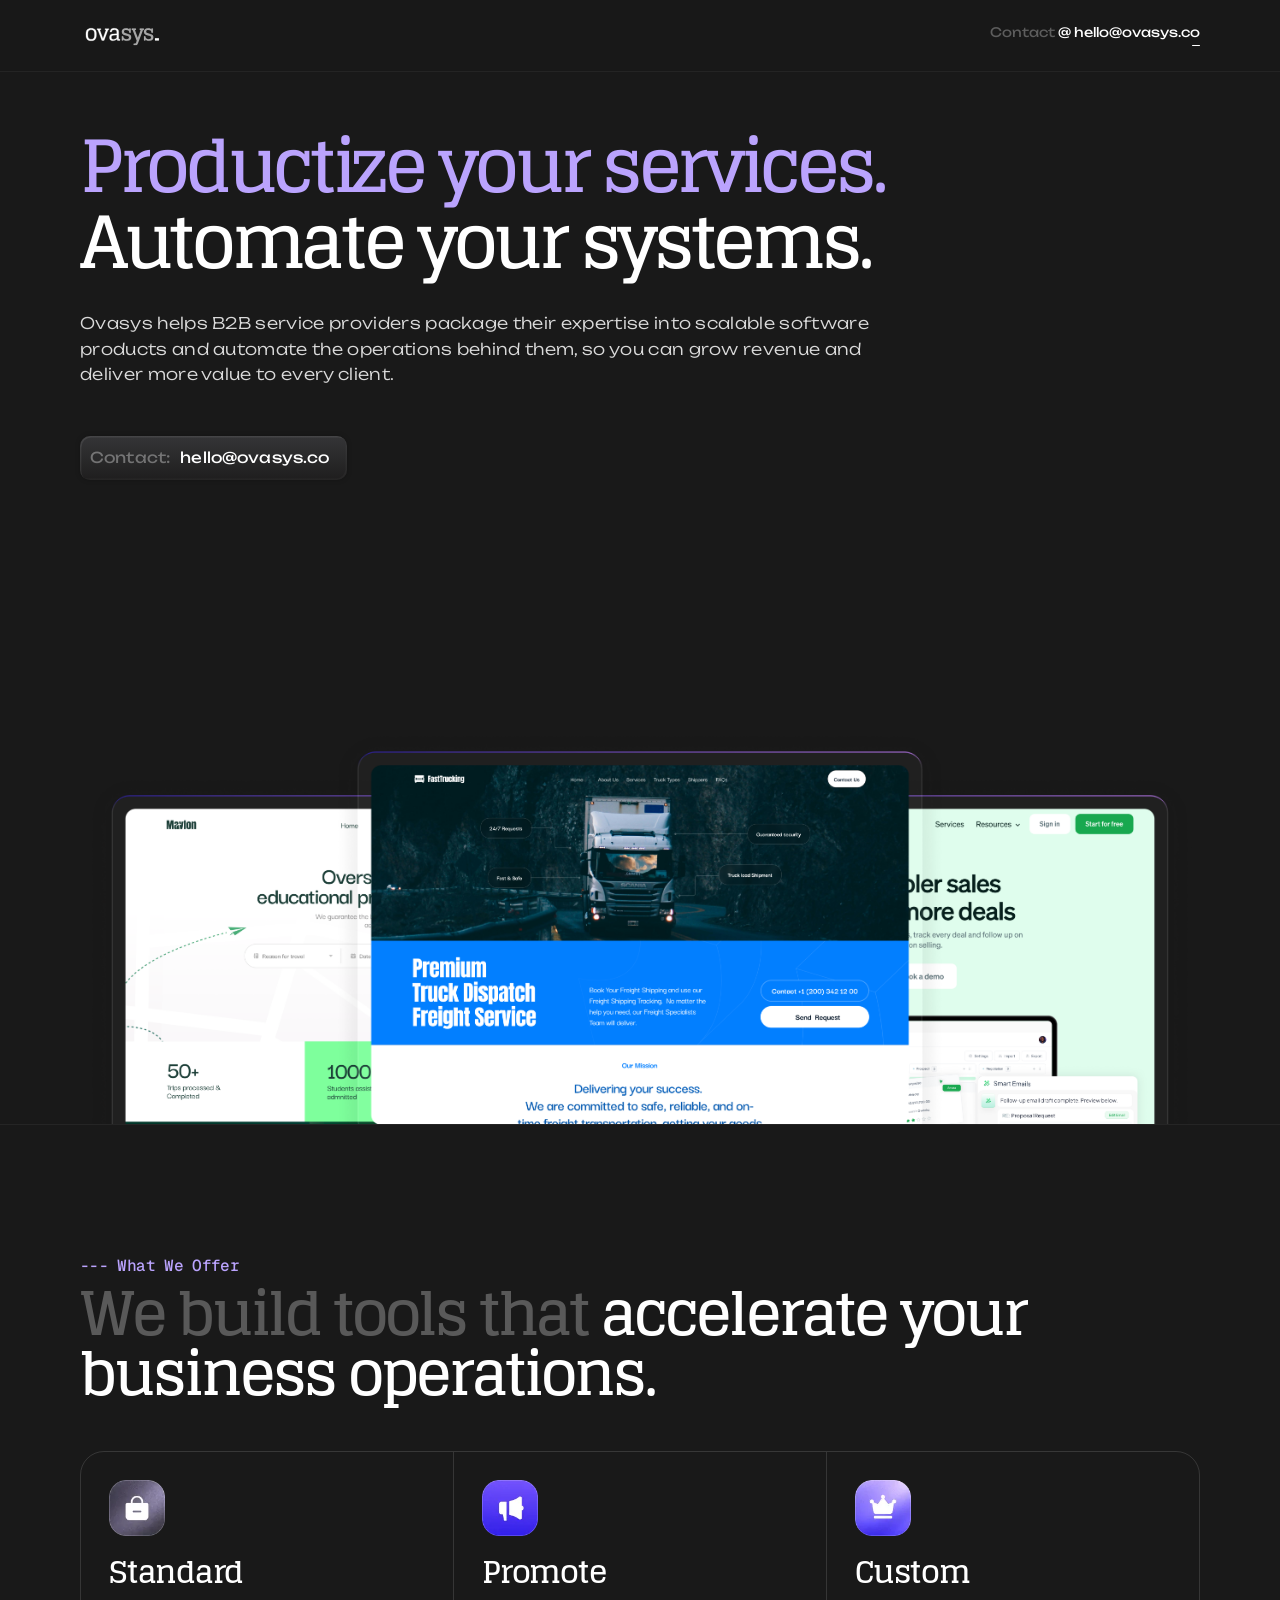
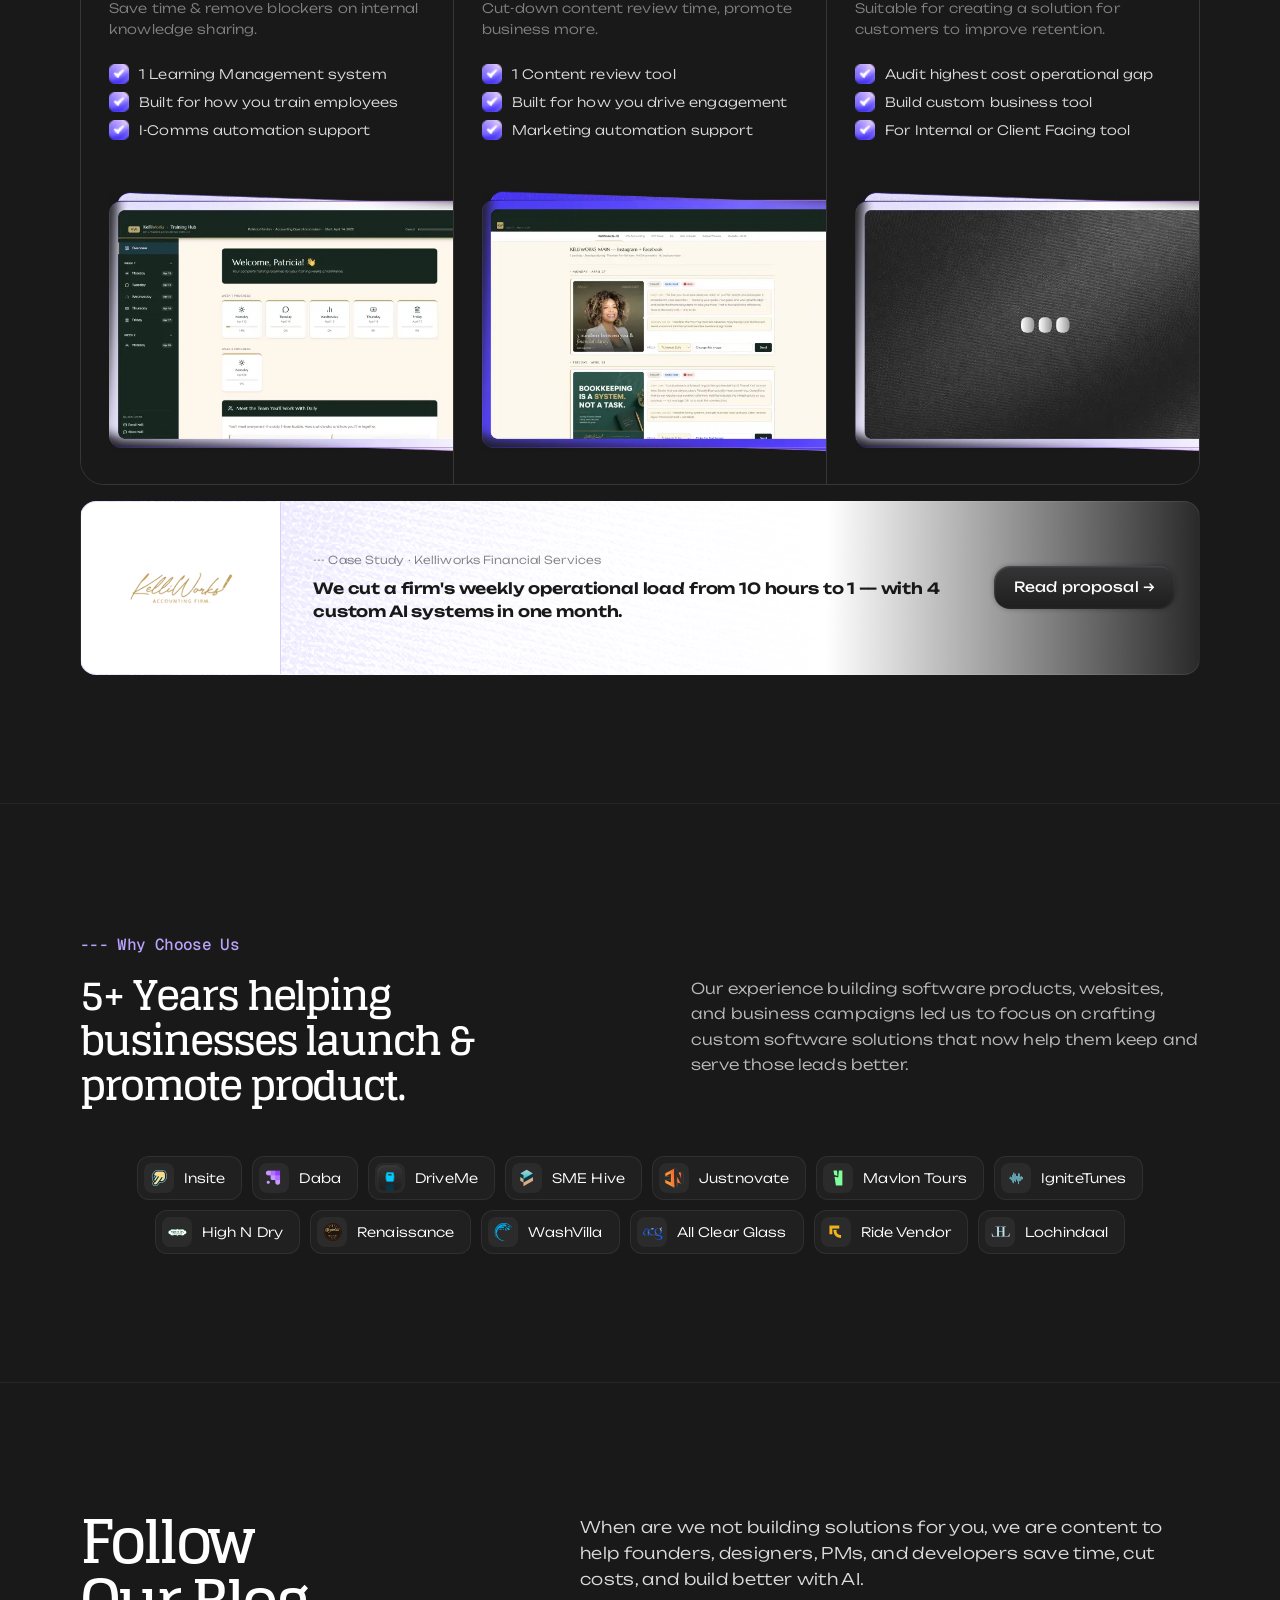
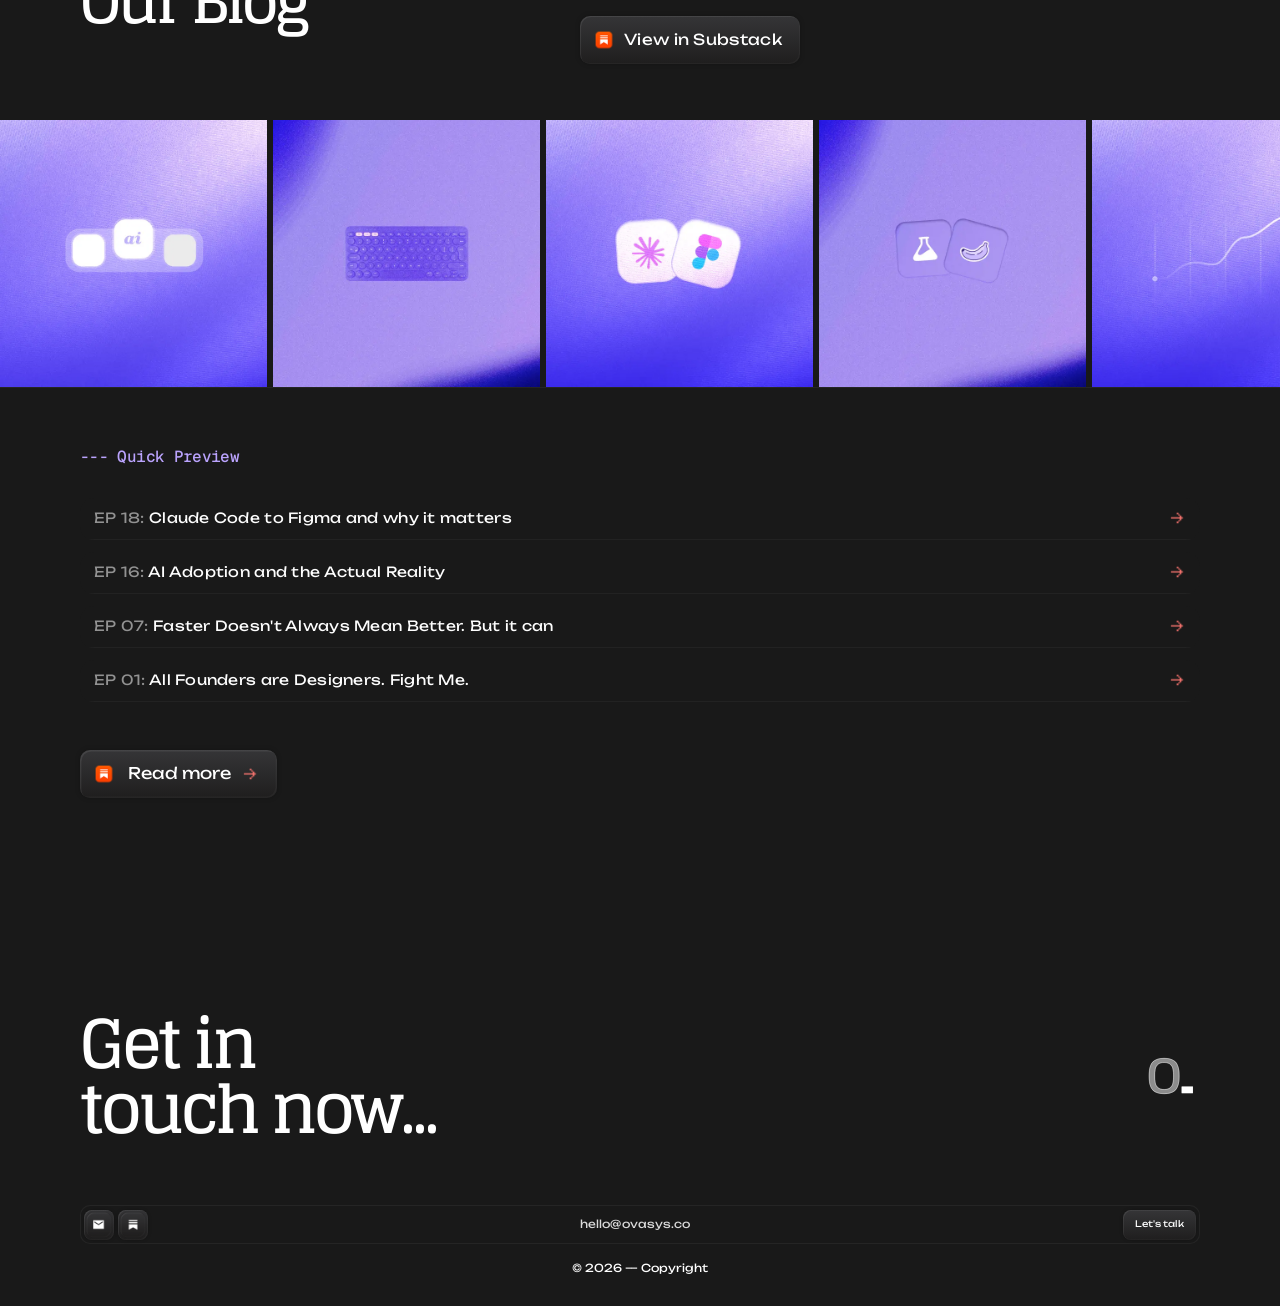
==== index.html @ 0342f8e0 "Update hero headline and subtext to reflect B2B productization positioning Co-Authored-By: Claude So" ====
<!DOCTYPE html>
<html lang="en">
<head>
  <!-- Google tag (gtag.js) -->
  <script async src="https://www.googletagmanager.com/gtag/js?id=G-07CDZWQ03R"></script>
  <script>
    window.dataLayer = window.dataLayer || [];
    function gtag(){dataLayer.push(arguments);}
    gtag('js', new Date());
    gtag('config', 'G-07CDZWQ03R');
  </script>
  <meta charset="UTF-8" />
  <meta name="viewport" content="width=device-width, initial-scale=1.0" />
  <title>Ovasys — Digital Foundation for Serious Founders</title>
  <meta name="description" content="We work with experienced founders to design high-converting landing pages, build core infrastructure, and deploy AI workflows that grow your business." />
  <link rel="preconnect" href="https://fonts.googleapis.com" />
  <link rel="preconnect" href="https://fonts.gstatic.com" crossorigin />
  <link href="https://fonts.googleapis.com/css2?family=Glegoo:wght@400;700&family=Unbounded:wght@300;400;500&family=Geist+Mono:wght@400;500&display=swap" rel="stylesheet" />
  <link rel="icon" href="Images/Logo/SVGs/I_White.svg" type="image/svg+xml" media="(prefers-color-scheme: dark)" />
  <link rel="icon" href="Images/Logo/SVGs/I_Blue.svg" type="image/svg+xml" media="(prefers-color-scheme: light)" />
  <link rel="stylesheet" href="design-system.css" />
  <link rel="stylesheet" href="styles.css" />
</head>
<body>

  <!-- ─── NAV ─────────────────────────────────────────────── -->
  <nav>
    <div class="wrap">
      <a href="#" class="nav-logo">
        <img src="Images/Logo/SVGs/L_White.svg" alt="Ovasys" class="nav-logo-img" />
      </a>
      <div class="nav-contact">
        <a href="mailto:hello@ovasys.co" class="nav-contact-line">
          <span class="nav-contact-label">Contact</span><span class="nav-contact-email"> @ hello@ovasys.co</span>
        </a>
        <div class="nav-contact-bar"></div>
      </div>
    </div><!-- /.wrap -->
  </nav>

  <!-- ─── HERO ─────────────────────────────────────────────── -->
  <section id="hero">
    <div class="wrap-hero">
      <div class="hero-inner">
<h1 class="hero-headline fi">
          <span class="hero-hl-accent">Productize your services. </span><br class="br-mobile"><span class="hero-hl-white">Automate your systems.</span>
        </h1>
        <p class="hero-sub fi">
          Ovasys helps B2B service providers package their expertise into scalable software products and automate the operations behind them, so you can grow revenue and deliver more value to every client.
        </p>
        <div class="hero-btns fi">
          <a href="mailto:hello@ovasys.co" class="btn-dark-pill">
            <span class="btn-label">Contact:</span>
            <span class="btn-email">hello@ovasys.co</span>
          </a>
        </div>
      </div>
    
    </div>
  </section>

  <!-- ─── HERO IMAGE ────────────────────────────────────────── -->
  <section id="hero-image">
    <div class="hero-image-bg">
      <div class="hero-image-inner">
        <div class="hero-mockup-row">
          <img class="hero-mockup hero-mockup--left" src="Images/HeroImages/HRI_Mavlon.png" alt="Mavlon project">
          <img class="hero-mockup hero-mockup--center" src="Images/HeroImages/HRI_Truck.png" alt="Truck project">
          <img class="hero-mockup hero-mockup--right" src="Images/HeroImages/HRI_Revwit.png" alt="Revwit project">
        </div>
      </div>
    </div>
  </section>

  <!-- ─── WHAT WE OFFER ────────────────────────────────────── -->
  <section id="what-we-offer" class="section">
    <div class="wrap wwo-wrap">

      <p class="wwo-eyebrow fi">--- What We Offer</p>
      <h2 class="wwo-headline fi">
        <span class="wwo-hl-muted">We build tools that</span> accelerate your<br>business operations.
      </h2>

      <!-- Single bordered card container with internal dividers -->
      <div class="wwo-cards-outer fi-group">

        <!-- Standard -->
        <div class="wwo-card">
          <div class="wwo-card-top">
            <div class="wwo-icon">
              <img src="Images/ServiceSection/Offer Icon Standard.webp" alt="Standard" class="wwo-icon-img">
            </div>
            <h3 class="wwo-card-title">Standard</h3>
            <p class="wwo-card-desc">Save time &amp; remove blockers on internal knowledge sharing.</p>
            <ul class="wwo-features">
              <li><span class="wwo-check">✓</span>1 Learning Management system</li>
              <li><span class="wwo-check">✓</span>Built for how you train employees</li>
              <li><span class="wwo-check">✓</span>I-Comms automation support</li>
            </ul>
          </div>
          <div class="wwo-card-img-wrap">
            <img src="Images/ServiceSection/Offer 1.webp" alt="Standard LMS" class="wwo-card-img">
          </div>
        </div>

        <div class="wwo-col-divider"></div>

        <!-- Promote -->
        <div class="wwo-card">
          <div class="wwo-card-top">
            <div class="wwo-icon">
              <img src="Images/ServiceSection/Offer Icon Promote.webp" alt="Promote" class="wwo-icon-img">
            </div>
            <h3 class="wwo-card-title">Promote</h3>
            <p class="wwo-card-desc">Cut-down content review time, promote business more.</p>
            <ul class="wwo-features">
              <li><span class="wwo-check">✓</span>1 Content review tool</li>
              <li><span class="wwo-check">✓</span>Built for how you drive engagement</li>
              <li><span class="wwo-check">✓</span>Marketing automation support</li>
            </ul>
          </div>
          <div class="wwo-card-img-wrap">
            <img src="Images/ServiceSection/Offer 2.webp" alt="Promote content tool" class="wwo-card-img">
          </div>
        </div>

        <div class="wwo-col-divider"></div>

        <!-- Custom -->
        <div class="wwo-card">
          <div class="wwo-card-top">
            <div class="wwo-icon">
              <img src="Images/ServiceSection/Custom Offer Icon.webp" alt="Custom" class="wwo-icon-img">
            </div>
            <h3 class="wwo-card-title">Custom</h3>
            <p class="wwo-card-desc">Suitable for creating a solution for customers to improve retention.</p>
            <ul class="wwo-features">
              <li><span class="wwo-check">✓</span>Audit highest cost operational gap</li>
              <li><span class="wwo-check">✓</span>Build custom business tool</li>
              <li><span class="wwo-check">✓</span>For Internal or Client Facing tool</li>
            </ul>
          </div>
          <div class="wwo-card-img-wrap">
            <img src="Images/ServiceSection/Offer 3 PNG to WEBP.webp" alt="Custom AI tool" class="wwo-card-img">
          </div>
        </div>

      </div><!-- /.wwo-cards-outer -->

      <!-- Case study banner -->
      <a href="Ovasys Proposal Deck.pdf" target="_blank" rel="noopener" class="wwo-case-study fi">
        <div class="wwo-case-logo">
          <img src="Images/ServiceSection/KelliworksLogo_ JPG.png" alt="KelliWorks Accounting Firm" class="wwo-case-logo-img">
        </div>
        <div class="wwo-case-content">
          <p class="wwo-case-eyebrow">--- Case Study · Kelliworks Financial Services</p>
          <p class="wwo-case-headline">We cut a firm's weekly operational load from 10 hours to 1 — with 4 custom AI systems in one month.</p>
        </div>
        <div class="wwo-case-cta">Read proposal →</div>
      </a>

    </div>
  </section>


  <!-- ─── WHY CHOOSE US ─────────────────────────────────── -->
  <section id="why-choose-us" class="section">
    <div class="wrap wwo-wrap">

      <div class="why-split fi">
        <div class="why-left">
          <p class="wwo-eyebrow">--- Why Choose Us</p>
          <h2 class="why-headline">5+ Years helping businesses launch &amp; promote product.</h2>
        </div>
        <div class="why-right">
          <p class="why-body">Our experience building software products, websites, and business campaigns led us to focus on crafting custom software solutions that now help them keep and serve those leads better.</p>
        </div>
      </div>

      <div class="clients-grid fi">
        <span class="client-chip">
          <span class="client-icon">
            <img src="Images/Logo/ClientLogos/Insite_logoImg.png" alt="Insite" class="client-logo-img">
          </span>
          Insite
        </span>
        <span class="client-chip">
          <span class="client-icon">
            <img src="Images/Logo/ClientLogos/Daba_logoImg.png" alt="Daba" class="client-logo-img">
          </span>
          Daba
        </span>
        <span class="client-chip">
          <span class="client-icon">
            <img src="Images/Logo/ClientLogos/DriveMe_logoImg.png" alt="DriveMe" class="client-logo-img">
          </span>
          DriveMe
        </span>
        <span class="client-chip">
          <span class="client-icon">
            <img src="Images/Logo/ClientLogos/SMEHive_logoImg.png" alt="SME Hive" class="client-logo-img">
          </span>
          SME Hive
        </span>
        <span class="client-chip">
          <span class="client-icon">
            <img src="Images/Logo/ClientLogos/Justnovate_logoImg.png" alt="Justnovate" class="client-logo-img">
          </span>
          Justnovate
        </span>
        <span class="client-chip">
          <span class="client-icon">
            <img src="Images/Logo/ClientLogos/MavlonTours_logoImg.png" alt="Mavlon Tours" class="client-logo-img">
          </span>
          Mavlon Tours
        </span>
        <span class="client-chip">
          <span class="client-icon">
            <img src="Images/Logo/ClientLogos/IgniteTunes_logoImg.png" alt="IgniteTunes" class="client-logo-img">
          </span>
          IgniteTunes
        </span>
        <span class="client-chip">
          <span class="client-icon">
            <img src="Images/Logo/ClientLogos/HighNDry_logoImg.png" alt="High N Dry" class="client-logo-img">
          </span>
          High N Dry
        </span>
        <span class="client-chip">
          <span class="client-icon">
            <img src="Images/Logo/ClientLogos/Renaissance_logoImg.png" alt="Renaissance" class="client-logo-img">
          </span>
          Renaissance
        </span>
        <span class="client-chip">
          <span class="client-icon">
            <img src="Images/Logo/ClientLogos/WashVilla_logoImg.png" alt="WashVilla" class="client-logo-img">
          </span>
          WashVilla
        </span>
        <span class="client-chip">
          <span class="client-icon">
            <img src="Images/Logo/ClientLogos/AllClearGlass_logoImg.png" alt="All Clear Glass" class="client-logo-img">
          </span>
          All Clear Glass
        </span>
        <span class="client-chip">
          <span class="client-icon">
            <img src="Images/Logo/ClientLogos/RideVendor_logoImg.png" alt="Ride Vendor" class="client-logo-img">
          </span>
          Ride Vendor
        </span>
        <span class="client-chip">
          <span class="client-icon">
            <img src="Images/Logo/ClientLogos/Lochindaal_logoImg.png" alt="Lochindaal" class="client-logo-img">
          </span>
          Lochindaal
        </span>
      </div>

    </div>
  </section>


  <!-- ─── BLOG ─────────────────────────────────────────────── -->
  <section id="blog" class="section">

    <!-- Header -->
    <div class="wrap blog-header fi">
      <h2 class="blog-title">Follow<br>Our Blog</h2>
      <div class="blog-header-right">
        <p class="blog-desc">When are we not building solutions for you, we are content to help founders, designers, PMs, and developers save time, cut costs, and build better with AI.</p>
        <a href="https://takesbyovasys.substack.com" target="_blank" rel="noopener" class="blog-substack-btn">
          <img src="Images/Icons/Icon_Subtext.png" alt="Substack" class="blog-substack-icon" />
          View in Substack
        </a>
      </div>
    </div>

    <!-- Image carousel -->
    <div class="blog-carousel">
      <div class="blog-carousel-track">
        <img class="blog-card-img" src="Images/BlogCarousel/Carousel 01.webp" alt="TBO Episode 1">
        <img class="blog-card-img" src="Images/BlogCarousel/Carousel 02.webp" alt="TBO Episode 2">
        <img class="blog-card-img" src="Images/BlogCarousel/Carousel 03.webp" alt="TBO Episode 3">
        <img class="blog-card-img" src="Images/BlogCarousel/Carousel 04.webp" alt="TBO Episode 4">
        <img class="blog-card-img" src="Images/BlogCarousel/Carousel 05.webp" alt="TBO Episode 5">
        <img class="blog-card-img" src="Images/BlogCarousel/Carousel 06.webp" alt="TBO Episode 6">
        <img class="blog-card-img" src="Images/BlogCarousel/Carousel 07.webp" alt="TBO Episode 7">
        <!-- Duplicated for seamless loop -->
        <img class="blog-card-img" aria-hidden="true" src="Images/BlogCarousel/Carousel 01.webp" alt="">
        <img class="blog-card-img" aria-hidden="true" src="Images/BlogCarousel/Carousel 02.webp" alt="">
        <img class="blog-card-img" aria-hidden="true" src="Images/BlogCarousel/Carousel 03.webp" alt="">
        <img class="blog-card-img" aria-hidden="true" src="Images/BlogCarousel/Carousel 04.webp" alt="">
        <img class="blog-card-img" aria-hidden="true" src="Images/BlogCarousel/Carousel 05.webp" alt="">
        <img class="blog-card-img" aria-hidden="true" src="Images/BlogCarousel/Carousel 06.webp" alt="">
        <img class="blog-card-img" aria-hidden="true" src="Images/BlogCarousel/Carousel 07.webp" alt="">
      </div>
    </div>


  </section>

  <!-- ─── QUICK PREVIEW BLOG ──────────────────────────────────── -->
  <section id="quick-preview" class="section">
    <div class="wrap qp-outer fi">
      <p class="blog-preview-label">--- Quick Preview</p>

      <div class="qp-list">

        <a href="https://takesbyovasys.substack.com" target="_blank" rel="noopener" class="qp-post">
          <div class="blog-post-head">
            <p class="blog-post-meta"><span class="blog-post-ep">EP 18: </span><span class="blog-post-title-text">Claude Code to Figma and why it matters</span></p>
            <img src="Images/Icons/Icon_arrow.png" alt="→" class="blog-post-arrow">
          </div>
          <div class="qp-post-body">
            <div class="qp-post-body-inner">
              <p class="qp-post-excerpt">To further highlight the consistent misinterpretation of possibilities and reality, I want to zoom in on a recent feature: Cloud Code to Figma by Anthropic.</p>
              <div class="qp-post-meta">
                <span>49 Views</span>
                <p>Published <strong>Sep 26</strong></p>
              </div>
            </div>
          </div>
        </a>

        <a href="https://takesbyovasys.substack.com" target="_blank" rel="noopener" class="qp-post">
          <div class="blog-post-head">
            <p class="blog-post-meta"><span class="blog-post-ep">EP 16: </span><span class="blog-post-title-text">AI Adoption and the Actual Reality</span></p>
            <img src="Images/Icons/Icon_arrow.png" alt="→" class="blog-post-arrow">
          </div>
          <div class="qp-post-body">
            <div class="qp-post-body-inner">
              <p class="qp-post-excerpt">All these matter because there's a truckload of information out there about AI and without context of who is writing it and what the agenda is, the conclusions drawn can easily be "Panic or Doom" which isn't always helpful.</p>
              <div class="qp-post-meta">
                <span>61 Views</span>
                <p>Published <strong>Feb 25</strong></p>
              </div>
            </div>
          </div>
        </a>

        <a href="https://takesbyovasys.substack.com" target="_blank" rel="noopener" class="qp-post">
          <div class="blog-post-head">
            <p class="blog-post-meta"><span class="blog-post-ep">EP 07: </span><span class="blog-post-title-text">Faster Doesn't Always Mean Better. But it can</span></p>
            <img src="Images/Icons/Icon_arrow.png" alt="→" class="blog-post-arrow">
          </div>
          <div class="qp-post-body">
            <div class="qp-post-body-inner">
              <p class="qp-post-excerpt">AI dictation lets you create briefs faster without losing your authentic voice and content context. Dictation saves at least 2+ hours daily. AI transcription can keep your tone intact. Voice notes can become structured briefs in minutes.</p>
              <div class="qp-post-meta">
                <span>49 Views</span>
                <p>Published <strong>Sep 26</strong></p>
              </div>
            </div>
          </div>
        </a>

        <a href="https://takesbyovasys.substack.com" target="_blank" rel="noopener" class="qp-post">
          <div class="blog-post-head">
            <p class="blog-post-meta"><span class="blog-post-ep">EP 01: </span><span class="blog-post-title-text">All Founders are Designers. Fight Me.</span></p>
            <img src="Images/Icons/Icon_arrow.png" alt="→" class="blog-post-arrow">
          </div>
          <div class="qp-post-body">
            <div class="qp-post-body-inner">
              <p class="qp-post-excerpt">... too many teams don't realize it. They think "design" starts when it's time to hire someone to polish an MVP. That's like calling an architect only after you've poured the foundation. Now add AI into the mix.</p>
              <div class="qp-post-meta">
                <span>24 Views</span>
                <p>Published <strong>Sep 26</strong></p>
              </div>
            </div>
          </div>
        </a>

      </div>

      <a href="https://takesbyovasys.substack.com" target="_blank" rel="noopener" class="btn-dark-pill qp-read-more">
        <img src="Images/Icons/Icon_Subtext.png" alt="" class="blog-substack-icon">
        Read more
        <img src="Images/Icons/Icon_arrow.png" alt="→" class="blog-post-arrow">
      </a>
    </div>
  </section>

  <!-- ─── FOOTER ─────────────────────────────────────────────── -->
  <footer>
    <!-- Content -->
    <div class="footer-inner">
      <div class="footer-top fi">
        <h2 class="footer-headline">Get in<br>touch now...</h2>
        <img src="Images/logoIcon_Footer.svg" alt="Ovasys" class="footer-logomark">
      </div>
      <div class="footer-bottom fi">
        <div class="footer-bar">
          <div class="footer-bar-icons">
            <a href="mailto:hello@ovasys.co" class="footer-icon-btn" title="Email">
              <img src="Images/Icons/Icon_Mail.png" alt="Email">
            </a>
            <a href="https://takesbyovasys.substack.com" target="_blank" rel="noopener" class="footer-icon-btn" title="Substack">
              <img src="Images/Icons/Icon_SubstackWhite.png" alt="Substack">
            </a>
          </div>
          <span class="footer-bar-email">hello@ovasys.co</span>
          <div class="footer-bar-right">
            <a href="mailto:hello@ovasys.co" class="footer-talk-btn">Let's talk</a>
          </div>
        </div>
        <p class="footer-copy">© 2026 — Copyright</p>
      </div>
    </div>
  </footer>

  <!-- ─── JS ────────────────────────────────────────────────── -->
  <script>
    const io = new IntersectionObserver((entries) => {
      entries.forEach(e => {
        if (e.isIntersecting) {
          e.target.classList.add('on');
          io.unobserve(e.target);
        }
      });
    }, { threshold: 0.1, rootMargin: '0px 0px -32px 0px' });

    document.querySelectorAll('.fi').forEach(el => io.observe(el));
  </script>

</body>
</html>
---- design-system.css ----
/* ════════════════════════════════════════════════════════════════
   OVASYS DESIGN SYSTEM  ·  v1.0
   ────────────────────────────────────────────────────────────────
   TABLE OF CONTENTS
   01 · Design Tokens
   02 · Reset
   03 · Base / Global
   04 · Typography Scale
   05 · Layout & Containers
   06 · Grid Utilities
   07 · Spacing Utilities
   08 · Button Components
   09 · Card Components
   10 · Badges & Tags
   11 · Eyebrow Pattern
   12 · Quote Blocks
   13 · Section Patterns
   14 · Dividers
   15 · Animations & Transitions
   ════════════════════════════════════════════════════════════════ */


/* ══════════════════════════════════════════════
   01 · DESIGN TOKENS
   ══════════════════════════════════════════════ */
:root {

  /* ── Color: Backgrounds ── */
  --color-bg:           #191919;   /* page background */
  --color-surface:      #1d1d1d;   /* card surface */
  --color-surface-2:    #1f1f1f;   /* elevated surface, nav */
  --color-surface-3:    #242424;   /* hover state */

  /* ── Color: Borders ── */
  --color-border:       rgba(255, 255, 255, 0.13);  /* standard border */
  --color-border-s:     rgba(255, 255, 255, 0.05);  /* subtle border */
  --color-border-xs:    rgba(255, 255, 255, 0.04);  /* ghost border */

  /* ── Color: Text ── */
  --color-white:        #ffffff;
  --color-text:         rgba(255, 255, 255, 0.70);  /* primary body text */
  --color-text-muted:   rgba(255, 255, 255, 0.55);  /* secondary text */
  --color-text-faint:   rgba(255, 255, 255, 0.30);  /* placeholder / disabled */
  --color-text-ghost:   rgba(255, 255, 255, 0.20);  /* decorative only */
  --color-text-light:   #dadada;                     /* light body copy */

  /* ── Color: Accent ── */
  --color-accent:       #BAA3FD;                     /* primary accent (purple) */
  --color-accent-dim:   rgba(186, 163, 253, 0.12);  /* accent fill/glow */
  --color-accent-hover: rgba(186, 163, 253, 0.80);  /* accent on hover */

  /* ── Semantic aliases (use these in components) ── */
  --bg:           var(--color-bg);
  --surface:      var(--color-surface-2);
  --border:       var(--color-border);
  --border-s:     var(--color-border-s);
  --muted:        var(--color-text-muted);
  --text:         var(--color-text);
  --dadada:       var(--color-text-light);
  --white:        var(--color-white);
  --accent:       var(--color-accent);
  --accent-dim:   var(--color-accent-dim);

  /* ── Typography: Families ── */
  --font-display: 'Glegoo', serif;           /* headlines, big numbers */
  --font-body:    'Unbounded', sans-serif;   /* body, labels, buttons */
  --font-label:   'Unbounded', sans-serif;   /* uppercase tags */
  --font-mono:    'Geist Mono', 'Courier New', monospace; /* code, inline labels */

  /* ── Typography: Scale ── */
  --text-2xs:   10px;
  --text-xs:    11px;
  --text-sm:    13px;
  --text-base:  14px;
  --text-md:    15px;
  --text-lg:    16px;
  --text-xl:    18px;
  --text-2xl:   20px;
  --text-3xl:   24px;
  --text-4xl:   32px;
  --text-5xl:   40px;
  --text-6xl:   clamp(40px, 5vw, 60px);
  --text-7xl:   clamp(48px, 6vw, 72px);
  --text-8xl:   clamp(48px, 7vw, 90px);

  /* ── Typography: Weight ── */
  --weight-light:    300;
  --weight-regular:  400;
  --weight-medium:   500;
  --weight-semibold: 600;
  --weight-bold:     700;

  /* ── Typography: Tracking ── */
  --tracking-tight:   -0.06em;
  --tracking-snug:    -0.04em;
  --tracking-normal:   0em;
  --tracking-wide:     0.02em;
  --tracking-wider:    0.05em;
  --tracking-widest:   0.10em;

  /* ── Spacing Scale ── */
  --space-1:    4px;
  --space-2:    8px;
  --space-3:    12px;
  --space-4:    16px;
  --space-5:    20px;
  --space-6:    24px;
  --space-7:    28px;
  --space-8:    32px;
  --space-9:    36px;
  --space-10:   40px;
  --space-12:   48px;
  --space-14:   56px;
  --space-16:   64px;
  --space-20:   80px;

  /* ── Layout ── */
  --max:  1280px;   /* max content width */
  --pad:  clamp(24px, 6.25vw, 80px);   /* horizontal page padding */
  --row:  clamp(80px, 10vw, 140px);    /* section vertical rhythm */

  /* ── Radius Scale ── */
  --r-xs:  6px;
  --r-sm:  8px;
  --r:     16px;     /* default card radius */
  --r-lg:  24px;
  --r-xl:  32px;
  --r-pill: 999px;

  /* ── Shadows ── */
  --shadow-sm:
    0 0 3.4px rgba(0, 0, 0, 0.25);
  --shadow-md:
    0 0 5.6px rgba(0, 0, 0, 0.25),
    0 2px 8px rgba(0, 0, 0, 0.15);
  --shadow-lg:
    0 0 12px rgba(0, 0, 0, 0.3),
    0 4px 24px rgba(0, 0, 0, 0.2);
  --shadow-inset-light:
    inset 1.4px 1.4px 0 rgba(255, 255, 255, 0.08),
    inset -1.4px -1.4px 0 rgba(255, 255, 255, 0.03);
  --shadow-inset-sm:
    inset 0.833px 0.833px 0 rgba(255, 255, 255, 0.08),
    inset -0.833px -0.833px 0 rgba(255, 255, 255, 0.03);

  /* ── Transitions ── */
  --ease-spring:  cubic-bezier(0.16, 1, 0.3, 1);
  --ease-out:     cubic-bezier(0.0, 0.0, 0.2, 1);
  --ease-in-out:  cubic-bezier(0.4, 0.0, 0.2, 1);
  --duration-fast:   150ms;
  --duration-base:   200ms;
  --duration-slow:   400ms;
  --duration-xslow:  750ms;

  /* ── Z-Index Scale ── */
  --z-base:     0;
  --z-raised:   1;
  --z-overlay:  10;
  --z-nav:      100;
  --z-modal:    200;
}


/* ══════════════════════════════════════════════
   02 · RESET
   ══════════════════════════════════════════════ */
*, *::before, *::after {
  box-sizing: border-box;
  margin: 0;
  padding: 0;
}

html {
  scroll-behavior: smooth;
}


/* ══════════════════════════════════════════════
   03 · BASE / GLOBAL
   ══════════════════════════════════════════════ */
body {
  background: var(--bg);
  color: var(--text);
  font-family: var(--font-body);
  font-size: var(--text-lg);
  line-height: 1.6;
  -webkit-font-smoothing: antialiased;
  -moz-osx-font-smoothing: grayscale;
  overflow-x: hidden;
}

a { color: inherit; }

img, video {
  display: block;
  max-width: 100%;
}

/* Line-break helpers */
.br-mobile  { display: none; }
.br-desktop { display: block; }

@media (max-width: 640px) {
  .br-mobile  { display: block; }
  .br-desktop { display: none; }
}


/* ══════════════════════════════════════════════
   04 · TYPOGRAPHY SCALE
   ══════════════════════════════════════════════
   Classes map directly to the token scale above.
   Mix font-family modifiers for display vs body.
   ══════════════════════════════════════════════ */

/* ── Size classes ── */
.type-2xs  { font-size: var(--text-2xs); }
.type-xs   { font-size: var(--text-xs); }
.type-sm   { font-size: var(--text-sm); }
.type-base { font-size: var(--text-base); }
.type-md   { font-size: var(--text-md); }
.type-lg   { font-size: var(--text-lg); }
.type-xl   { font-size: var(--text-xl); }
.type-2xl  { font-size: var(--text-2xl); }
.type-3xl  { font-size: var(--text-3xl); }
.type-4xl  { font-size: var(--text-4xl); }
.type-5xl  { font-size: var(--text-5xl); }
.type-6xl  { font-size: var(--text-6xl); }
.type-7xl  { font-size: var(--text-7xl); }
.type-8xl  { font-size: var(--text-8xl); }

/* ── Weight classes ── */
.type-light    { font-weight: var(--weight-light); }
.type-regular  { font-weight: var(--weight-regular); }
.type-medium   { font-weight: var(--weight-medium); }
.type-semibold { font-weight: var(--weight-semibold); }
.type-bold     { font-weight: var(--weight-bold); }

/* ── Family classes ── */
.type-display { font-family: var(--font-display); }
.type-body    { font-family: var(--font-body); }
.type-mono    { font-family: var(--font-mono); }

/* ── Tracking classes ── */
.tracking-tight   { letter-spacing: var(--tracking-tight); }
.tracking-snug    { letter-spacing: var(--tracking-snug); }
.tracking-normal  { letter-spacing: var(--tracking-normal); }
.tracking-wide    { letter-spacing: var(--tracking-wide); }
.tracking-wider   { letter-spacing: var(--tracking-wider); }
.tracking-widest  { letter-spacing: var(--tracking-widest); }

/* ── Colour classes ── */
.text-white   { color: var(--color-white); }
.text-base    { color: var(--color-text); }
.text-muted   { color: var(--color-text-muted); }
.text-faint   { color: var(--color-text-faint); }
.text-light   { color: var(--color-text-light); }
.text-accent  { color: var(--color-accent); }

/* ── Composed semantic styles ── */
/* Hero display headline */
.display-hero {
  font-family: var(--font-display);
  font-size: var(--text-7xl);
  font-weight: var(--weight-bold);
  line-height: 1.05;
  letter-spacing: var(--tracking-tight);
}

/* Section title */
.display-section {
  font-family: var(--font-display);
  font-size: var(--text-6xl);
  font-weight: var(--weight-bold);
  line-height: 1.0;
  letter-spacing: var(--tracking-snug);
  color: var(--color-white);
}

/* Card / block headline */
.display-card {
  font-family: var(--font-display);
  font-size: var(--text-4xl);
  font-weight: var(--weight-bold);
  line-height: 1.0;
  letter-spacing: var(--tracking-snug);
  color: var(--color-white);
}

/* Subheading */
.heading {
  font-family: var(--font-body);
  font-size: var(--text-2xl);
  font-weight: var(--weight-semibold);
  letter-spacing: -0.03em;
  color: var(--color-white);
}

/* Body copy */
.body-lg {
  font-family: var(--font-body);
  font-size: var(--text-xl);
  font-weight: var(--weight-regular);
  line-height: 1.55;
  letter-spacing: var(--tracking-wide);
}

.body {
  font-family: var(--font-body);
  font-size: var(--text-lg);
  font-weight: var(--weight-light);
  line-height: 1.6;
}

.body-sm {
  font-family: var(--font-body);
  font-size: var(--text-sm);
  font-weight: var(--weight-light);
  line-height: 1.55;
  color: var(--color-text);
}

/* Label — uppercase tag */
.label {
  font-family: var(--font-label);
  font-size: var(--text-xs);
  font-weight: var(--weight-regular);
  letter-spacing: var(--tracking-widest);
  text-transform: uppercase;
}

/* Mono label */
.label-mono {
  font-family: var(--font-mono);
  font-size: var(--text-lg);
  font-weight: var(--weight-medium);
  letter-spacing: -0.04em;
}


/* ══════════════════════════════════════════════
   05 · LAYOUT & CONTAINERS
   ══════════════════════════════════════════════ */

/* Standard centered container */
.wrap {
  display: flex;
  align-items: center;
  justify-content: space-between;
  height: 100%;
  max-width: var(--max);
  margin: 0 auto;
  padding: 0 var(--pad);
}

/* Block container (non-flex) */
.container {
  width: 100%;
  max-width: var(--max);
  margin: 0 auto;
  padding: 0 var(--pad);
}

/* Full-bleed inner — fills width, respects max */
.wrap-hero {
  width: 100%;
  max-width: var(--max);
  margin: 0 auto;
  padding: 0 var(--pad);
}


/* ══════════════════════════════════════════════
   06 · GRID UTILITIES
   ══════════════════════════════════════════════ */
.grid          { display: grid; gap: 16px; }
.grid-2        { display: grid; grid-template-columns: repeat(2, 1fr); gap: 16px; }
.grid-3        { display: grid; grid-template-columns: repeat(3, 1fr); gap: 16px; }
.grid-4        { display: grid; grid-template-columns: repeat(4, 1fr); gap: 16px; }

/* 1/3 + 2/3 split (sidebar + content) */
.grid-split    { display: grid; grid-template-columns: 1fr 2fr; gap: 40px; align-items: start; }

/* Auto responsive — collapse from a minimum column width */
.grid-auto-sm  { display: grid; grid-template-columns: repeat(auto-fill, minmax(220px, 1fr)); gap: 16px; }
.grid-auto-md  { display: grid; grid-template-columns: repeat(auto-fill, minmax(300px, 1fr)); gap: 16px; }

/* Flex row */
.flex-row      { display: flex; align-items: center; gap: 16px; }
.flex-col      { display: flex; flex-direction: column; gap: 16px; }
.flex-wrap     { flex-wrap: wrap; }
.flex-start    { align-items: flex-start; }
.flex-between  { justify-content: space-between; }
.flex-end      { justify-content: flex-end; }

@media (max-width: 960px) {
  .grid-2,
  .grid-3,
  .grid-4    { grid-template-columns: 1fr; }
  .grid-split { grid-template-columns: 1fr; }
}

@media (max-width: 600px) {
  .grid-2 { grid-template-columns: 1fr; }
}


/* ══════════════════════════════════════════════
   07 · SPACING UTILITIES
   ══════════════════════════════════════════════
   Pattern: .mt-{n}, .mb-{n}, .pt-{n}, .pb-{n}
   Maps to the --space-{n} token.
   ══════════════════════════════════════════════ */

.mt-1  { margin-top:    var(--space-1); }
.mt-2  { margin-top:    var(--space-2); }
.mt-4  { margin-top:    var(--space-4); }
.mt-6  { margin-top:    var(--space-6); }
.mt-8  { margin-top:    var(--space-8); }
.mt-10 { margin-top:    var(--space-10); }
.mt-14 { margin-top:    var(--space-14); }

.mb-1  { margin-bottom: var(--space-1); }
.mb-2  { margin-bottom: var(--space-2); }
.mb-4  { margin-bottom: var(--space-4); }
.mb-6  { margin-bottom: var(--space-6); }
.mb-8  { margin-bottom: var(--space-8); }
.mb-10 { margin-bottom: var(--space-10); }
.mb-14 { margin-bottom: var(--space-14); }

.pt-1  { padding-top:    var(--space-1); }
.pt-4  { padding-top:    var(--space-4); }
.pt-6  { padding-top:    var(--space-6); }
.pt-8  { padding-top:    var(--space-8); }
.pt-row { padding-top:   var(--row); }

.pb-1  { padding-bottom: var(--space-1); }
.pb-4  { padding-bottom: var(--space-4); }
.pb-6  { padding-bottom: var(--space-6); }
.pb-8  { padding-bottom: var(--space-8); }
.pb-row { padding-bottom: var(--row); }


/* ══════════════════════════════════════════════
   08 · BUTTON COMPONENTS
   ══════════════════════════════════════════════
   Three core button variants:
   .btn-primary  — white fill (high emphasis)
   .btn-ghost    — dark pill / inset bevel
   .btn-text     — text link with arrow
   All extend .btn for base styles.
   ══════════════════════════════════════════════ */

.btn {
  display: inline-flex;
  align-items: center;
  justify-content: center;
  gap: 8px;
  text-decoration: none;
  font-family: var(--font-body);
  font-size: var(--text-base);
  font-weight: var(--weight-regular);
  white-space: nowrap;
  cursor: pointer;
  border: none;
  outline: none;
  transition:
    opacity var(--duration-base) var(--ease-out),
    transform var(--duration-fast) var(--ease-out);
}

/* High emphasis — white fill */
.btn-primary {
  background: var(--color-white);
  color: var(--color-bg);
  padding: 14px 28px;
  border-radius: var(--r);
  font-size: var(--text-base);
  font-weight: var(--weight-medium);
}
.btn-primary:hover { opacity: 0.88; transform: translateY(-1px); }

/* Medium emphasis — dark pill with bevel inset */
.btn-ghost {
  background: linear-gradient(180deg, #353537 0%, #1f1e1e 100%);
  color: var(--color-white);
  padding: 10px 18px 10px 10px;
  border-radius: 10px;
  gap: 10px;
  box-shadow: var(--shadow-md), var(--shadow-inset-light);
}
.btn-ghost:hover { opacity: 0.85; transform: translateY(-1px); }

/* Small dark button (footer / compact UI) */
.btn-ghost-sm {
  background: linear-gradient(180deg, #353537 0%, #1f1e1e 100%);
  color: var(--color-white);
  height: 30px;
  padding: 0 12px;
  border-radius: var(--r-sm);
  font-size: var(--text-xs);
  box-shadow: var(--shadow-sm), var(--shadow-inset-sm);
}
.btn-ghost-sm:hover { opacity: 0.80; }

/* Icon-only square (footer social icons) */
.btn-icon {
  background: linear-gradient(180deg, #353537 0%, #1f1e1e 100%);
  width: 30px;
  height: 30px;
  padding: 0;
  border-radius: var(--r-sm);
  box-shadow: var(--shadow-sm), var(--shadow-inset-sm);
}
.btn-icon:hover { opacity: 0.80; }

/* Low emphasis — text with animated arrow gap */
.btn-text {
  color: var(--color-accent);
  font-size: var(--text-sm);
  font-weight: var(--weight-regular);
  gap: 8px;
  padding: 0;
}
.btn-text:hover { gap: 12px; opacity: 0.8; }

/* Accent text link */
.btn-link {
  color: var(--color-text-muted);
  font-size: var(--text-sm);
  font-weight: var(--weight-light);
  text-decoration: none;
  transition: color var(--duration-base);
}
.btn-link:hover { color: var(--color-text); }


/* ══════════════════════════════════════════════
   09 · CARD COMPONENTS
   ══════════════════════════════════════════════
   Base card + modifier variants.
   ══════════════════════════════════════════════ */

/* Base card */
.card {
  background: var(--color-surface);
  border-radius: var(--r);
  overflow: hidden;
}

/* Bordered card — standard for most sections */
.card-bordered {
  background: transparent;
  border: 1px solid var(--color-border);
  border-radius: var(--r);
  padding: 32px 28px;
}

/* Subtle bordered card — lighter border */
.card-subtle {
  background: var(--color-surface);
  border: 1.1px solid var(--color-border-xs);
  border-radius: 14px;
  overflow: hidden;
}

/* Hover lift — add to any card */
.card-hover {
  transition:
    background var(--duration-slow) var(--ease-out),
    border-color var(--duration-base) var(--ease-out);
}
.card-hover:hover { background: rgba(255, 255, 255, 0.03); }

/* Hover with accent bottom bar */
.card-accent-bar {
  position: relative;
  overflow: hidden;
}
.card-accent-bar::after {
  content: '';
  position: absolute;
  bottom: 0; left: 0; right: 0;
  height: 2px;
  background: var(--color-accent);
  transform: scaleX(0);
  transform-origin: left;
  transition: transform var(--duration-slow) var(--ease-spring);
}
.card-accent-bar:hover::after { transform: scaleX(1); }

/* Inner card padding sizes */
.card-pad-sm  { padding: 20px 16px; }
.card-pad     { padding: 32px 28px; }
.card-pad-lg  { padding: 52px 48px; }

/* Card header bar — dark row at top of card */
.card-header-bar {
  display: flex;
  align-items: center;
  justify-content: space-between;
  gap: 12px;
  background: var(--color-bg);
  border-bottom: 1.1px solid var(--color-border-xs);
  padding: 10px 14px;
  height: 42px;
}


/* ══════════════════════════════════════════════
   10 · BADGES & TAGS
   ══════════════════════════════════════════════ */

/* Inline badge */
.badge {
  display: inline-flex;
  align-items: center;
  gap: 6px;
  height: 24px;
  padding: 0 10px;
  border-radius: var(--r-pill);
  font-family: var(--font-label);
  font-size: var(--text-2xs);
  font-weight: var(--weight-regular);
  letter-spacing: var(--tracking-widest);
  text-transform: uppercase;
  border: 1px solid var(--color-border);
  color: var(--color-text-muted);
}

/* Accent tint */
.badge-accent {
  background: var(--color-accent-dim);
  border-color: transparent;
  color: var(--color-accent);
}

/* Number chip — 01, 02, etc. */
.num-chip {
  font-family: var(--font-body);
  font-size: var(--text-lg);
  font-weight: var(--weight-light);
  color: var(--color-white);
  letter-spacing: -0.03em;
}

/* Step/index label */
.step-label {
  font-family: var(--font-body);
  font-size: var(--text-base);
  font-weight: var(--weight-light);
  color: var(--color-text-muted);
  letter-spacing: -0.02em;
}


/* ══════════════════════════════════════════════
   11 · EYEBROW PATTERN
   ══════════════════════════════════════════════
   The "--- SECTION LABEL" pattern used above
   section titles throughout the site.
   ══════════════════════════════════════════════ */

.eyebrow {
  display: flex;
  align-items: center;
  gap: 12px;
}

.eyebrow::before {
  content: '---';
  font-family: var(--font-body);
  font-size: var(--text-sm);
  font-weight: var(--weight-light);
  color: var(--color-accent);
  letter-spacing: var(--tracking-wider);
}

.eyebrow .label {
  color: var(--color-accent);
}

/* Mono variant — used in blog/preview labels */
.eyebrow-mono {
  font-family: var(--font-mono);
  font-size: var(--text-lg);
  font-weight: var(--weight-medium);
  color: var(--color-accent);
  letter-spacing: -0.04em;
}

.eyebrow-mono::before {
  content: '--- ';
  letter-spacing: -0.04em;
}


/* ══════════════════════════════════════════════
   12 · QUOTE BLOCKS
   ══════════════════════════════════════════════ */

/* Standard accent-bordered pullquote */
.blockquote {
  font-family: var(--font-body);
  font-size: var(--text-sm);
  font-weight: var(--weight-light);
  color: var(--color-text-muted);
  letter-spacing: var(--tracking-wide);
  padding-left: 16px;
  border-left: 2px solid var(--color-accent);
  line-height: 1.6;
}

/* Larger pullquote */
.blockquote-lg {
  font-size: var(--text-md);
  line-height: 1.55;
}


/* ══════════════════════════════════════════════
   13 · SECTION PATTERNS
   ══════════════════════════════════════════════ */

/* Page section rhythm */
.section {
  padding: var(--row) 0;
  border-top: 1px solid var(--color-border-s);
}

.section-header {
  margin-bottom: var(--space-14);
}

/* Eyebrow + title combo */
.section-eyebrow {
  display: flex;
  align-items: center;
  gap: 12px;
  margin-bottom: var(--space-4);
}

.section-eyebrow::before {
  content: '---';
  font-family: var(--font-body);
  font-size: var(--text-sm);
  font-weight: var(--weight-light);
  color: var(--color-accent);
  letter-spacing: var(--tracking-wider);
}

.section-eyebrow .label { color: var(--color-accent); }

.section-title {
  font-family: var(--font-display);
  font-size: var(--text-6xl);
  font-weight: var(--weight-bold);
  line-height: 1.0;
  color: var(--color-white);
  letter-spacing: -0.04em;
}


/* ══════════════════════════════════════════════
   14 · DIVIDERS
   ══════════════════════════════════════════════ */

/* Horizontal rule */
.divider {
  width: 100%;
  height: 1px;
  background: var(--color-border);
}

.divider-s {
  width: 100%;
  height: 1px;
  background: var(--color-border-s);
}

/* Vertical rule */
.divider-v {
  width: 1px;
  align-self: stretch;
  background: var(--color-border);
}

.divider-v-s {
  width: 1px;
  align-self: stretch;
  background: var(--color-border-s);
}


/* ══════════════════════════════════════════════
   15 · ANIMATIONS & TRANSITIONS
   ══════════════════════════════════════════════ */

/* ── Scroll fade-in — add .fi, then JS adds .on ── */
.fi {
  opacity: 0;
  transform: translateY(24px);
  transition:
    opacity var(--duration-xslow) var(--ease-spring),
    transform var(--duration-xslow) var(--ease-spring);
}
.fi.on { opacity: 1; transform: none; }

/* Stagger delays for grouped .fi children */
.fi-group > *:nth-child(1) { transition-delay: 0ms; }
.fi-group > *:nth-child(2) { transition-delay: 80ms; }
.fi-group > *:nth-child(3) { transition-delay: 160ms; }
.fi-group > *:nth-child(4) { transition-delay: 240ms; }
.fi-group > *:nth-child(5) { transition-delay: 320ms; }
.fi-group > *:nth-child(6) { transition-delay: 400ms; }

/* ── Hover transitions (apply as modifier) ── */
.hover-lift {
  transition:
    opacity var(--duration-base) var(--ease-out),
    transform var(--duration-fast) var(--ease-out);
}
.hover-lift:hover { opacity: 0.85; transform: translateY(-1px); }

.hover-fade {
  transition: opacity var(--duration-base) var(--ease-out);
}
.hover-fade:hover { opacity: 0.75; }

/* ── Smooth grid accordion (used in blog quick-preview) ── */
.grid-accordion {
  display: grid;
  grid-template-rows: 0fr;
  transition: grid-template-rows var(--duration-slow) var(--ease-spring);
}
.grid-accordion.open,
.grid-accordion-trigger:hover .grid-accordion {
  grid-template-rows: 1fr;
}
.grid-accordion > * {
  overflow: hidden;
  min-height: 0;
}
---- styles.css ----
/* ─────────────────────────────────────────────────────────
   Page-level styles for Ovasys index.html
   Design tokens, reset, typography, and base components
   are defined in design-system.css (loaded first).
   ───────────────────────────────────────────────────────── */

/* ─── Utilities — see design-system.css for .wrap, .label, .fi ─── */

/* ─── NAV ─────────────────────────────────────────────── */

/* "What We Offer" pill link in nav — links to services.html */
.nav-offer-link {
  font-family: var(--font-body);
  font-size: 12px;
  font-weight: 400;
  color: var(--white);
  text-decoration: none;
  letter-spacing: 0.01em;
  padding: 7px 16px;
  border-radius: var(--r-sm);
  border: 1px solid var(--border);
  background: transparent;
  white-space: nowrap;
  transition: border-color 0.2s, background 0.2s, color 0.2s;
}

.nav-offer-link:hover {
  border-color: var(--accent);
  background: var(--accent-dim);
  color: var(--accent);
}

@media (max-width: 600px) {
  .nav-offer-link { display: none; }
}

nav {
  position: fixed;
  top: 0; left: 0; right: 0;
  height: 72px;
  z-index: 100;
  background: rgba(25, 25, 25, 0.9);
  backdrop-filter: blur(20px);
  -webkit-backdrop-filter: blur(20px);
  border-bottom: 1px solid var(--border-s);
}


.nav-logo {
  display: flex;
  align-items: center;
  text-decoration: none;
  flex-shrink: 0;
}

.nav-logo-img {
  height: 32px;
  width: auto;
  display: block;
}

.nav-contact {
  display: flex;
  flex-direction: column;
  align-items: flex-end;
  gap: 4px;
}

.nav-contact-line {
  font-family: var(--font-body);
  font-size: 13px;
  font-weight: 400;
  text-decoration: none;
  white-space: nowrap;
  line-height: 1.2;
}

.nav-contact-label {
  color: rgba(255,255,255,0.3);
}

.nav-contact-email {
  color: var(--white);
  transition: color 0.2s;
}

.nav-contact-line:hover .nav-contact-email { color: var(--accent); }

.nav-contact-bar {
  width: 8px;
  height: 1.5px;
  background: var(--white);
  border-radius: 99px;
  align-self: flex-end;
}

/* ─── HERO ────────────────────────────────────────────── */
#hero {
  min-height: 60svh;
  display: flex;
  flex-direction: column;
  justify-content: center;
  padding-top: 0px;
}

.hero-inner {
  padding: var(--row) 0;
  width: 100%;
}

.hero-header-right {
  display: flex;
  flex-direction: column;
  gap: 24px;
  padding-top: 4px;
}

.hero-headline {
  font-family: var(--font-display);
  font-size: clamp(48px, 6vw, 72px);
  font-weight: 700;
  line-height: 1.05;
  letter-spacing: -0.06em;
  margin-bottom: 32px;
  max-width: 1072px;
}

.hero-hl-accent { color: var(--accent); }
.hero-hl-white  { color: var(--white); }
.hero-hl-ghost  { color: rgba(255,255,255,0.5); }

.hero-sub {
  font-family: var(--font-body);
  font-size: clamp(13px, 1.35vw, 16px);
  font-weight: 300;
  line-height: 1.6;
  color: var(--dadada);
  max-width: 824px;
  margin-bottom: 48px;
  letter-spacing: 0.02em;
}

.hero-btns {
  display: flex;
  align-items: center;
  gap: 16px;
  flex-wrap: wrap;
  margin-bottom: 20px;
}

/* Dark gradient pill CTA — matches Figma button */
.btn-dark-pill {
  display: inline-flex;
  align-items: center;
  gap: 10px;
  background: linear-gradient(180deg, #353537 0%, #1f1e1e 100%);
  text-decoration: none;
  padding: 10px 18px 10px 10px;
  border-radius: 10px;
  box-shadow:
    0 0 5.6px rgba(0,0,0,0.25),
    inset 1.4px 1.4px 0 rgba(255,255,255,0.08),
    inset -1.4px -1.4px 0 rgba(255,255,255,0.03);
  transition: opacity 0.2s, transform 0.15s;
}

.btn-dark-pill:hover { opacity: 0.85; transform: translateY(-1px); }

.btn-label {
  font-family: var(--font-body);
  font-size: 15px;
  font-weight: 400;
  color: rgba(255,255,255,0.35);
  letter-spacing: 0.01em;
}

.btn-email {
  font-family: var(--font-body);
  font-size: 15px;
  font-weight: 400;
  color: var(--white);
  letter-spacing: 0.01em;
}

/* .btn-primary (white fill) and .btn-ghost (dark pill) defined in design-system.css */


/* ─── HERO IMAGE ──────────────────────────────────────── */
#hero-image {
  overflow: hidden;
}

.hero-image-bg {
  background: url('Images/Hero Image_BG.png') center / cover no-repeat;
  padding-top: 60px;
  position: relative;
  overflow: hidden;
}

.hero-image-inner {
  width: 100%;
}

.hero-mockup-row {
  position: relative;
  width: clamp(320px, 48vw, 660px);
  margin: 0 auto;
  aspect-ratio: 2869 / 2037;
  overflow: visible;
}

.hero-mockup {
  position: absolute;
  inset: 0;
  width: 100%;
  height: 100%;
  border-radius: 12px 12px 0 0;
  object-fit: contain;
  display: block;
}

.hero-mockup--left  { z-index: 1; transform: translateX(-40%) translateY(20%); }
.hero-mockup--center { z-index: 3; transform: translateY(10%); }
.hero-mockup--right { z-index: 2; transform: translateX(40%) translateY(20%); }

/* ─── BLOG ────────────────────────────────────────────── */
#blog {
  padding-bottom: 0;
  overflow: hidden;
}

#quick-preview {
  padding-top: 56px;
}

.blog-header {
  align-items: flex-start;
  gap: clamp(40px, 12vw, 176px);
  margin-bottom: 56px;
  flex-direction: row;
}

.blog-title {
  font-family: var(--font-display);
  font-size: clamp(40px, 5vw, 60px);
  font-weight: 700;
  color: var(--white);
  line-height: 1.0;
  letter-spacing: -0.06em;
  flex-shrink: 0;
  white-space: nowrap;
}

.blog-header-right {
  display: flex;
  flex-direction: column;
  gap: 24px;
  padding-top: 4px;
}

.blog-desc {
  font-family: var(--font-body);
  font-size: clamp(13px, 1.35vw, 16px);
  font-weight: 300;
  line-height: 1.6;
  color: var(--dadada);
  letter-spacing: 0.02em;
  max-width: 620px;
}

.blog-substack-btn {
  display: inline-flex;
  align-items: center;
  gap: 6px;
  background: linear-gradient(180deg, #353537 0%, #1f1e1e 100%);
  text-decoration: none;
  padding: 10px 18px 10px 10px;
  border-radius: 10px;
  box-shadow:
    0 0 5px rgba(0,0,0,0.25),
    inset 1.1px 1.1px 0 rgba(255,255,255,0.08),
    inset -1.1px -1.1px 0 rgba(255,255,255,0.03);
  font-family: var(--font-body);
  font-size: 15px;
  font-weight: 400;
  color: var(--white);
  letter-spacing: 0.02em;
  align-self: flex-start;
  transition: opacity 0.2s, transform 0.15s;
}

.blog-substack-btn:hover { opacity: 0.85; transform: translateY(-1px); }

.blog-substack-icon {
  width: 28px;
  height: 28px;
  border-radius: 5px;
  display: block;
  object-fit: cover;
}

/* Carousel */
.blog-carousel {
  width: 100%;
  overflow: hidden;
  margin-bottom: 0;
}

.blog-carousel-track {
  display: flex;
  gap: 6px;
  width: max-content;
  animation: carousel-scroll 30s linear infinite;
}

.blog-carousel:hover .blog-carousel-track {
  animation-play-state: paused;
}

@keyframes carousel-scroll {
  0%   { transform: translateX(0); }
  100% { transform: translateX(-50%); }
}

.blog-card-img {
  flex-shrink: 0;
  height: 267px;
  width: auto;
  display: block;
  object-fit: cover;
}

/* Quick Preview */
.blog-preview-outer {
  flex-direction: column;
  align-items: stretch;
  padding-bottom: var(--row);
}

.blog-preview {
  width: 100%;
}

.blog-preview-label {
  font-family: 'Geist Mono', 'Courier New', monospace;
  font-size: 16px;
  font-weight: 500;
  color: var(--accent);
  letter-spacing: -0.04em;
  margin-bottom: 4px;
}

.blog-posts {
  display: flex;
  flex-direction: column;
  gap: 80px;
}

.blog-post {
  display: block;
  background: #1d1d1d;
  border: 1.1px solid rgba(255,255,255,0.04);
  border-radius: 14px;
  overflow: hidden;
  text-decoration: none;
  transition: border-color 0.2s;
}

.blog-post:hover { border-color: rgba(255,255,255,0.1); }

.blog-post--ghost { opacity: 0.22; }

.blog-post-head {
  display: flex;
  align-items: center;
  justify-content: space-between;
  gap: 12px;
  background: #191919;
  border-bottom: 1.1px solid rgba(255,255,255,0.04);
  padding: 10px 14px;
  height: 42px;
}

.blog-post-meta {
  font-family: var(--font-body);
  font-size: 14px;
  font-weight: 400;
  color: #929292;
  letter-spacing: 0.02em;
  white-space: nowrap;
  overflow: hidden;
  text-overflow: ellipsis;
}

.blog-post-ep { color: #929292; }
.blog-post-title-text { color: #fefefe; }

.blog-post-arrow {
  width: 18px;
  height: 18px;
  flex-shrink: 0;
}

.blog-post-excerpt {
  font-family: var(--font-body);
  font-size: 18px;
  font-weight: 400;
  color: var(--dadada);
  line-height: 1.35;
  letter-spacing: 0.03em;
  padding: 20px 14px 28px;
}

/* ─── SECTION SHARED — base in design-system.css ─────── */

/* ─── PILLARS ─────────────────────────────────────────── */
.pillars-split {
  display: grid;
  grid-template-columns: 1fr 2fr;
  gap: 40px;
  align-items: start;
  margin-bottom: 56px;
}

.pillars-desc {
  font-size: 14px;
  font-weight: 300;
  line-height: 1.65;
  letter-spacing: 0.01em;
  color: var(--dadada);
  padding-top: 8px;
}

.pillars-grid {
  display: grid;
  grid-template-columns: repeat(3, 1fr);
  gap: 16px;
}

.pillar-card {
  border: 1px solid var(--border);
  border-radius: var(--r);
  padding: 32px 28px 28px;
  display: flex;
  flex-direction: column;
  gap: 100px;
  min-height: 340px;
  transition: background 0.25s;
}

.pillar-card:hover { background: rgba(255,255,255,0.03); }

.pillar-num {
  font-family: var(--font-body);
  font-size: 16px;
  font-weight: 300;
  color: var(--white);
  letter-spacing: -0.03em;
}

.pillar-title {
  font-family: var(--font-body);
  font-size: 20px;
  font-weight: 600;
  color: var(--white);
  letter-spacing: -0.03em;
  margin-bottom: 10px;
}

.pillar-desc {
  font-size: 13px;
  font-weight: 300;
  line-height: 1.55;
  color: var(--text);
}

.section-quote {
  font-family: var(--font-body);
  font-size: 13px;
  font-weight: 300;
  color: var(--muted);
  letter-spacing: 0.03em;
  padding-left: 16px;
  border-left: 2px solid var(--accent);
  margin-top: 40px;
}

/* ─── PACKAGES ────────────────────────────────────────── */
.packages-split {
  display: grid;
  grid-template-columns: 1fr 2fr;
  gap: 40px;
  align-items: start;
  margin-bottom: 56px;
}

.packages-grid {
  display: grid;
  grid-template-columns: repeat(3, 1fr);
  gap: 16px;
}

.pkg-card {
  border: 1px solid var(--border);
  border-radius: var(--r);
  padding: 32px 28px;
  display: flex;
  flex-direction: column;
  transition: background 0.25s;
}

.pkg-card:hover { background: rgba(255,255,255,0.03); }

.pkg-num {
  font-family: var(--font-body);
  font-size: 13px;
  font-weight: 300;
  color: var(--muted);
  margin-bottom: 8px;
}

.pkg-name {
  font-family: var(--font-display);
  font-size: 32px;
  font-weight: 700;
  color: var(--white);
  letter-spacing: -0.04em;
  line-height: 1;
  margin-bottom: 4px;
}

.pkg-tagline {
  font-family: var(--font-label);
  font-size: 10px;
  font-weight: 300;
  letter-spacing: 0.1em;
  text-transform: uppercase;
  color: var(--accent);
  margin-bottom: 24px;
}

.pkg-divider {
  height: 1px;
  background: var(--border);
  margin-bottom: 20px;
}

.pkg-for-label {
  font-family: var(--font-label);
  font-size: 9px;
  font-weight: 400;
  letter-spacing: 0.1em;
  text-transform: uppercase;
  color: var(--muted);
  margin-bottom: 6px;
}

.pkg-for-text {
  font-size: 13px;
  font-weight: 300;
  color: var(--text);
  line-height: 1.45;
  margin-bottom: 24px;
}

.pkg-includes {
  list-style: none;
  flex: 1;
  margin-bottom: 28px;
}

.pkg-includes li {
  font-size: 13px;
  font-weight: 300;
  color: var(--text);
  padding: 10px 0;
  border-bottom: 1px solid var(--border);
  display: flex;
  align-items: center;
  gap: 10px;
  line-height: 1.4;
}

.pkg-includes li::before {
  content: '';
  width: 4px;
  height: 4px;
  border-radius: 50%;
  background: var(--accent);
  flex-shrink: 0;
}

.pkg-cta {
  display: inline-flex;
  align-items: center;
  gap: 8px;
  font-family: var(--font-body);
  font-size: 13px;
  font-weight: 400;
  color: var(--accent);
  text-decoration: none;
  transition: gap 0.2s, opacity 0.2s;
}

.pkg-cta:hover { gap: 12px; opacity: 0.8; }

/* ─── WHO THIS IS FOR ─────────────────────────────────── */
.fit-grid {
  display: grid;
  grid-template-columns: 1fr 1fr;
  gap: 16px;
  margin-bottom: 40px;
}

.fit-col {
  border: 1px solid var(--border);
  border-radius: var(--r);
  padding: 36px 32px;
}

.fit-col-title {
  font-family: var(--font-label);
  font-size: 10px;
  font-weight: 400;
  letter-spacing: 0.1em;
  text-transform: uppercase;
  margin-bottom: 24px;
}

.fit-col--yes .fit-col-title { color: var(--accent); }
.fit-col--no  .fit-col-title { color: var(--muted); }

.fit-list { list-style: none; }

.fit-list li {
  font-size: 15px;
  font-weight: 300;
  color: var(--text);
  padding: 13px 0;
  border-bottom: 1px solid var(--border);
  display: flex;
  align-items: flex-start;
  gap: 14px;
  line-height: 1.4;
}

.fit-list li:last-child { border-bottom: none; padding-bottom: 0; }

.fit-icon {
  font-size: 14px;
  font-weight: 300;
  flex-shrink: 0;
  margin-top: 1px;
}

.fit-col--yes .fit-icon { color: var(--accent); }
.fit-col--no  .fit-icon { color: rgba(255,255,255,0.2); }

.fit-quote {
  font-family: var(--font-body);
  font-size: 13px;
  font-weight: 300;
  color: var(--muted);
  letter-spacing: 0.03em;
  padding-left: 16px;
  border-left: 2px solid var(--accent);
}

/* ─── TAKES ───────────────────────────────────────────── */
.takes-inner {
  border: 1px solid var(--border);
  border-radius: var(--r);
  padding: 52px 48px;
  display: grid;
  grid-template-columns: 1fr auto;
  gap: 60px;
  align-items: center;
}

.takes-tag {
  font-family: var(--font-label);
  font-size: 10px;
  font-weight: 300;
  letter-spacing: 0.1em;
  text-transform: uppercase;
  color: var(--accent);
  margin-bottom: 20px;
  display: flex;
  align-items: center;
  gap: 10px;
}

.takes-tag::before {
  content: '---';
  font-family: var(--font-body);
  font-size: 11px;
  color: var(--accent);
}

.takes-headline {
  font-family: var(--font-display);
  font-size: clamp(32px, 3.5vw, 48px);
  font-weight: 700;
  color: var(--white);
  letter-spacing: -0.04em;
  line-height: 1.05;
  margin-bottom: 16px;
}

.takes-body {
  font-size: 15px;
  font-weight: 300;
  color: var(--text);
  line-height: 1.6;
  max-width: 520px;
}

.takes-link {
  display: inline-flex;
  align-items: center;
  gap: 10px;
  background: var(--white);
  color: var(--bg);
  font-family: var(--font-body);
  font-size: 14px;
  font-weight: 500;
  text-decoration: none;
  padding: 14px 24px;
  border-radius: var(--r);
  white-space: nowrap;
  transition: opacity 0.2s, transform 0.15s;
}

.takes-link:hover { opacity: 0.88; transform: translateY(-1px); }

/* ─── PROCESS ─────────────────────────────────────────── */
.process-split {
  display: grid;
  grid-template-columns: 1fr 2fr;
  gap: 40px;
  align-items: start;
  margin-bottom: 48px;
}

.process-grid {
  display: grid;
  grid-template-columns: repeat(4, 1fr);
  gap: 16px;
  margin-bottom: 40px;
}

.process-card {
  border: 1px solid var(--border);
  border-radius: var(--r);
  padding: 32px 28px;
  display: flex;
  flex-direction: column;
  justify-content: space-between;
  min-height: 160px;
  transition: background 0.25s;
  position: relative;
  overflow: hidden;
}

.process-card::after {
  content: '';
  position: absolute;
  bottom: 0; left: 0; right: 0;
  height: 2px;
  background: var(--accent);
  transform: scaleX(0);
  transform-origin: left;
  transition: transform 0.4s cubic-bezier(0.16,1,0.3,1);
}

.process-card:hover { background: rgba(255,255,255,0.025); }
.process-card:hover::after { transform: scaleX(1); }

.process-num {
  font-family: var(--font-body);
  font-size: 14px;
  font-weight: 300;
  color: var(--muted);
  letter-spacing: -0.02em;
}

.process-title {
  font-family: var(--font-body);
  font-size: 17px;
  font-weight: 500;
  color: var(--white);
  letter-spacing: -0.02em;
}

.process-quote {
  font-size: 13px;
  font-weight: 300;
  color: var(--muted);
  padding-left: 16px;
  border-left: 2px solid var(--accent);
}

/* ─── FINAL CTA ───────────────────────────────────────── */
#close {
  border-top: 1px solid var(--border-s);
}

.close-inner {
  padding: var(--row) 0 0;
}

.close-headline {
  font-family: var(--font-display);
  font-size: clamp(48px, 7vw, 90px);
  font-weight: 700;
  color: var(--white);
  line-height: 1.0;
  letter-spacing: -0.05em;
  margin-bottom: 28px;
  max-width: 800px;
}

.close-body {
  font-size: 16px;
  font-weight: 300;
  color: var(--text);
  margin-bottom: 40px;
  max-width: 440px;
}

.close-btns {
  display: flex;
  align-items: center;
  gap: 16px;
  flex-wrap: wrap;
}

.close-secondary {
  font-family: var(--font-body);
  font-size: 13px;
  font-weight: 300;
  color: var(--muted);
  text-decoration: none;
  transition: color 0.2s;
}

.close-secondary:hover { color: var(--text); }

/* ─── FOOTER ──────────────────────────────────────────── */
footer {
  position: relative;
  display: flex;
  flex-direction: column;
  justify-content: flex-end;
  overflow: hidden;
  min-height: 380px;
  background: url('Images/FooterBG.png') top / cover no-repeat;
}

.footer-inner {
  padding: 0 var(--pad) 32px;
  max-width: var(--max);
  margin: 0 auto;
  width: 100%;
  display: flex;
  flex-direction: column;
  gap: 64px;
}

.footer-top {
  display: flex;
  align-items: center;
  justify-content: space-between;
  width: 100%;
}

.footer-headline {
  font-family: var(--font-display);
  font-size: clamp(44px, 5.5vw, 67px);
  font-weight: 700;
  color: var(--white);
  line-height: 0.97;
  letter-spacing: -0.06em;
}

.footer-logomark {
  width: 58px;
  height: 48px;
  object-fit: contain;
  display: block;
}

.footer-bottom {
  display: flex;
  flex-direction: column;
  gap: 20px;
  width: 100%;
}

/* ─── QUICK PREVIEW BLOG ─────────────────────────────────────── */
.qp-outer {
  flex-direction: column;
  align-items: stretch;
  gap: 24px;
}

.qp-list {
  display: flex;
  flex-direction: column;
  gap: 12px;
  margin-bottom: 24px;
}

.qp-post {
  display: block;
  background: #1d1d1d;
  border-radius: 14px;
  overflow: hidden;
  text-decoration: none;
}

.qp-post-body {
  display: grid;
  grid-template-rows: 0fr;
  transition: grid-template-rows 0.4s cubic-bezier(0.16,1,0.3,1);
}

.qp-post:hover .qp-post-body {
  grid-template-rows: 1fr;
}

.qp-post-body-inner {
  overflow: hidden;
  min-height: 0;
  display: flex;
  gap: 60px;
  align-items: flex-start;
  padding: 0 24px;
  transition: padding 0.4s cubic-bezier(0.16,1,0.3,1);
}

.qp-post:hover .qp-post-body-inner {
  padding: 20px 24px 24px;
}

.qp-post-excerpt {
  flex: 1;
  font-family: var(--font-body);
  font-size: 18px;
  font-weight: 400;
  color: var(--dadada);
  line-height: 1.35;
  letter-spacing: 0.03em;
}

.qp-post-meta {
  display: flex;
  flex-direction: column;
  align-items: flex-end;
  justify-content: center;
  padding-left: 32px;
  border-left: 1px solid rgba(255,255,255,0.04);
  font-family: var(--font-body);
  font-size: 12px;
  font-weight: 300;
  color: var(--dadada);
  letter-spacing: 0.02em;
  white-space: nowrap;
  flex-shrink: 0;
  line-height: 1.6;
}

.qp-post-meta strong {
  color: var(--white);
  font-weight: 400;
}

.qp-read-more {
  align-self: flex-start;
  color: var(--white);
}

@media (max-width: 640px) {
  /* ── Blog header ── */
  .blog-header {
    flex-direction: column;
    gap: 32px;
    margin-bottom: 40px;
  }

  .blog-title {
    font-size: 40px;
    letter-spacing: -0.06em;
    white-space: normal;
  }

  .blog-header-right {
    gap: 27px;
  }

  .blog-desc {
    font-size: 14px;
    font-weight: 300;
  }

  /* Always expanded on mobile — no hover accordion */
  .qp-post-body {
    grid-template-rows: 1fr;
  }

  /* Taller header, EP number and title stacked */
  .blog-post-head {
    height: auto;
    min-height: 96px;
    padding: 9px 8px;
    align-items: center;
  }

  .blog-post-meta {
    white-space: normal;
    overflow: visible;
    text-overflow: unset;
  }

  .blog-post-ep,
  .blog-post-title-text {
    display: block;
  }

  /* Body: column, 8px horizontal padding, always shown */
  .qp-post-body-inner {
    flex-direction: column;
    gap: 0;
    padding: 18px 8px 20px;
  }

  .qp-post:hover .qp-post-body-inner {
    padding: 18px 8px 20px;
  }

  /* Views/date below excerpt */
  .qp-post-meta {
    border-left: none;
    padding-left: 0;
    padding-top: 32px;
    align-items: flex-start;
    white-space: normal;
  }

  /* Wider gap between cards on mobile */
  .qp-list {
    gap: 35px;
  }
}

/* ─── SELECTED WORK (legacy) ──────────────────────────────────── */

.work-wrap {
  display: flex;
  flex-direction: column;
  gap: 48px;
}

.work-title {
  font-family: var(--font-sans);
  font-size: 1.25rem;
  font-weight: 400;
  color: var(--white);
  letter-spacing: 0.01em;
}

.work-list {
  display: flex;
  flex-direction: column;
  width: 100%;
}

.work-item {
  display: block;
  text-decoration: none;
}

.work-item-divider {
  width: 100%;
  height: 1px;
  background: rgba(255,255,255,0.1);
}

.work-item-body {
  display: flex;
  align-items: flex-start;
  justify-content: space-between;
  padding: 24px 0;
}

.work-item-left {
  display: flex;
  flex-direction: column;
  gap: 6px;
}

.work-item-name {
  font-family: var(--font-sans);
  font-size: 1.125rem;
  font-weight: 400;
  color: var(--white);
  letter-spacing: 0.01em;
}

.work-item-meta {
  font-family: var(--font-sans);
  font-size: 0.875rem;
  font-weight: 400;
  color: rgba(255,255,255,0.45);
  letter-spacing: 0.01em;
}

.work-item-type {
  font-family: var(--font-sans);
  font-size: 0.875rem;
  font-weight: 400;
  color: rgba(255,255,255,0.45);
  letter-spacing: 0.01em;
  padding-top: 2px;
}

.work-cta {
  font-family: var(--font-sans);
  font-size: 0.9375rem;
  font-weight: 400;
  color: rgba(255,255,255,0.5);
  text-decoration: none;
  letter-spacing: 0.01em;
  transition: color 0.2s;
}

.work-cta:hover { color: var(--white); }

/* ─── FOOTER ─────────────────────────────────────────────────── */

.footer-bar {
  display: flex;
  align-items: center;
  justify-content: space-between;
  background: #191919;
  border: 0.833px solid rgba(255,255,255,0.05);
  border-radius: 10px;
  padding: 3.333px;
  width: 100%;
}

.footer-bar-icons {
  display: flex;
  align-items: center;
  gap: 3.333px;
}

.footer-icon-btn {
  width: 30px;
  height: 30px;
  display: flex;
  align-items: center;
  justify-content: center;
  border-radius: 8px;
  background: linear-gradient(180deg, #353537 0%, #1f1e1e 100%);
  box-shadow:
    0 0 3.4px rgba(0,0,0,0.25),
    inset 0.833px 0.833px 0 rgba(255,255,255,0.08),
    inset -0.833px -0.833px 0 rgba(255,255,255,0.03);
  text-decoration: none;
  transition: opacity 0.2s;
}

.footer-icon-btn:hover { opacity: 0.8; }

.footer-icon-btn img {
  width: 40px;
  height: 40px;
  object-fit: contain;
  display: block;
}

.footer-bar-email {
  font-family: var(--font-body);
  font-size: 11px;
  font-weight: 400;
  color: var(--dadada);
  letter-spacing: 0.01em;
  white-space: nowrap;
}

.footer-bar-right {
  display: flex;
  align-items: center;
  justify-content: flex-end;
}

.footer-talk-btn {
  display: flex;
  align-items: center;
  justify-content: center;
  height: 30px;
  padding: 0 12px;
  border-radius: 8px;
  background: linear-gradient(180deg, #353537 0%, #1f1e1e 100%);
  box-shadow:
    0 0 3.4px rgba(0,0,0,0.25),
    inset 0.833px 0.833px 0 rgba(255,255,255,0.08),
    inset -0.833px -0.833px 0 rgba(255,255,255,0.03);
  font-family: var(--font-body);
  font-size: 9px;
  font-weight: 400;
  color: var(--white);
  letter-spacing: 0.01em;
  text-decoration: none;
  white-space: nowrap;
  transition: opacity 0.2s;
}

.footer-talk-btn:hover { opacity: 0.8; }

.footer-copy {
  text-align: center;
  font-family: var(--font-body);
  font-size: 11px;
  font-weight: 400;
  color: var(--white);
  line-height: 0.9;
}

/* ─── WHAT WE OFFER SECTION (homepage) ───────────────── */

/* Scale card — accented to signal it's interactive */
.pillar-card--linked {
  border-color: rgba(186, 163, 253, 0.22);
  background: rgba(186, 163, 253, 0.03);
}

.pillar-card--linked:hover {
  background: rgba(186, 163, 253, 0.07);
  border-color: var(--accent);
}

.pillar-title--accent { color: var(--accent); }

/* Inline CTA link inside the Scale card */
.pillar-cta-link {
  display: inline-flex;
  align-items: center;
  gap: 6px;
  font-family: var(--font-body);
  font-size: 12px;
  font-weight: 400;
  color: var(--accent);
  text-decoration: none;
  margin-top: 20px;
  letter-spacing: 0.01em;
  transition: gap 0.2s, opacity 0.2s;
}

.pillar-cta-link:hover { gap: 10px; opacity: 0.8; }

/* Case study teaser strip — full-width clickable row */
.svc-teaser {
  display: flex;
  align-items: center;
  justify-content: space-between;
  gap: 24px;
  margin-top: 16px;
  padding: 22px 28px;
  border: 1px solid var(--border);
  border-radius: var(--r);
  text-decoration: none;
  transition: border-color 0.25s, background 0.25s;
  flex-wrap: wrap;
}

.svc-teaser:hover {
  border-color: var(--accent);
  background: var(--accent-dim);
}

.svc-teaser-left {
  display: flex;
  flex-direction: column;
  gap: 7px;
  flex: 1;
}

.svc-teaser-eyebrow {
  font-family: var(--font-body);
  font-size: 11px;
  font-weight: 300;
  color: var(--accent);
  letter-spacing: 0.05em;
}

.svc-teaser-headline {
  font-family: var(--font-body);
  font-size: clamp(14px, 1.4vw, 17px);
  font-weight: 400;
  color: var(--white);
  letter-spacing: -0.01em;
  line-height: 1.4;
  max-width: 640px;
}

.svc-teaser-right {
  display: flex;
  align-items: center;
  gap: 14px;
  flex-shrink: 0;
}

.svc-teaser-meta {
  font-family: var(--font-body);
  font-size: 12px;
  font-weight: 300;
  color: var(--muted);
  letter-spacing: 0.01em;
  white-space: nowrap;
}

.svc-teaser-arrow {
  font-size: 18px;
  color: var(--accent);
  transition: transform 0.2s var(--ease-spring);
}

.svc-teaser:hover .svc-teaser-arrow { transform: translateX(5px); }

@media (max-width: 640px) {
  .svc-teaser-right { width: 100%; justify-content: flex-end; }
}

/* Override .wrap's default flex-row for vertical sections */
.wwo-wrap {
  flex-direction: column;
  align-items: stretch;
  justify-content: flex-start;
  gap: 0;
}

/* ─── WHAT WE OFFER CARDS (homepage) ────────────────────── */
.wwo-eyebrow {
  font-family: 'Geist Mono', 'Courier New', monospace;
  font-size: 16px;
  font-weight: 500;
  color: var(--accent);
  letter-spacing: -0.04em;
  margin-bottom: 4px;
}

.wwo-headline {
  font-family: var(--font-display);
  font-size: 60px;
  font-weight: 700;
  color: var(--white);
  line-height: 1.0;
  letter-spacing: -0.05em;
  margin-bottom: 48px;
}

@media (max-width: 768px) {
  .wwo-headline { font-size: clamp(32px, 8vw, 60px); }
}

.wwo-hl-muted {
  color: rgba(255,255,255,0.28);
}

/* Single bordered container — 3 columns */
.wwo-cards-outer {
  display: flex;
  flex-direction: row;
  align-items: stretch;
  border: 1px solid var(--border);
  border-radius: var(--r-lg);
  overflow: hidden;
  margin-bottom: 16px;
}

/* Vertical divider between cards */
.wwo-col-divider {
  width: 1px;
  height: auto;
  background: var(--border);
  flex-shrink: 0;
}

/* Each card: icon/text on top, image on bottom */
.wwo-card {
  flex: 1;
  display: flex;
  flex-direction: column;
  min-width: 0;
}

.wwo-card-top {
  flex: 1;
  padding: 28px 28px 28px;
}

.wwo-icon {
  width: 56px;
  height: 56px;
  margin-bottom: 20px;
  flex-shrink: 0;
}

.wwo-icon-img {
  width: 100%;
  height: 100%;
  object-fit: contain;
  display: block;
}

.wwo-card-title {
  font-family: var(--font-display);
  font-size: clamp(26px, 2.4vw, 34px);
  font-weight: 700;
  color: var(--white);
  letter-spacing: -0.04em;
  line-height: 1.05;
  margin-bottom: 10px;
}

.wwo-card-desc {
  font-family: var(--font-body);
  font-size: 13px;
  font-weight: 300;
  color: rgba(255,255,255,0.45);
  line-height: 1.6;
  letter-spacing: 0.01em;
  margin-bottom: 20px;
}

.wwo-features {
  list-style: none;
}

.wwo-features li {
  display: flex;
  align-items: center;
  gap: 10px;
  font-family: var(--font-body);
  font-size: 13px;
  font-weight: 300;
  color: var(--dadada);
  padding: 4px 0;
  letter-spacing: 0.01em;
  line-height: 1.4;
}

.wwo-check {
  width: 20px;
  height: 20px;
  min-width: 20px;
  flex-shrink: 0;
  display: block;
  background: url('Images/ServiceSection/Icon_check.png') center / contain no-repeat;
  font-size: 0;
}

/* Screenshot at bottom of each card */
.wwo-card-img-wrap {
  width: 100%;
  flex-shrink: 0;
  overflow: hidden;
  line-height: 0;
  background: var(--bg);
  padding-bottom: 32px;
}

.wwo-card-img {
  width: 100%;
  height: 280px;
  object-fit: contain;
  object-position: bottom right;
  display: block;
  transform: translateX(28px);
}

/* Case study banner */
.wwo-case-study {
  display: flex;
  align-items: center;
  gap: 0;
  border: 1px solid rgba(255,255,255,0.08);
  border-radius: var(--r);
  background: url('Images/ServiceSection/CaseStudy_BG.png') center / cover no-repeat;
  text-decoration: none;
  overflow: hidden;
  transition: opacity 0.2s;
}

.wwo-case-study:hover { opacity: 0.92; }

.wwo-case-logo {
  display: flex;
  align-items: center;
  justify-content: center;
  padding: 16px 24px;
  border-right: 1.5px solid rgba(186,163,253,0.55);
  flex-shrink: 0;
  align-self: stretch;
  width: 200px;
  background: #ffffff;
}

.wwo-case-logo-img {
  width: 140px;
  height: auto;
  display: block;
  object-fit: contain;
}

.wwo-case-content {
  flex: 1;
  min-width: 0;
  padding: 16px 32px;
}

.wwo-case-eyebrow {
  font-family: var(--font-body);
  font-size: 11px;
  font-weight: 300;
  color: rgba(25,25,25,0.55);
  letter-spacing: 0.01em;
  margin-bottom: 8px;
}

.wwo-case-headline {
  font-family: var(--font-body);
  font-size: clamp(13px, 1.2vw, 16px);
  font-weight: 600;
  color: #191919;
  line-height: 1.5;
  letter-spacing: -0.01em;
}

.wwo-case-cta {
  flex-shrink: 0;
  margin-right: 24px;
  padding: 10px 20px;
  background: linear-gradient(180deg, #353537 0%, #1f1e1e 100%);
  color: var(--white);
  border-radius: var(--r);
  font-family: var(--font-body);
  font-size: 14px;
  font-weight: 400;
  white-space: nowrap;
  letter-spacing: 0.01em;
  box-shadow:
    0 0 5.6px rgba(0,0,0,0.3),
    inset 1.4px 1.4px 0 rgba(255,255,255,0.08),
    inset -1.4px -1.4px 0 rgba(255,255,255,0.03);
  transition: opacity 0.2s, transform 0.15s;
}

.wwo-case-study:hover .wwo-case-cta {
  opacity: 0.88;
  transform: translateX(2px);
}

@media (max-width: 768px) {
  .wwo-cards-outer { flex-direction: column; }
  .wwo-col-divider { width: 100%; height: 1px; }
  .wwo-card-img-wrap { padding-left: 28px; }
  .wwo-card-img { height: 200px; transform: translateX(2px); }
}

@media (max-width: 640px) {
  .wwo-case-study { flex-wrap: wrap; }
  .wwo-case-logo { border-right: none; border-bottom: 1px solid rgba(255,255,255,0.08); width: 100%; align-self: auto; }
  .wwo-case-content { padding: 20px 20px 0; }
  .wwo-case-cta { margin: 16px 20px 20px; width: calc(100% - 40px); text-align: center; display: flex; justify-content: center; }
}

/* ─── WHY CHOOSE US (homepage) ───────────────────────────── */
.why-split {
  display: grid;
  grid-template-columns: 1fr 1fr;
  gap: clamp(48px, 8vw, 120px);
  align-items: start;
  margin-bottom: 40px;
}

.why-headline {
  font-family: var(--font-display);
  font-size: clamp(28px, 3.2vw, 42px);
  font-weight: 700;
  color: var(--white);
  line-height: 1.1;
  letter-spacing: -0.05em;
  margin-top: 16px;
}

.why-body {
  font-family: var(--font-body);
  font-size: clamp(13px, 1.2vw, 15px);
  font-weight: 300;
  color: var(--text);
  line-height: 1.7;
  letter-spacing: 0.01em;
  padding-top: 44px;
}

.clients-grid {
  display: flex;
  flex-wrap: wrap;
  gap: 10px;
  justify-content: center;
  margin-top: 8px;
}

.client-chip {
  display: inline-flex;
  align-items: center;
  gap: 10px;
  padding: 6px 16px 6px 6px;
  background: rgba(255,255,255,0.03);
  border: 1px solid rgba(255,255,255,0.07);
  border-radius: 12px;
  font-family: var(--font-body);
  font-size: 13px;
  font-weight: 300;
  color: var(--white);
  letter-spacing: 0.01em;
  white-space: nowrap;
  transition: border-color 0.2s, background 0.2s;
}

.client-chip:hover {
  background: rgba(255,255,255,0.06);
  border-color: rgba(255,255,255,0.14);
}

.client-icon {
  width: 30px;
  height: 30px;
  border-radius: 8px;
  display: flex;
  align-items: center;
  justify-content: center;
  flex-shrink: 0;
  overflow: hidden;
  background: rgba(255,255,255,0.05);
}

.client-logo-img {
  width: 100%;
  height: 100%;
  object-fit: cover;
  display: block;
  border-radius: 8px;
}

@media (max-width: 768px) {
  .wwo-grid { grid-template-columns: 1fr; }
  .wwo-mockups { grid-template-columns: 1fr; }
  .why-split { grid-template-columns: 1fr; gap: 24px; }
  .why-body { padding-top: 0; }

  /* Mobile client chip order: WashVilla, All Clear Glass, Ride Vendor, Lochindaal,
     Mavlon Tours, IgniteTunes, High N Dry, Renaissance,
     DriveMe, SME Hive, Insite, Daba, Justnovate */
  .clients-grid .client-chip:nth-child(1)  { order: 11; } /* Insite */
  .clients-grid .client-chip:nth-child(2)  { order: 12; } /* Daba */
  .clients-grid .client-chip:nth-child(3)  { order: 9;  } /* DriveMe */
  .clients-grid .client-chip:nth-child(4)  { order: 10; } /* SME Hive */
  .clients-grid .client-chip:nth-child(5)  { order: 13; } /* Justnovate */
  .clients-grid .client-chip:nth-child(6)  { order: 5;  } /* Mavlon Tours */
  .clients-grid .client-chip:nth-child(7)  { order: 6;  } /* IgniteTunes */
  .clients-grid .client-chip:nth-child(8)  { order: 7;  } /* High N Dry */
  .clients-grid .client-chip:nth-child(9)  { order: 8;  } /* Renaissance */
  .clients-grid .client-chip:nth-child(10) { order: 1;  } /* WashVilla */
  .clients-grid .client-chip:nth-child(11) { order: 2;  } /* All Clear Glass */
  .clients-grid .client-chip:nth-child(12) { order: 3;  } /* Ride Vendor */
  .clients-grid .client-chip:nth-child(13) { order: 4;  } /* Lochindaal */
}

/* ─── Responsive ──────────────────────────────────────── */
@media (max-width: 960px) {
  .pillars-split,
  .packages-split,
  .process-split { grid-template-columns: 1fr; }

  .pillars-grid,
  .packages-grid { grid-template-columns: 1fr; }

  .process-grid { grid-template-columns: repeat(2, 1fr); }

  .fit-grid { grid-template-columns: 1fr; }

  .takes-inner { grid-template-columns: 1fr; gap: 28px; }

  .nav-links .nav-link-hide { display: none; }
}

@media (max-width: 600px) {
  .process-grid { grid-template-columns: 1fr; }
  .footer-big { flex-direction: column; }
  .hero-btns { flex-direction: column; align-items: flex-start; }
}
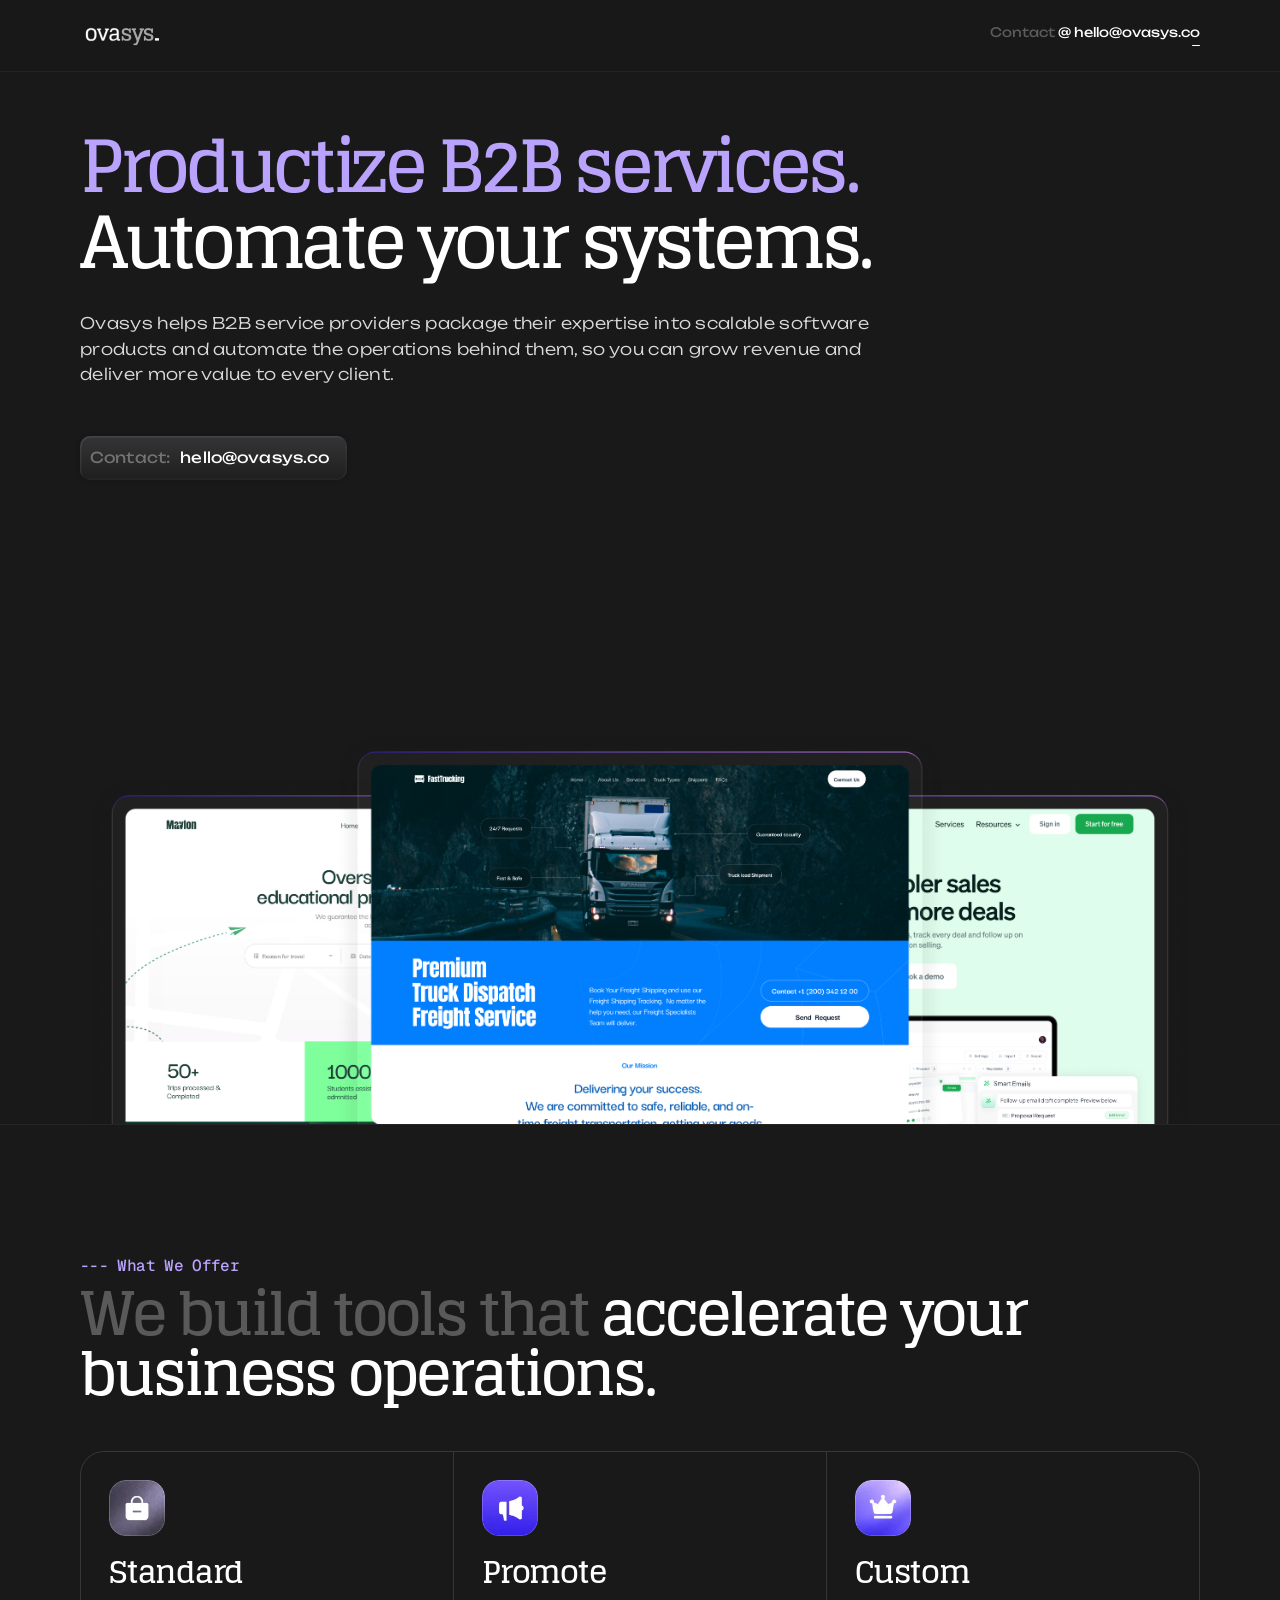
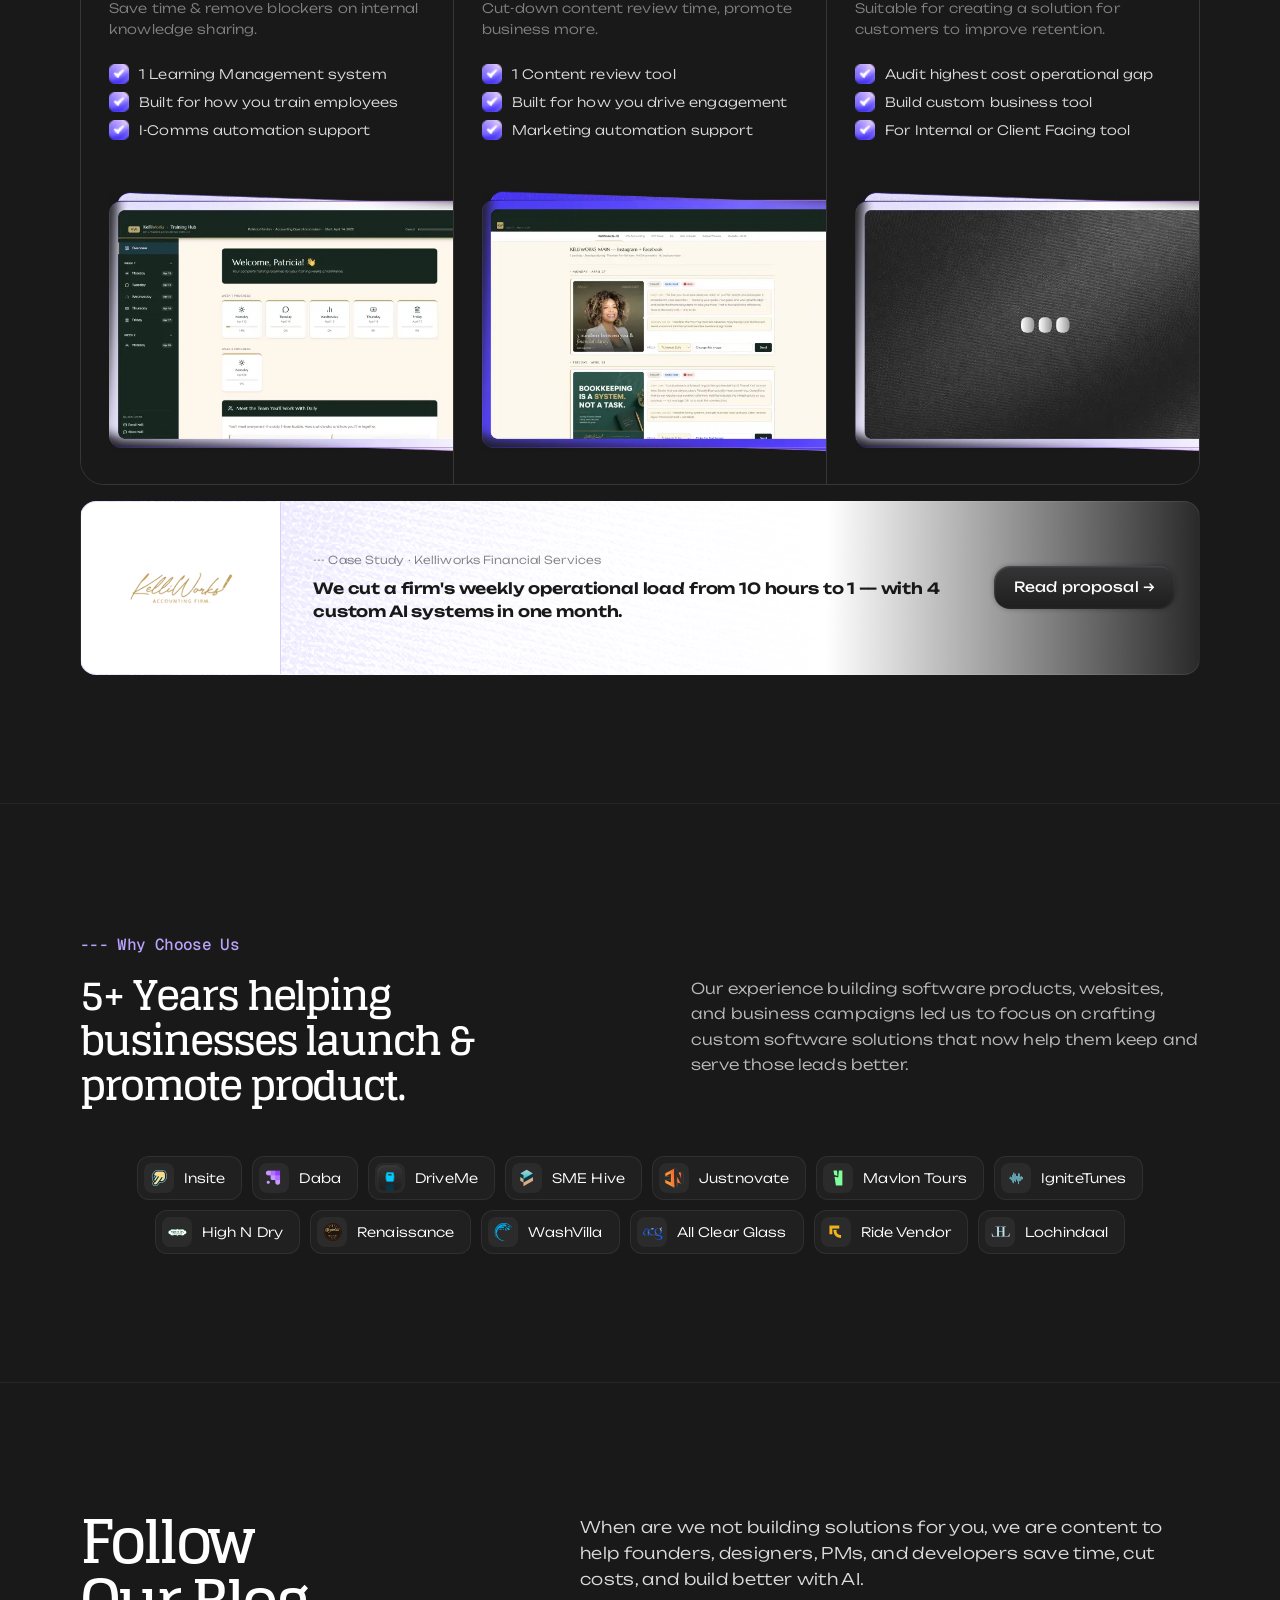
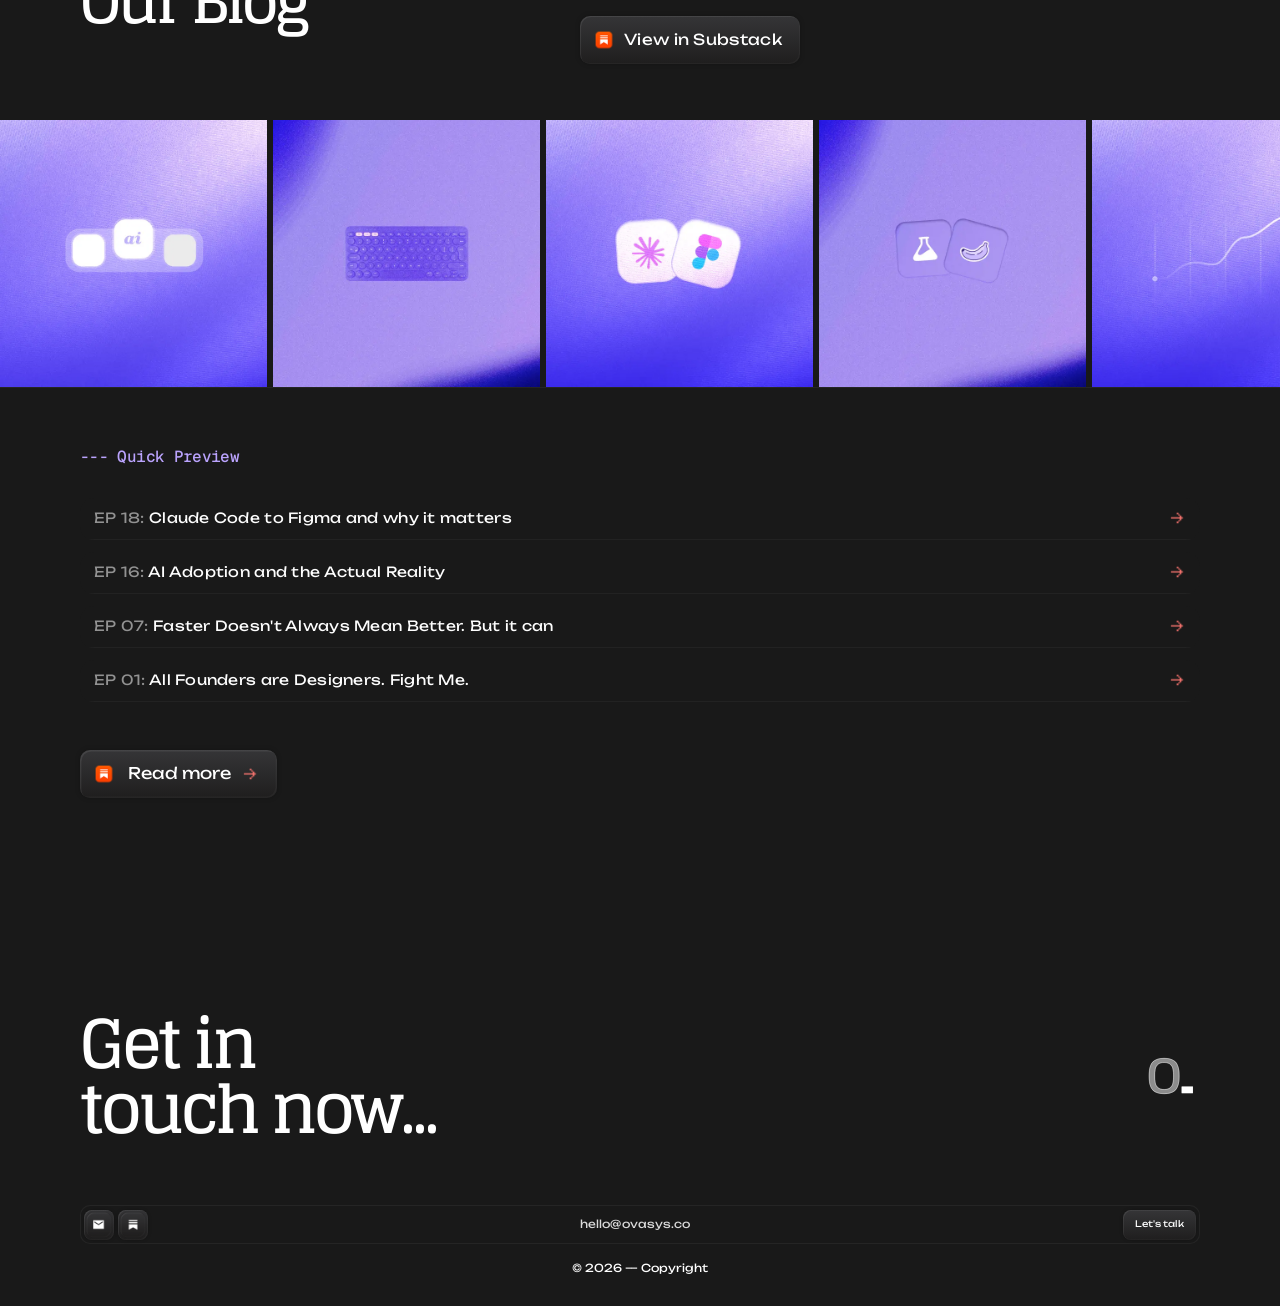
==== commit 8bcba8ea: "Update hero headline to 'Productize B2B services. Automate your systems.' Co-Authored-By: Claude Son" ====
--- a/index.html
+++ b/index.html
@@ -43,7 +43,7 @@
     <div class="wrap-hero">
       <div class="hero-inner">
 <h1 class="hero-headline fi">
-          <span class="hero-hl-accent">Productize your services. </span><br class="br-mobile"><span class="hero-hl-white">Automate your systems.</span>
+          <span class="hero-hl-accent">Productize B2B services. </span><br class="br-mobile"><span class="hero-hl-white">Automate your systems.</span>
         </h1>
         <p class="hero-sub fi">
           Ovasys helps B2B service providers package their expertise into scalable software products and automate the operations behind them, so you can grow revenue and deliver more value to every client.
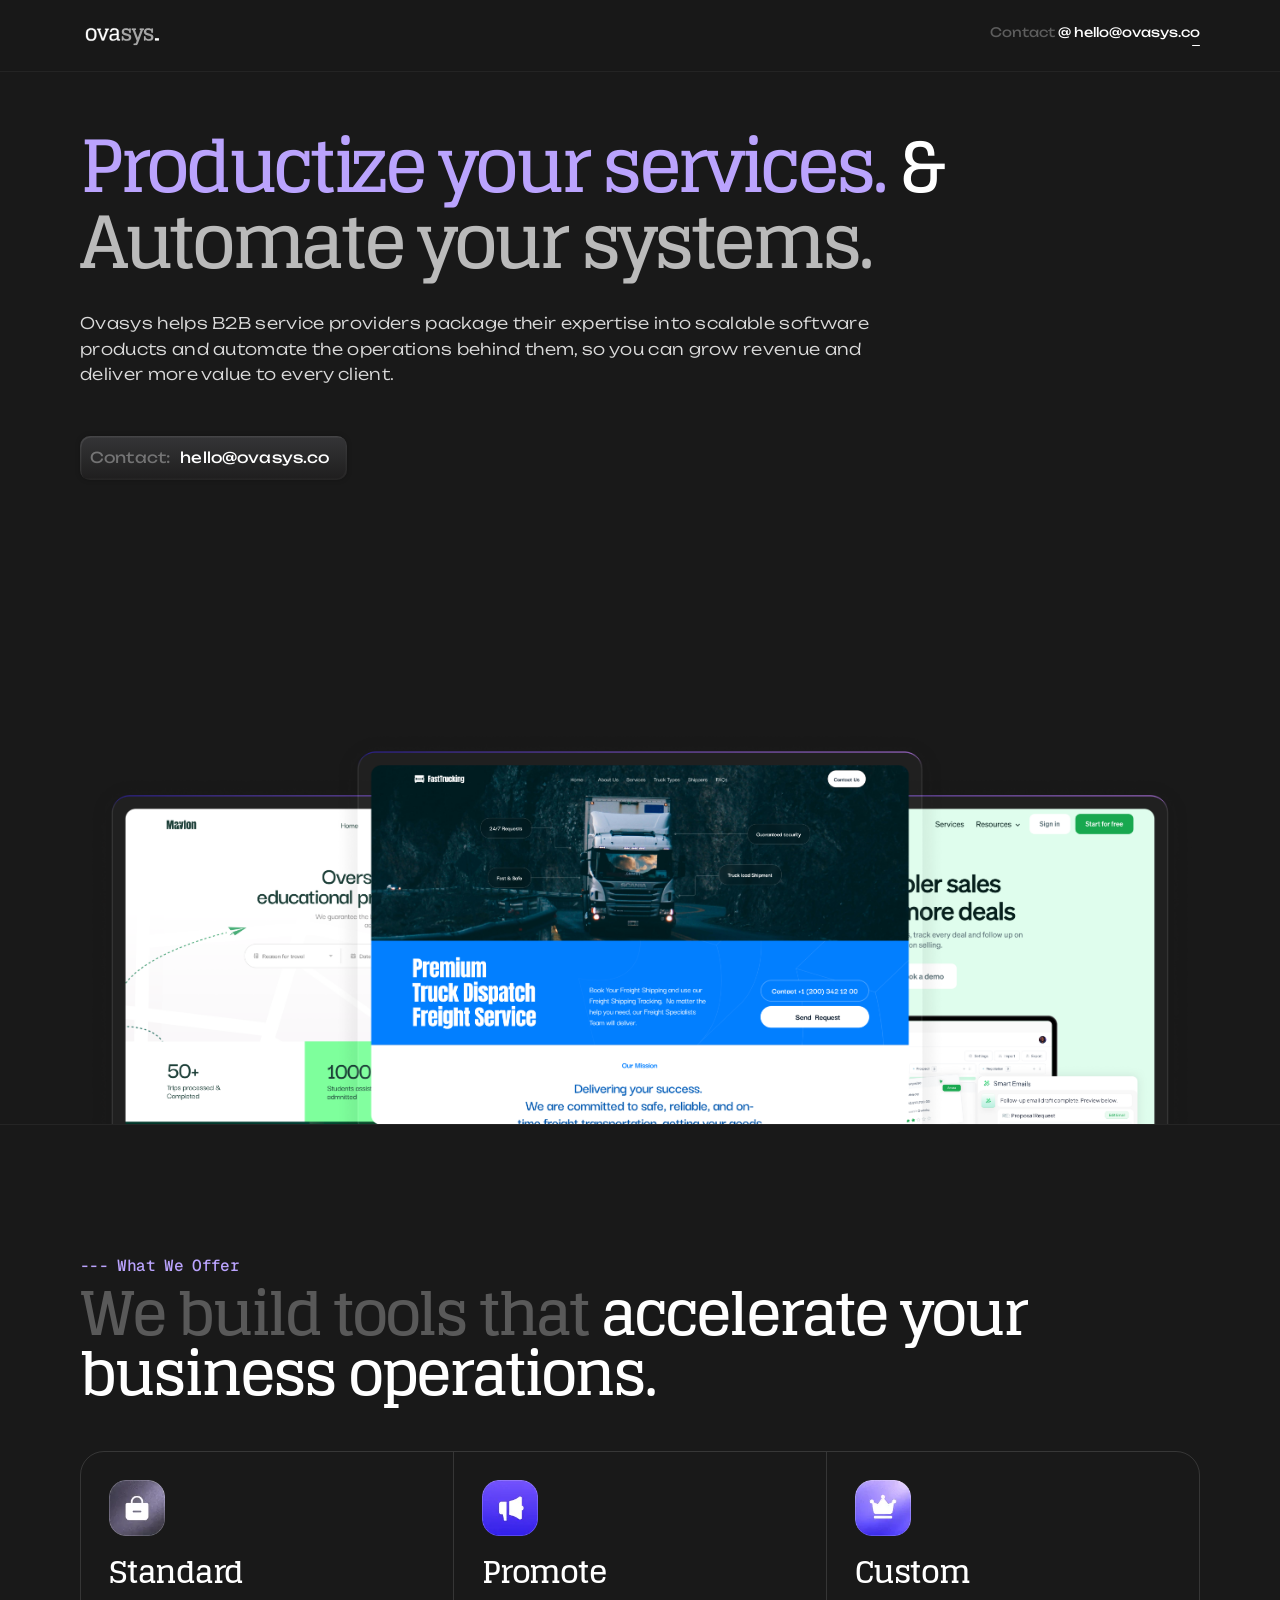
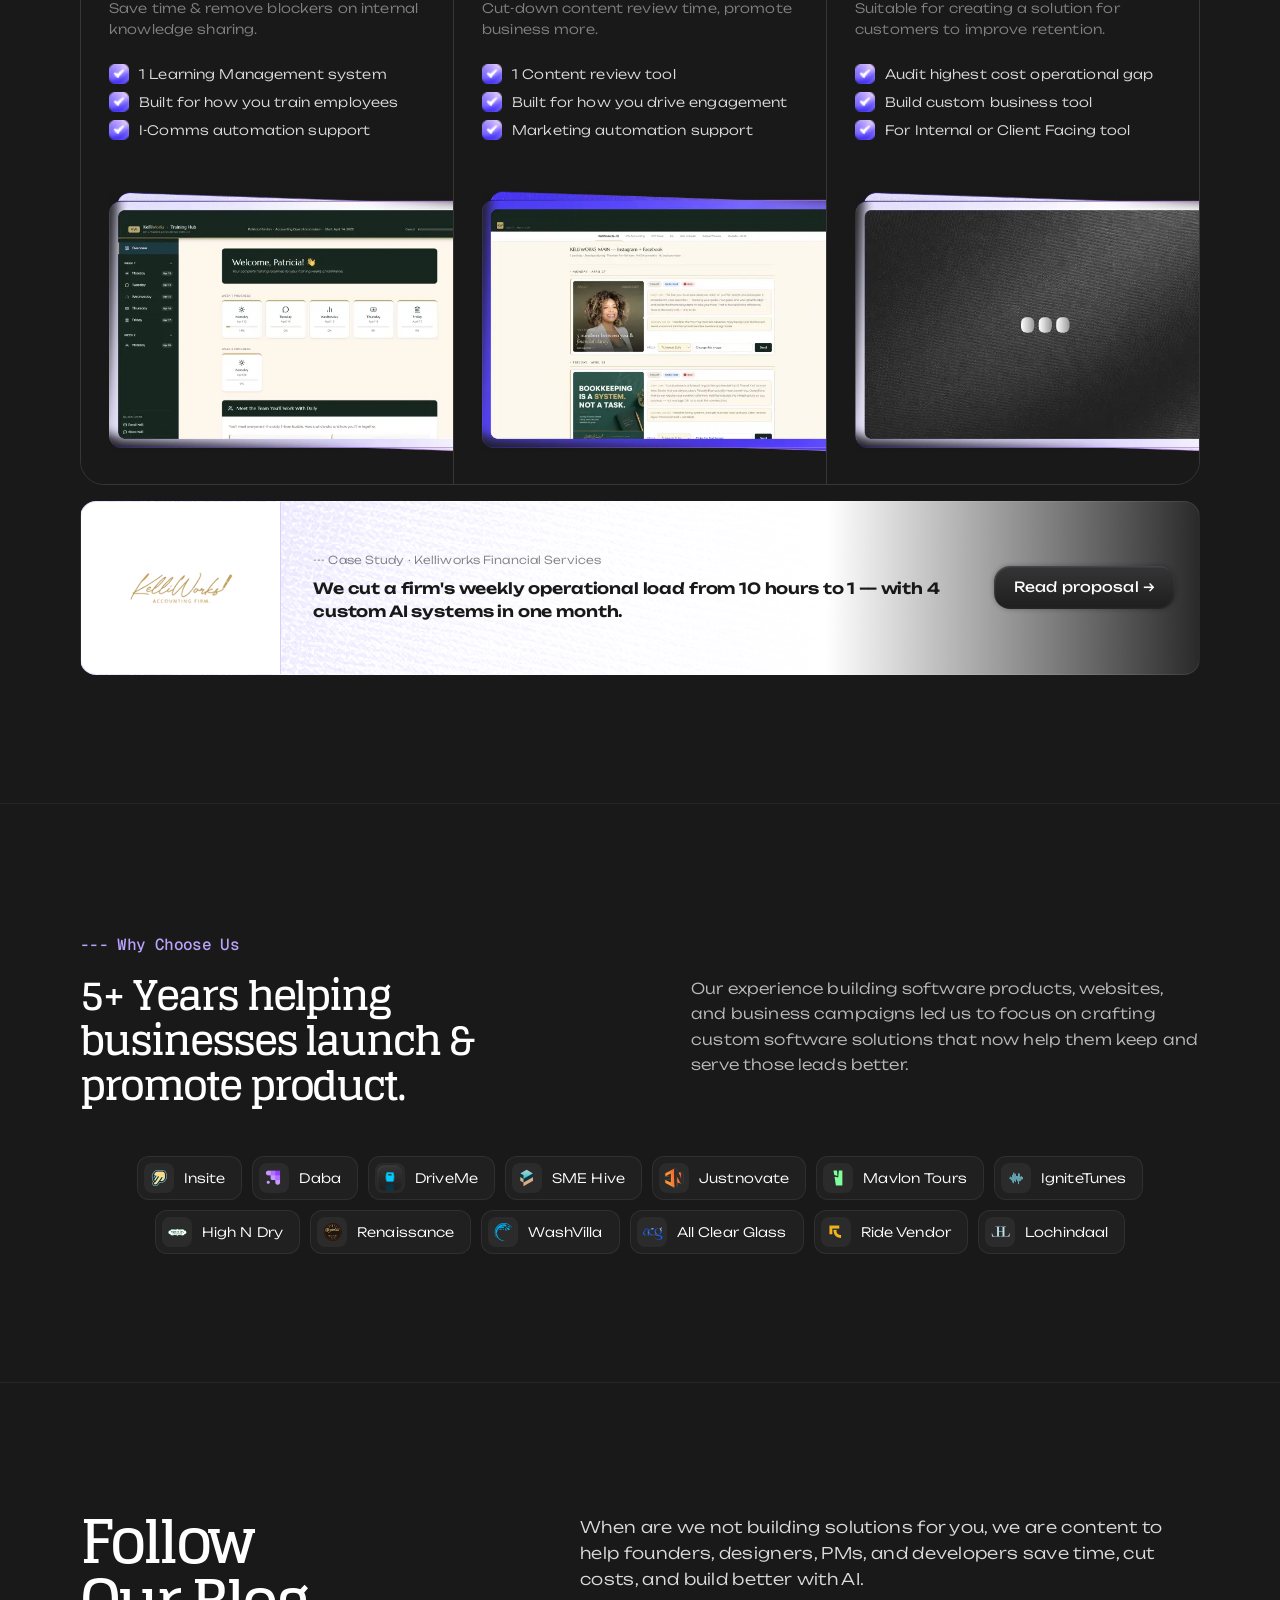
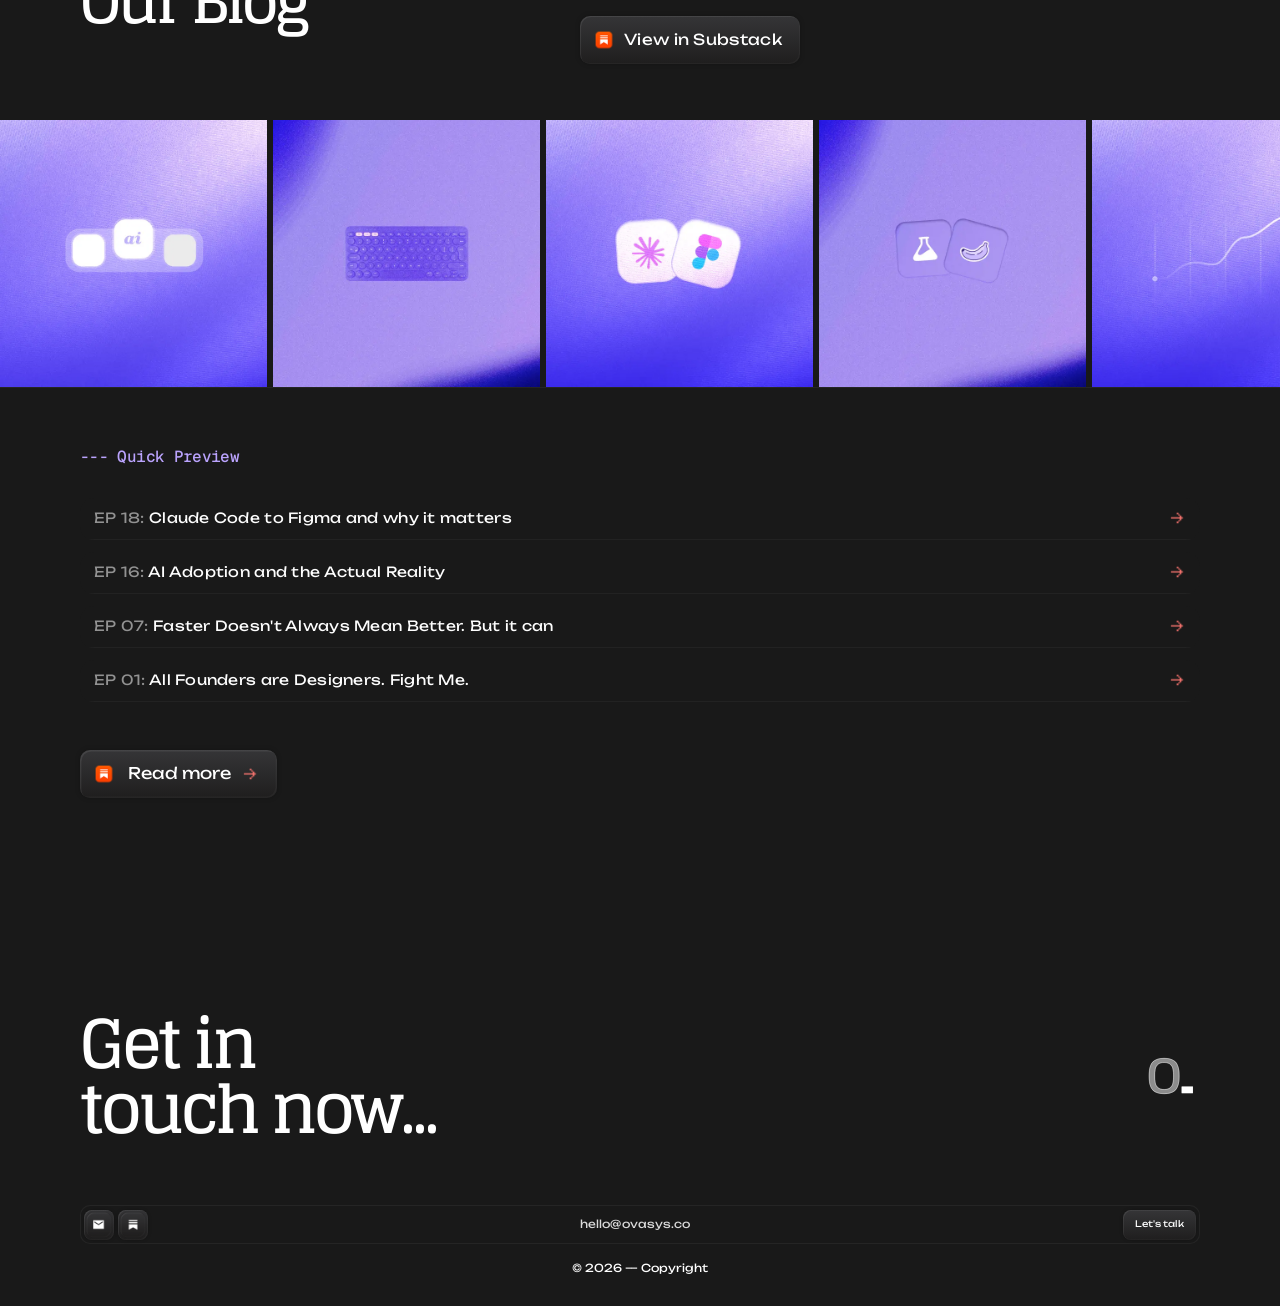
==== commit 7a1fb416: "Update hero headline styling with accent and ghost spans Co-Authored-By: Claude Sonnet 4.6 <noreply@" ====
--- a/index.html
+++ b/index.html
@@ -43,7 +43,7 @@
     <div class="wrap-hero">
       <div class="hero-inner">
 <h1 class="hero-headline fi">
-          <span class="hero-hl-accent">Productize B2B services. </span><br class="br-mobile"><span class="hero-hl-white">Automate your systems.</span>
+          <span class="hero-hl-accent">Productize your services. </span><br class="br-mobile"><span class="hero-hl-white"> & </span><span class="hero-hl-ghost"></span>Automate your systems.</span>
         </h1>
         <p class="hero-sub fi">
           Ovasys helps B2B service providers package their expertise into scalable software products and automate the operations behind them, so you can grow revenue and deliver more value to every client.
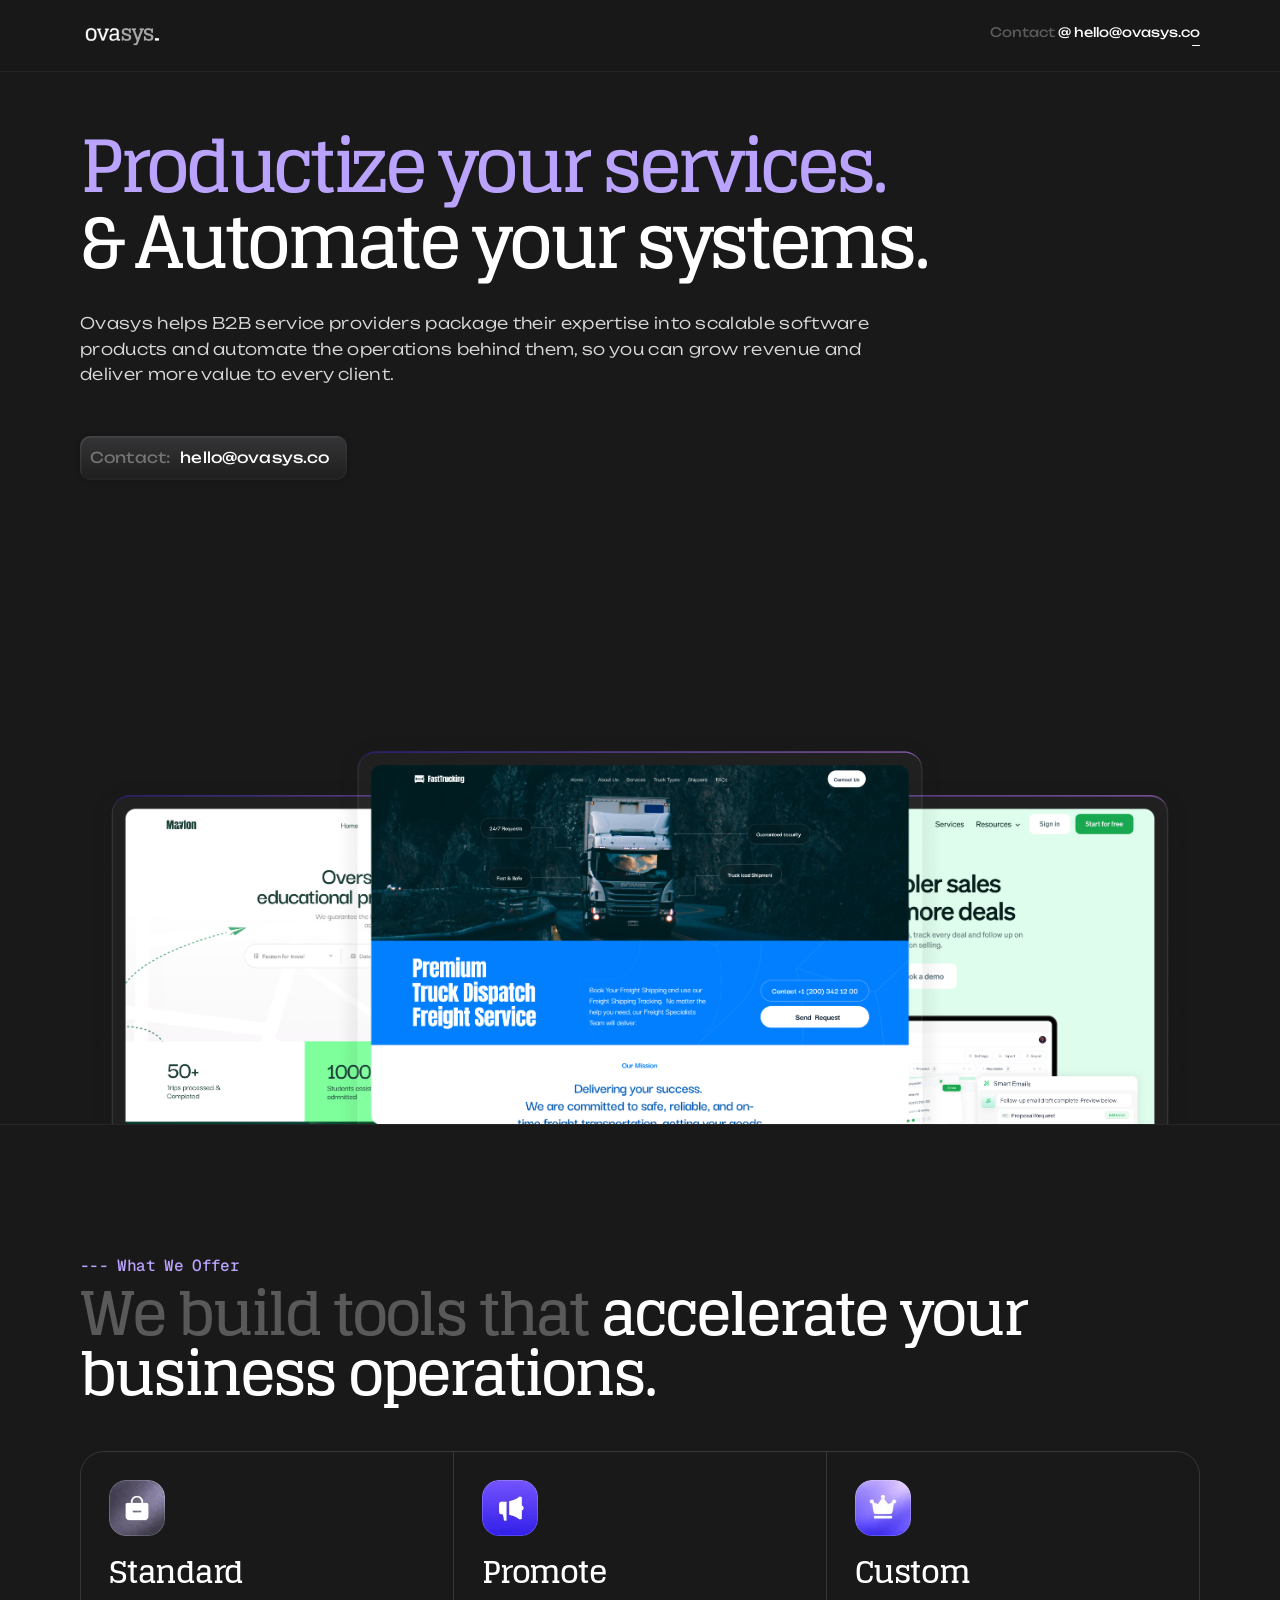
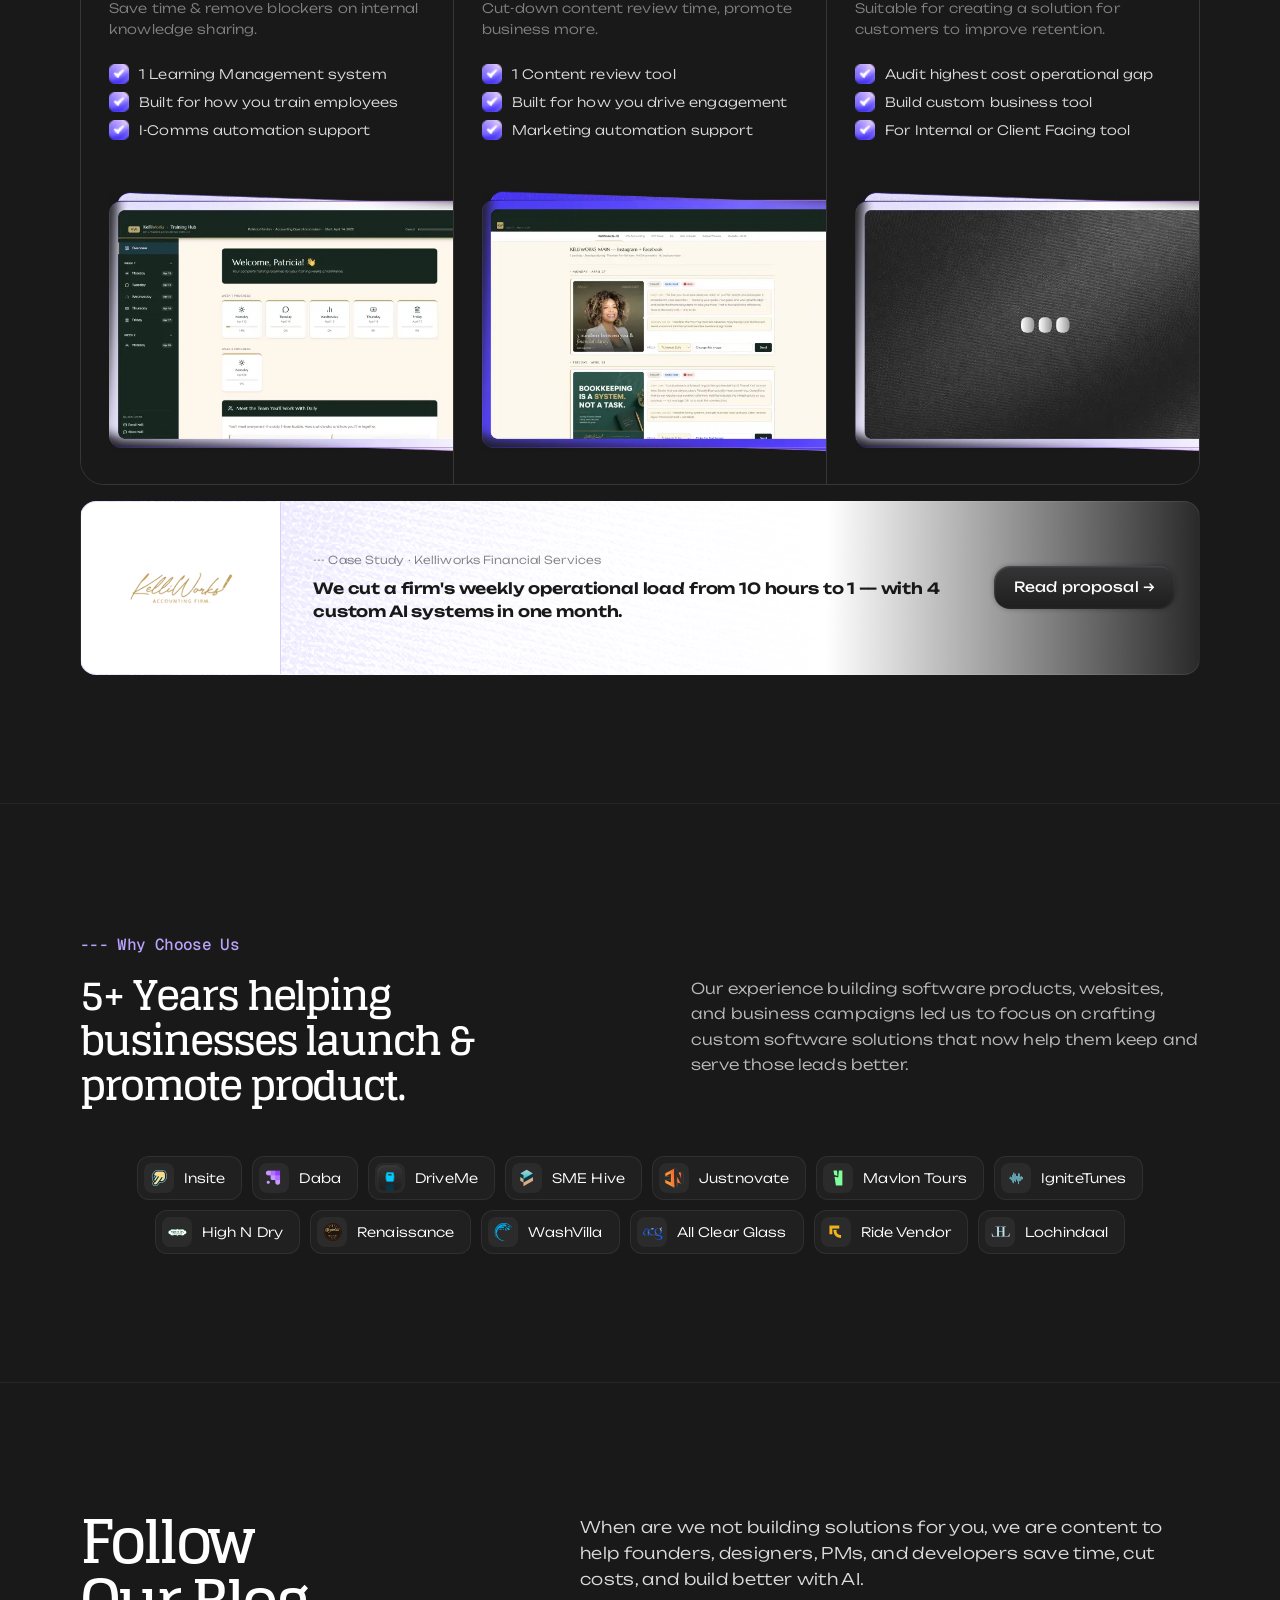
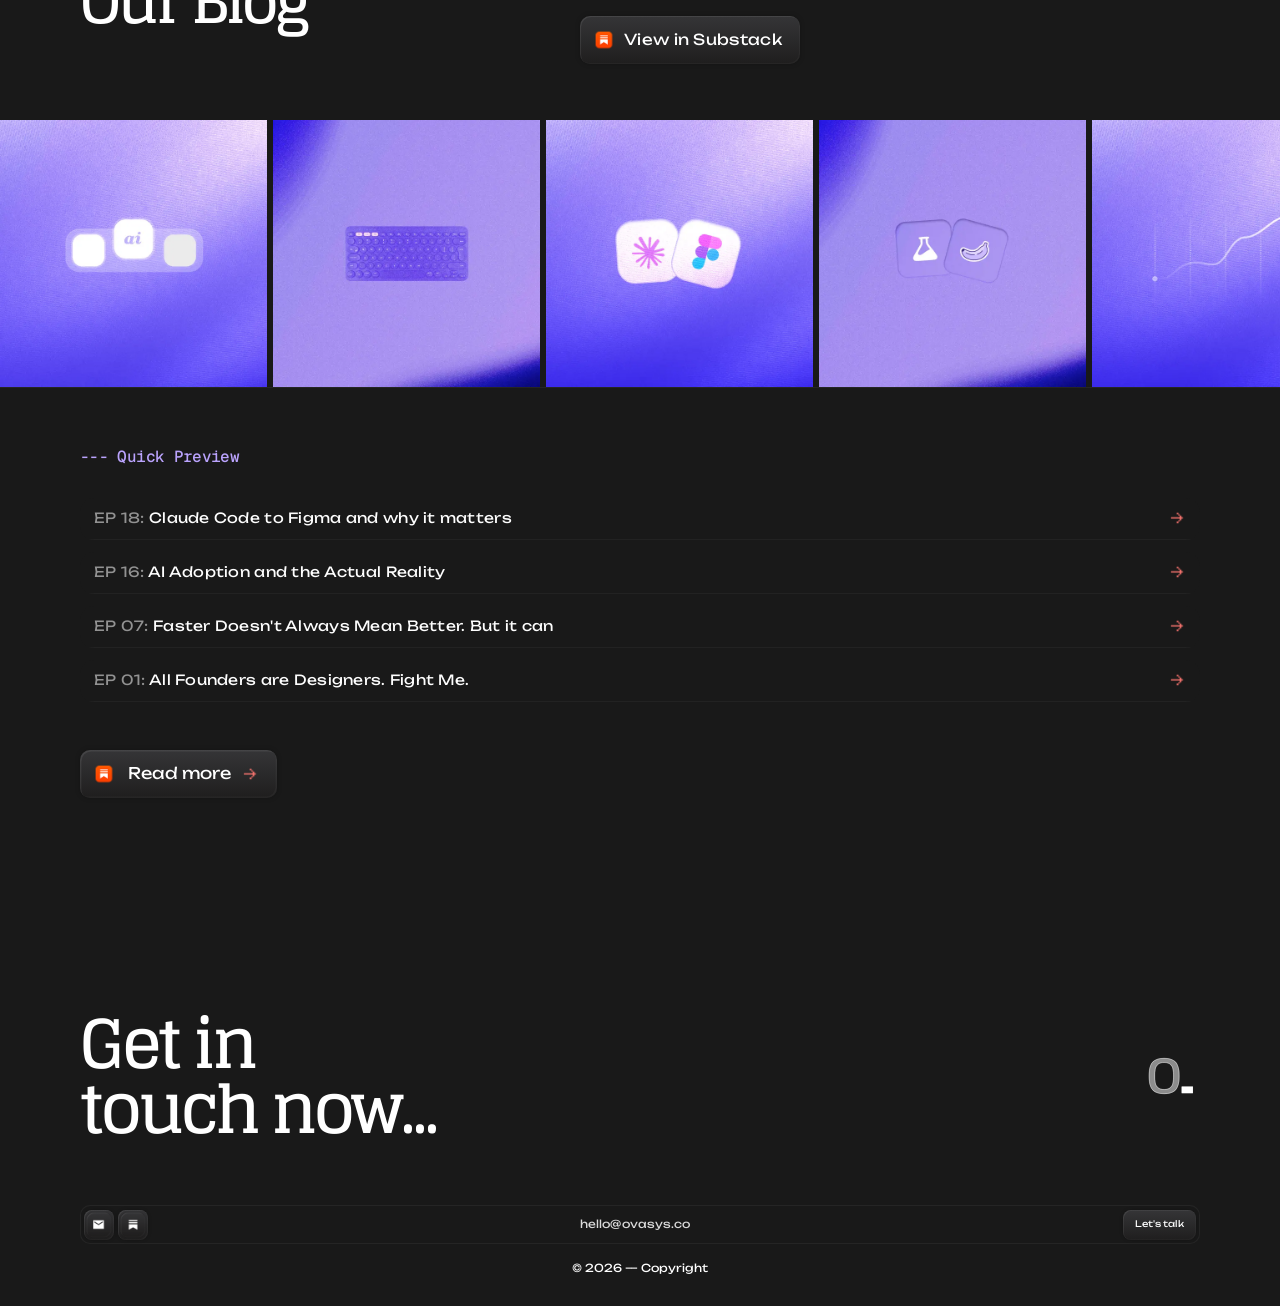
==== commit 2659b0ef: "Fix hero headline line break: productize on line 1, automate on line 2 Co-Authored-By: Claude Sonnet" ====
--- a/index.html
+++ b/index.html
@@ -43,7 +43,7 @@
     <div class="wrap-hero">
       <div class="hero-inner">
 <h1 class="hero-headline fi">
-          <span class="hero-hl-accent">Productize your services. </span><br class="br-mobile"><span class="hero-hl-white"> & </span><span class="hero-hl-ghost"></span>Automate your systems.</span>
+          <span class="hero-hl-accent">Productize your services.</span><br><span class="hero-hl-white">& Automate your systems.</span>
         </h1>
         <p class="hero-sub fi">
           Ovasys helps B2B service providers package their expertise into scalable software products and automate the operations behind them, so you can grow revenue and deliver more value to every client.
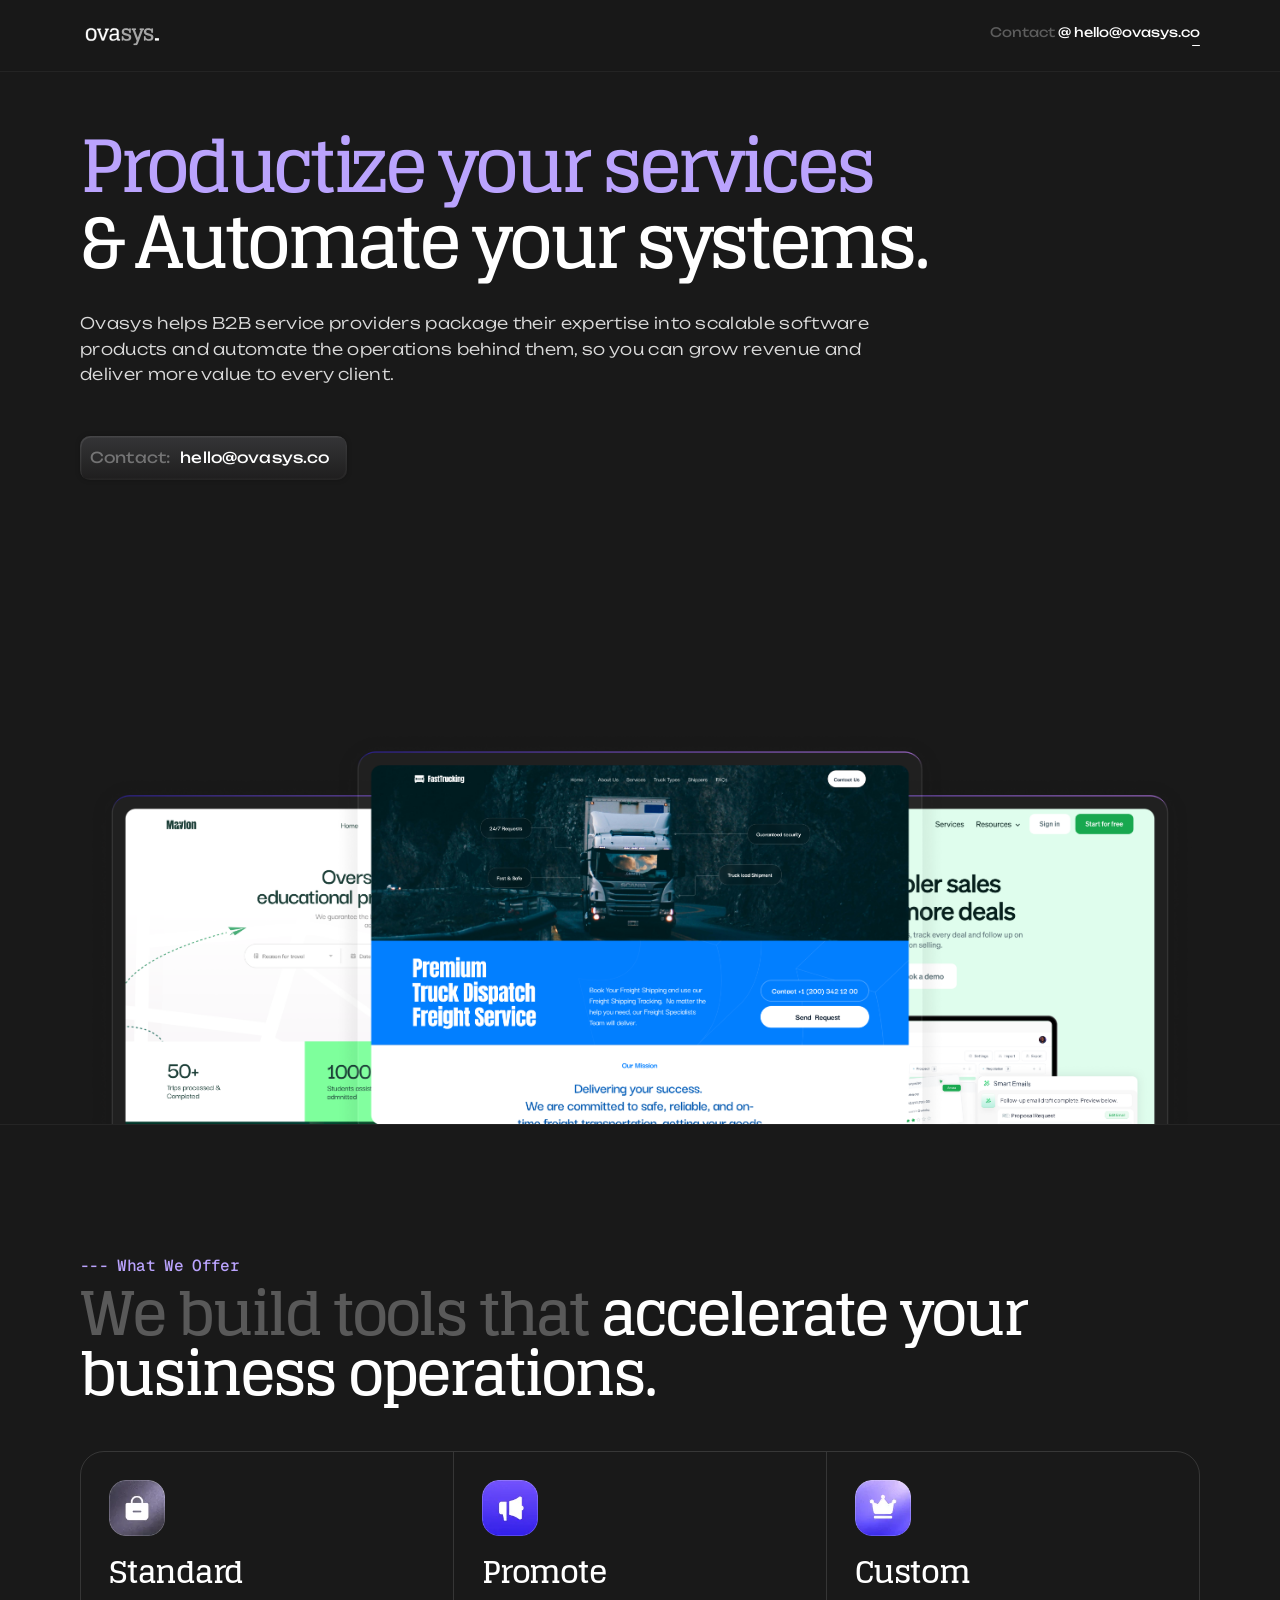
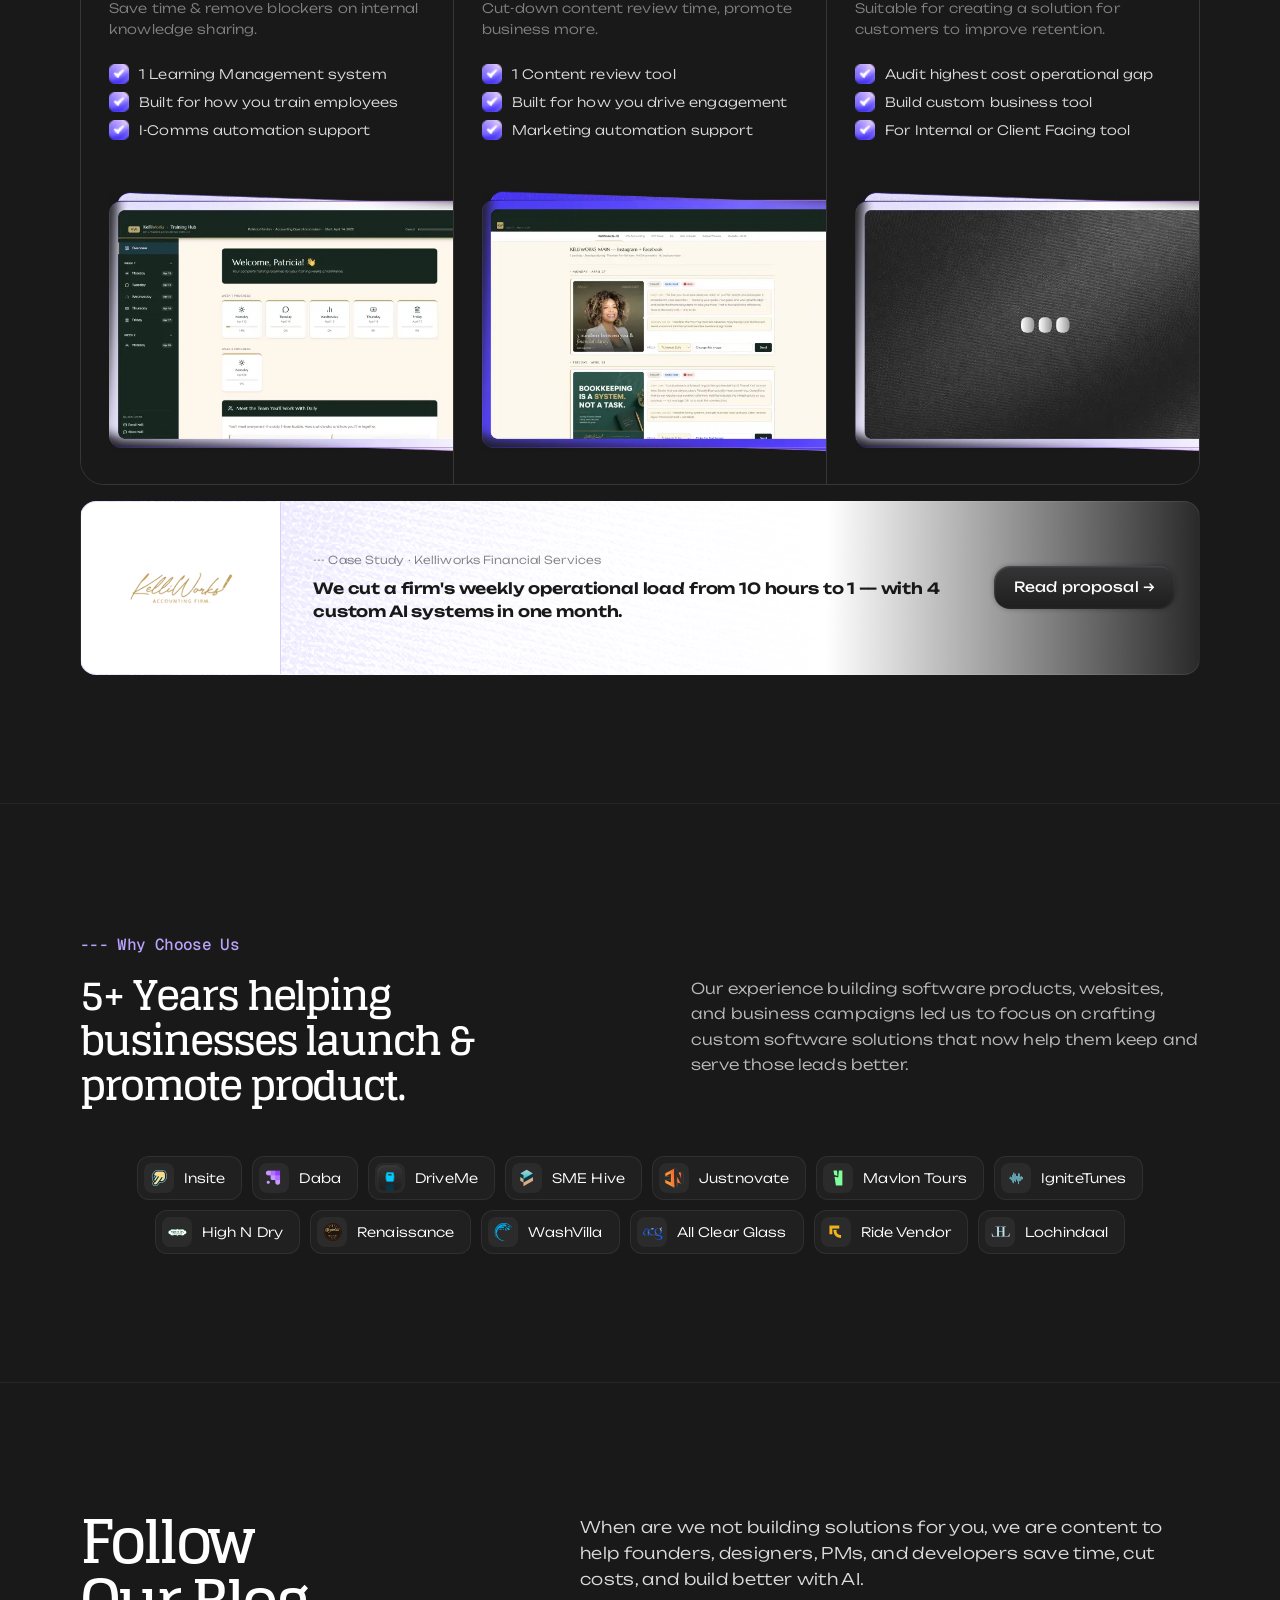
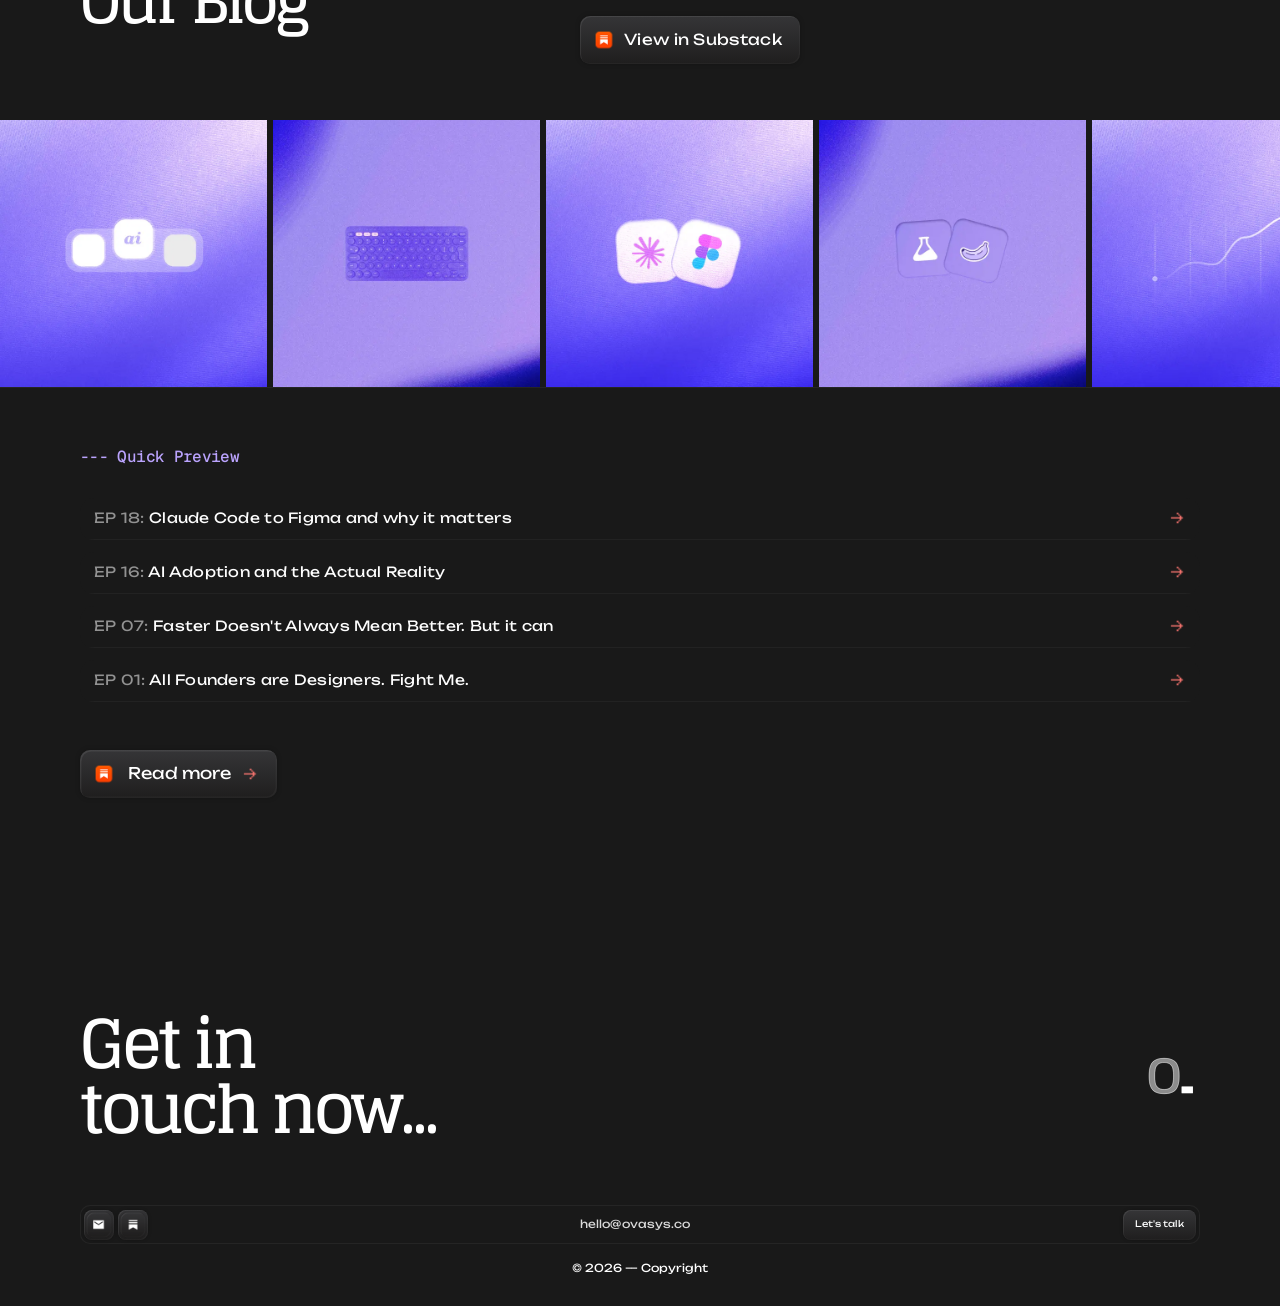
==== commit cede573a: "Remove period after 'Productize your services' in hero headline Co-Authored-By: Claude Sonnet 4.6 <n" ====
--- a/index.html
+++ b/index.html
@@ -43,7 +43,7 @@
     <div class="wrap-hero">
       <div class="hero-inner">
 <h1 class="hero-headline fi">
-          <span class="hero-hl-accent">Productize your services.</span><br><span class="hero-hl-white">& Automate your systems.</span>
+          <span class="hero-hl-accent">Productize your services</span><br><span class="hero-hl-white">& Automate your systems.</span>
         </h1>
         <p class="hero-sub fi">
           Ovasys helps B2B service providers package their expertise into scalable software products and automate the operations behind them, so you can grow revenue and deliver more value to every client.
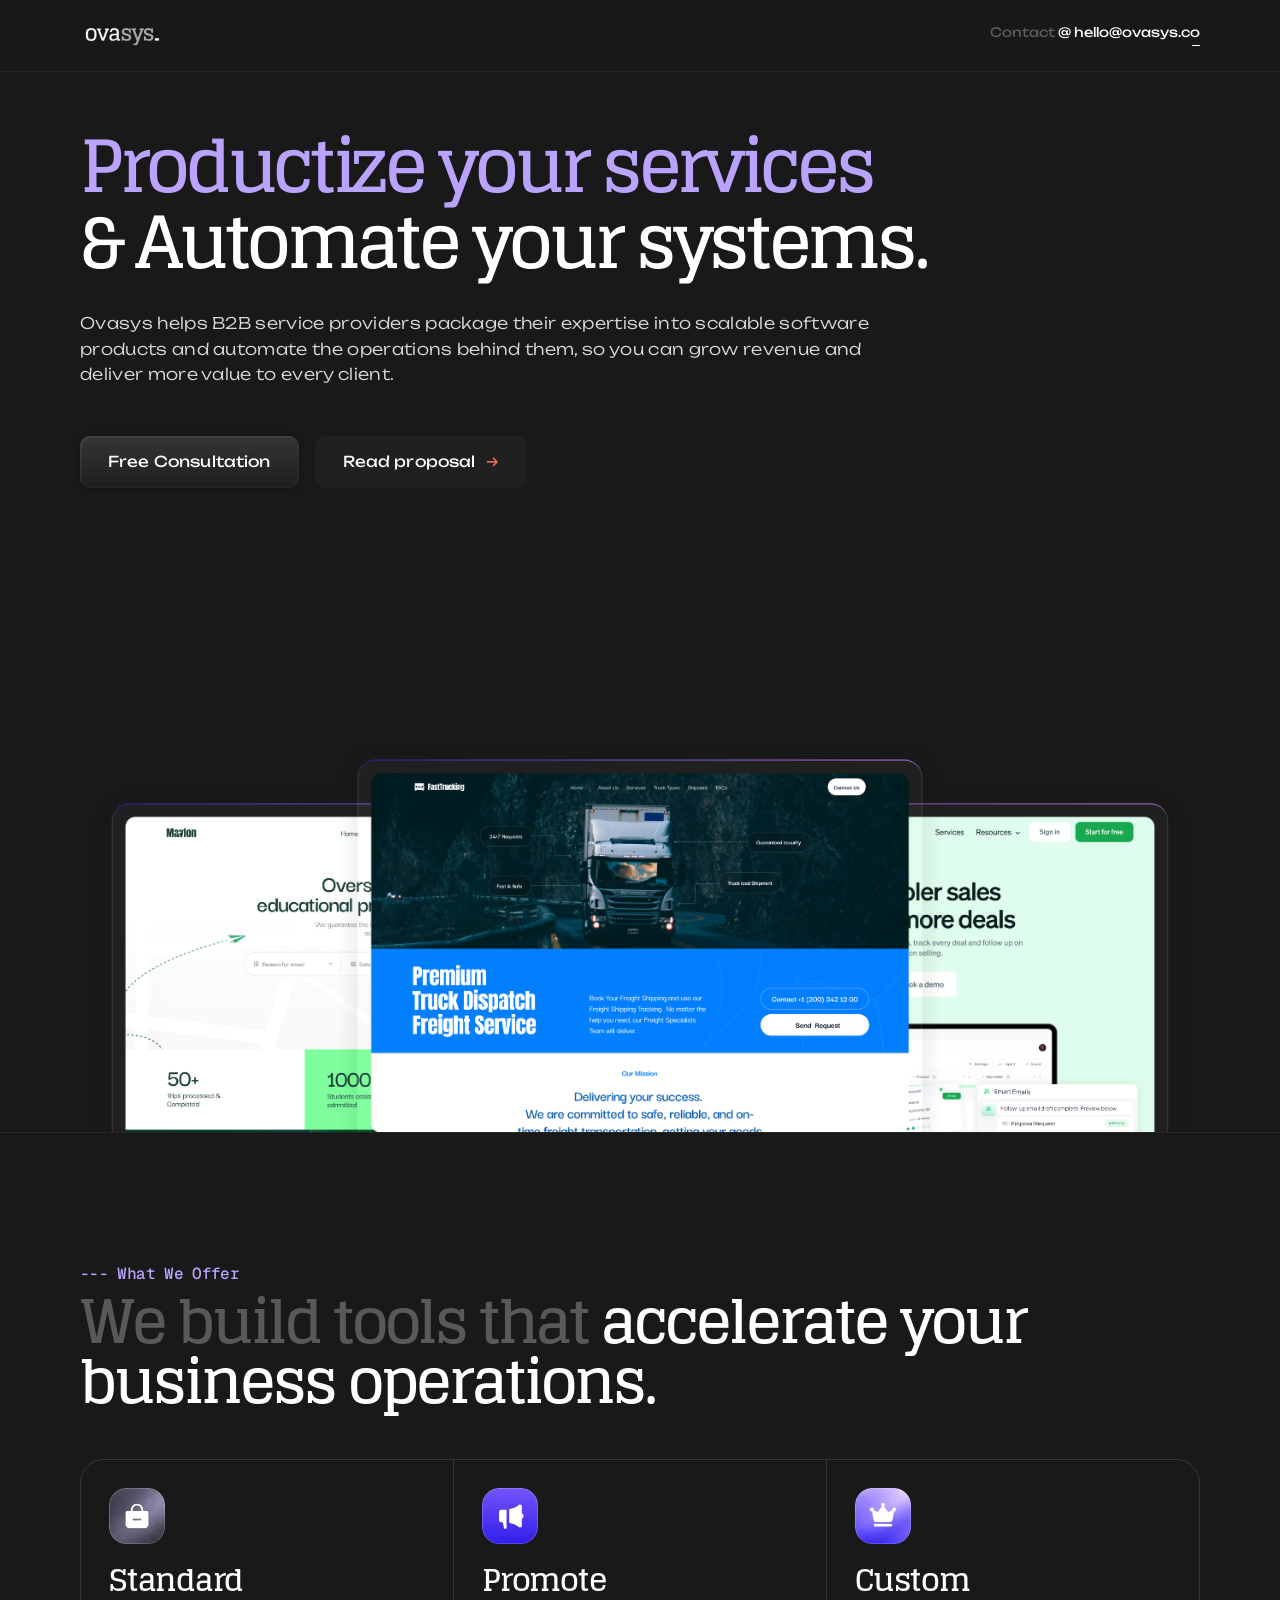
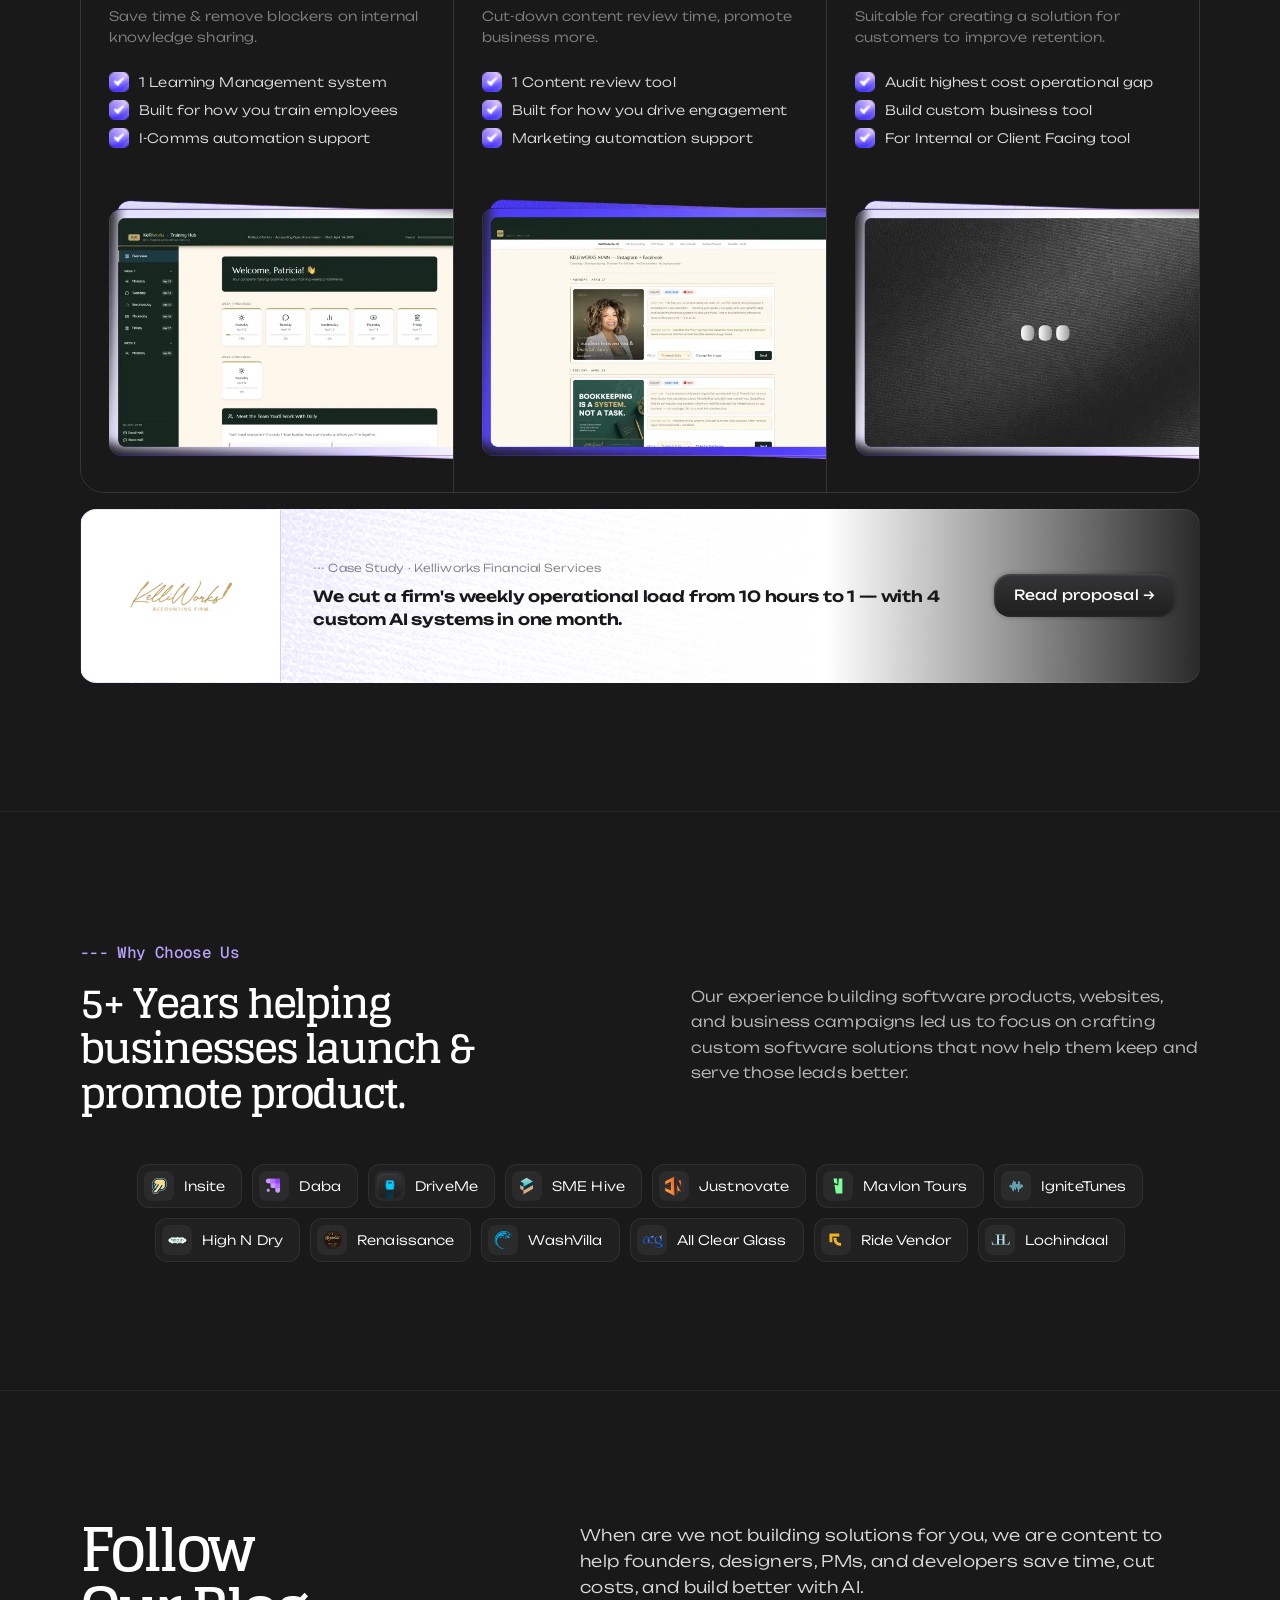
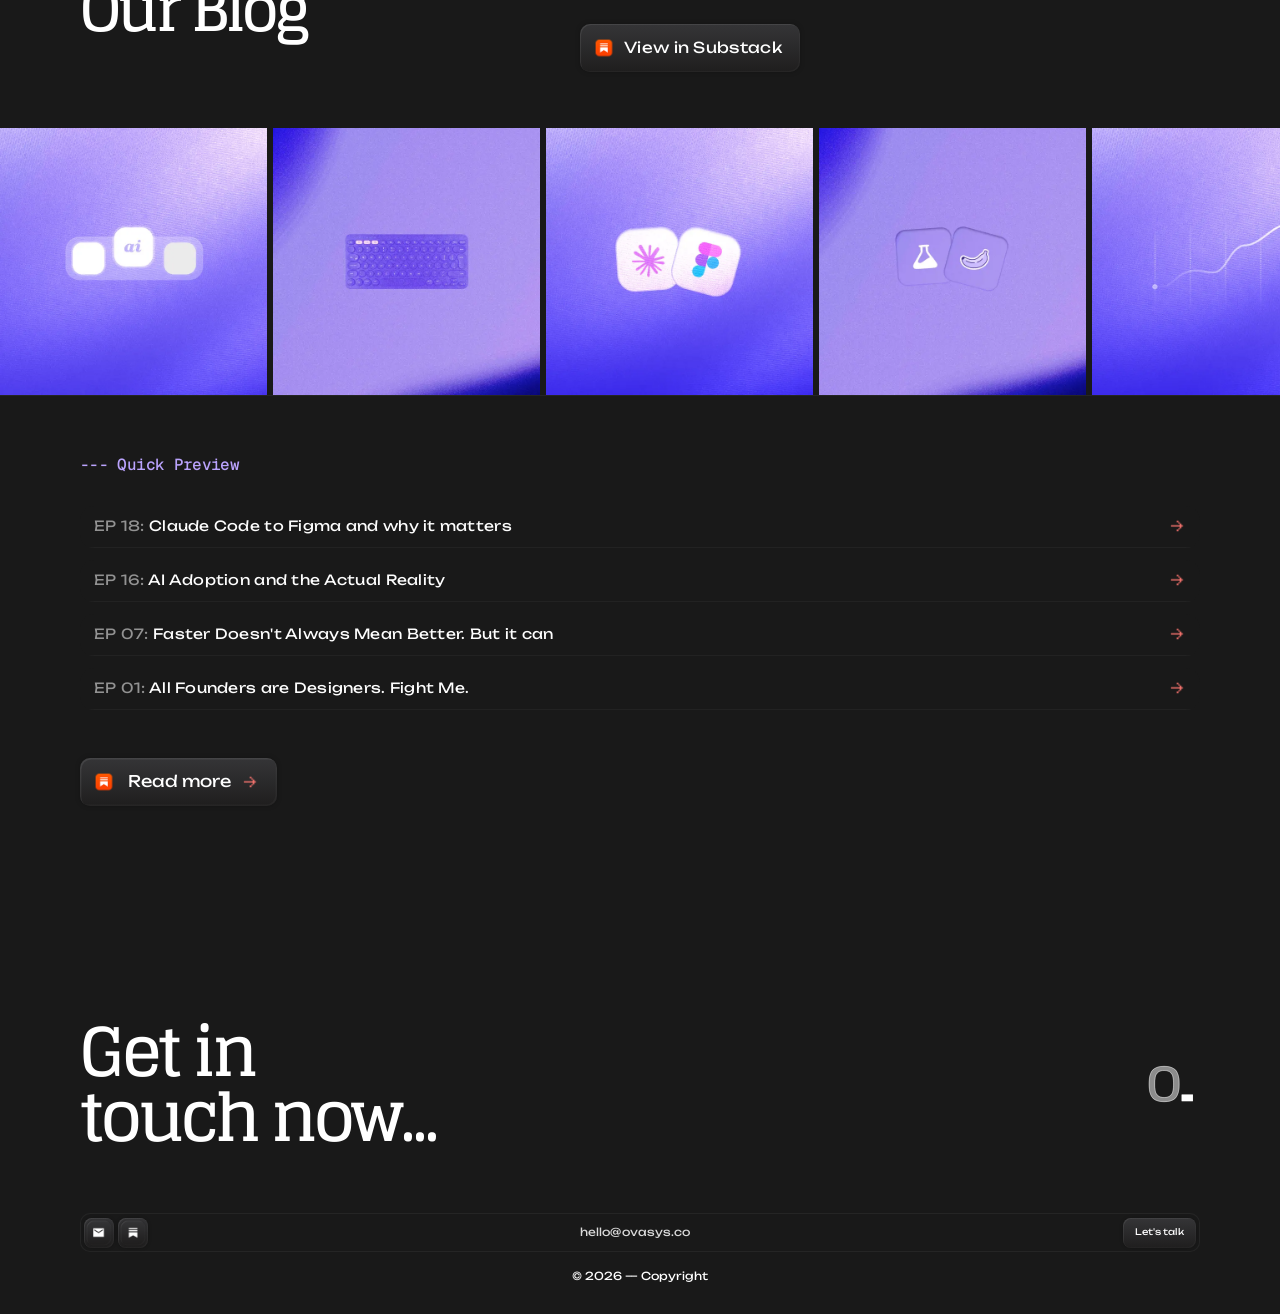
==== commit 6fcbfd85: "Add hero CTAs, Calendly consultation page, and modal cleanup - Add Free Consultation button (links t" ====
--- a/index.html
+++ b/index.html
@@ -49,10 +49,8 @@
           Ovasys helps B2B service providers package their expertise into scalable software products and automate the operations behind them, so you can grow revenue and deliver more value to every client.
         </p>
         <div class="hero-btns fi">
-          <a href="mailto:hello@ovasys.co" class="btn-dark-pill">
-            <span class="btn-label">Contact:</span>
-            <span class="btn-email">hello@ovasys.co</span>
-          </a>
+          <a href="consultation.html" class="btn-dark-pill hero-cta">Free Consultation</a>
+          <a href="Ovasys Proposal Deck.pdf" target="_blank" rel="noopener" class="btn-proposal">Read proposal <span class="proposal-arrow">→</span></a>
         </div>
       </div>
     
--- a/design-system.css
+++ b/design-system.css
@@ -482,7 +482,7 @@
 
 /* Medium emphasis — dark pill with bevel inset */
 .btn-ghost {
-  background: linear-gradient(180deg, #353537 0%, #1f1e1e 100%);
+  background: #202020;
   color: var(--color-white);
   padding: 10px 18px 10px 10px;
   border-radius: 10px;
--- a/styles.css
+++ b/styles.css
@@ -180,6 +180,36 @@
   font-weight: 400;
   color: var(--white);
   letter-spacing: 0.01em;
+}
+
+/* Hero CTA text override for btn-dark-pill */
+.hero-cta {
+  color: #fff;
+  font-family: var(--font-body);
+  font-size: 15px;
+  font-weight: 400;
+  letter-spacing: 0.01em;
+  padding: 14px 28px;
+}
+
+/* Read proposal — flat fill, no effects */
+.btn-proposal {
+  display: inline-flex;
+  align-items: center;
+  gap: 10px;
+  background: #202020;
+  color: #fff;
+  text-decoration: none;
+  font-family: var(--font-body);
+  font-size: 15px;
+  font-weight: 400;
+  letter-spacing: 0.01em;
+  padding: 14px 28px;
+  border-radius: 10px;
+}
+
+.proposal-arrow {
+  color: #E8735A;
 }
 
 /* .btn-primary (white fill) and .btn-ghost (dark pill) defined in design-system.css */
@@ -1703,3 +1733,63 @@
   .footer-big { flex-direction: column; }
   .hero-btns { flex-direction: column; align-items: flex-start; }
 }
+
+/* ─── CALENDLY MODAL ─────────────────────────────────── */
+.cal-modal {
+  position: fixed;
+  inset: 0;
+  z-index: 1000;
+  display: flex;
+  align-items: center;
+  justify-content: center;
+  padding: 24px;
+}
+
+.cal-modal[aria-hidden="true"] { display: none; }
+
+.cal-modal-backdrop {
+  position: absolute;
+  inset: 0;
+  background: rgba(0, 0, 0, 0.72);
+  backdrop-filter: blur(4px);
+}
+
+.cal-modal-box {
+  position: relative;
+  width: 100%;
+  max-width: 780px;
+  height: min(700px, 90vh);
+  background: #191919;
+  border-radius: 16px;
+  overflow: hidden;
+  box-shadow: 0 24px 64px rgba(0, 0, 0, 0.6);
+}
+
+.cal-modal-box iframe {
+  width: 100%;
+  height: 100%;
+  border: none;
+  display: block;
+}
+
+.cal-modal-close {
+  position: absolute;
+  top: 12px;
+  right: 14px;
+  z-index: 10;
+  width: 32px;
+  height: 32px;
+  background: rgba(255, 255, 255, 0.08);
+  border: none;
+  border-radius: 50%;
+  color: #fff;
+  font-size: 18px;
+  line-height: 1;
+  cursor: pointer;
+  display: flex;
+  align-items: center;
+  justify-content: center;
+  transition: background 0.15s;
+}
+
+.cal-modal-close:hover { background: rgba(255, 255, 255, 0.15); }
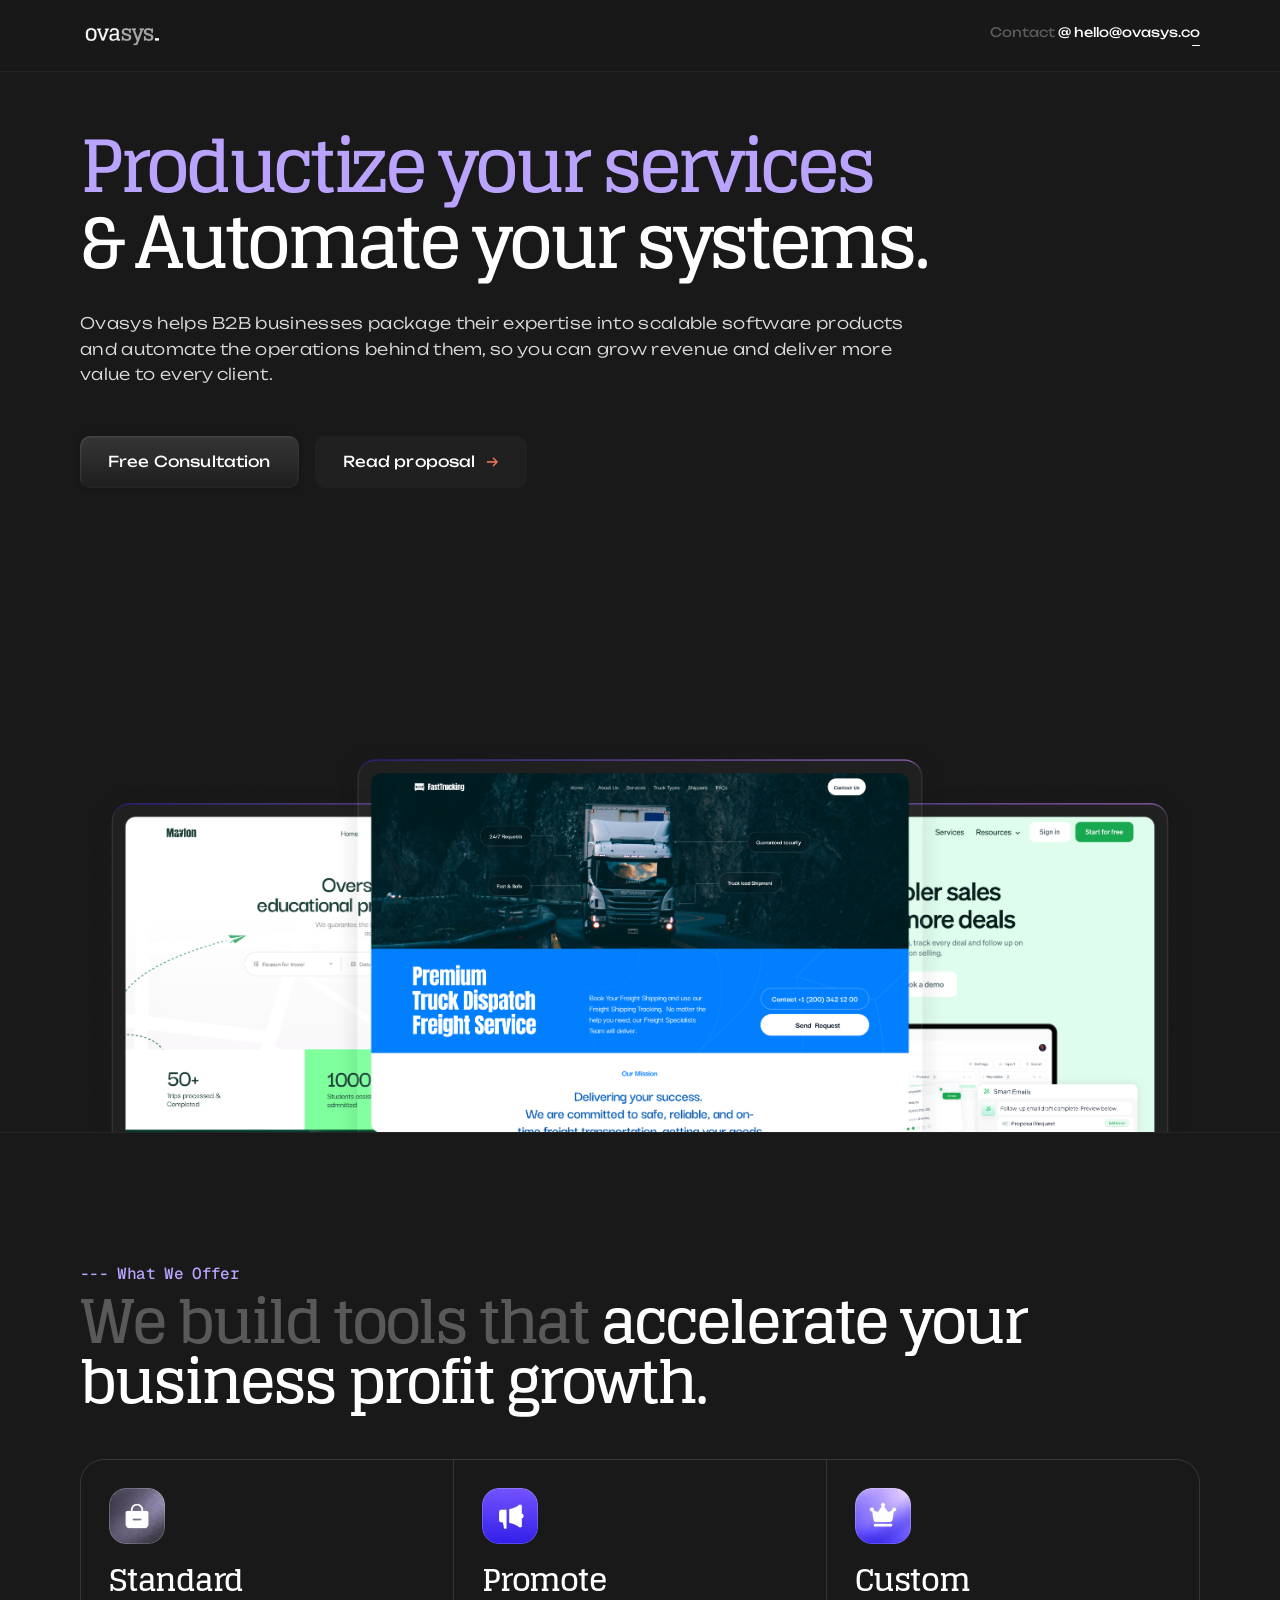
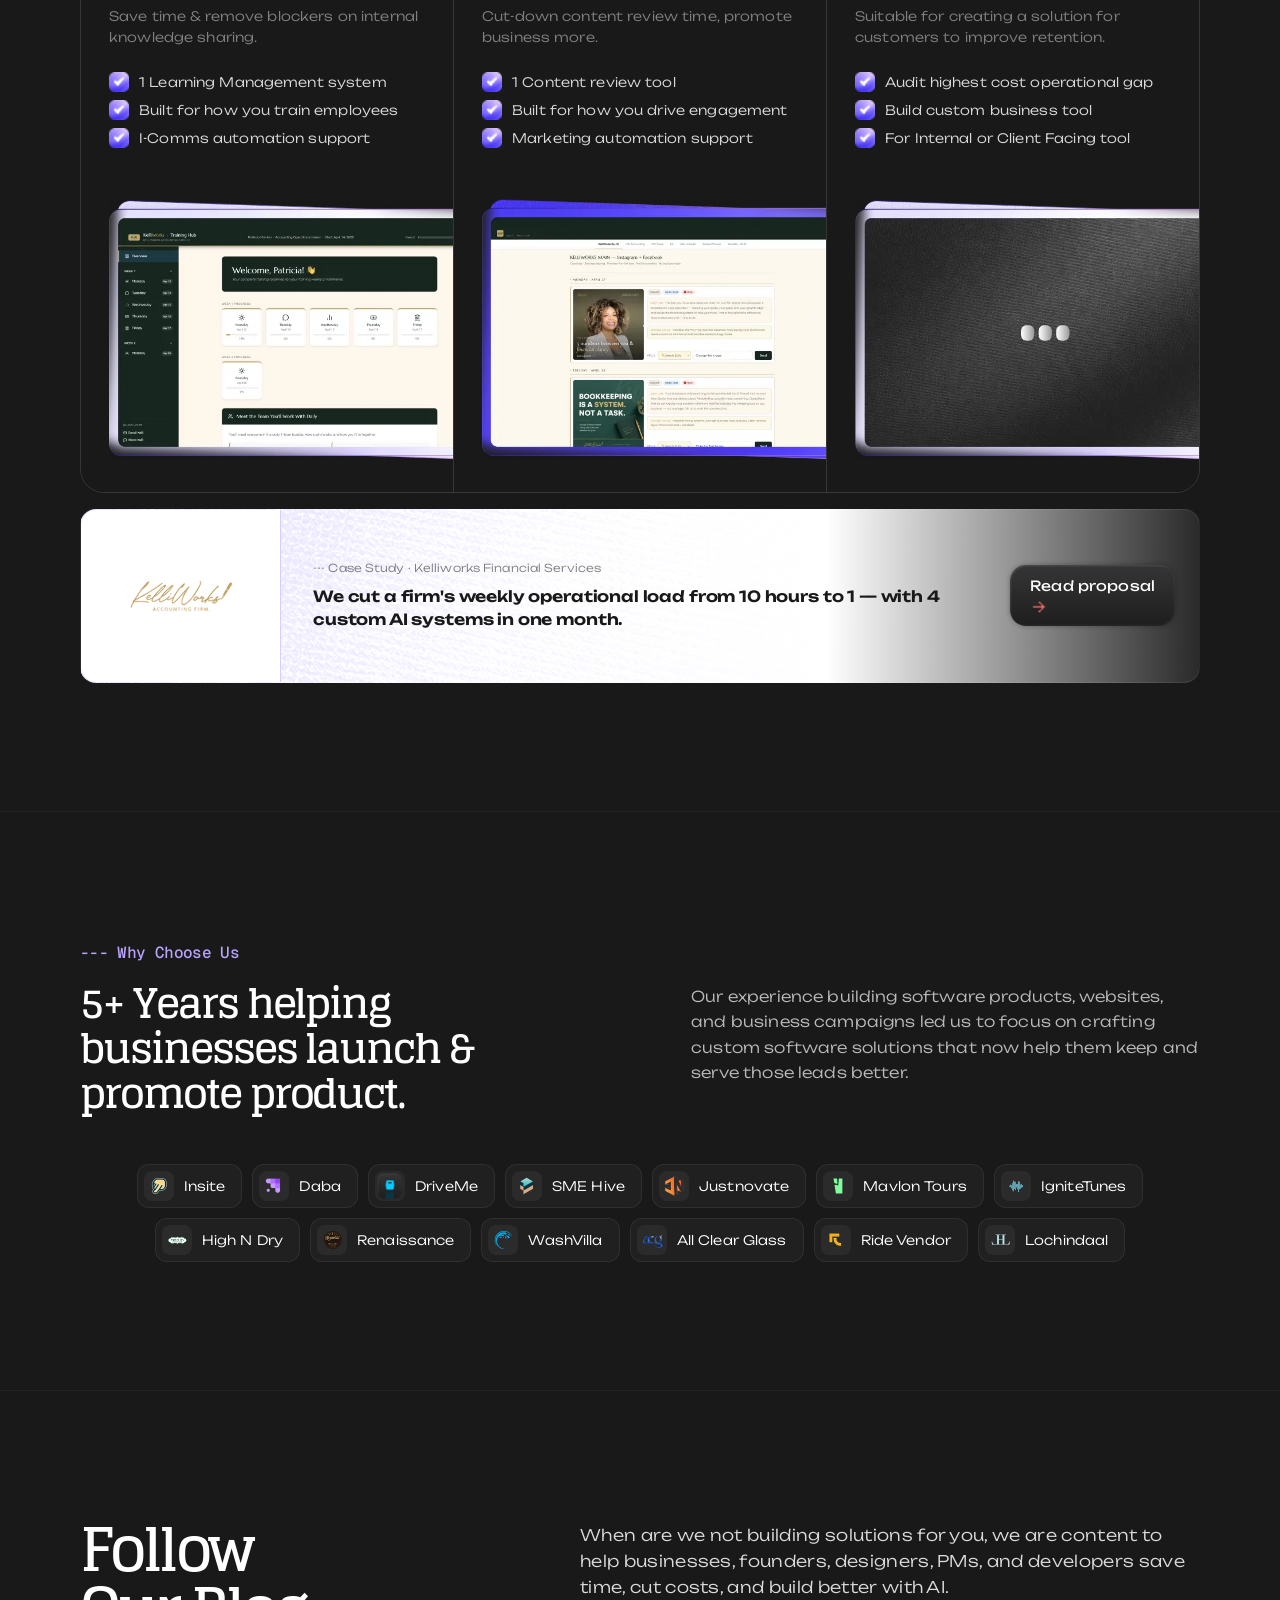
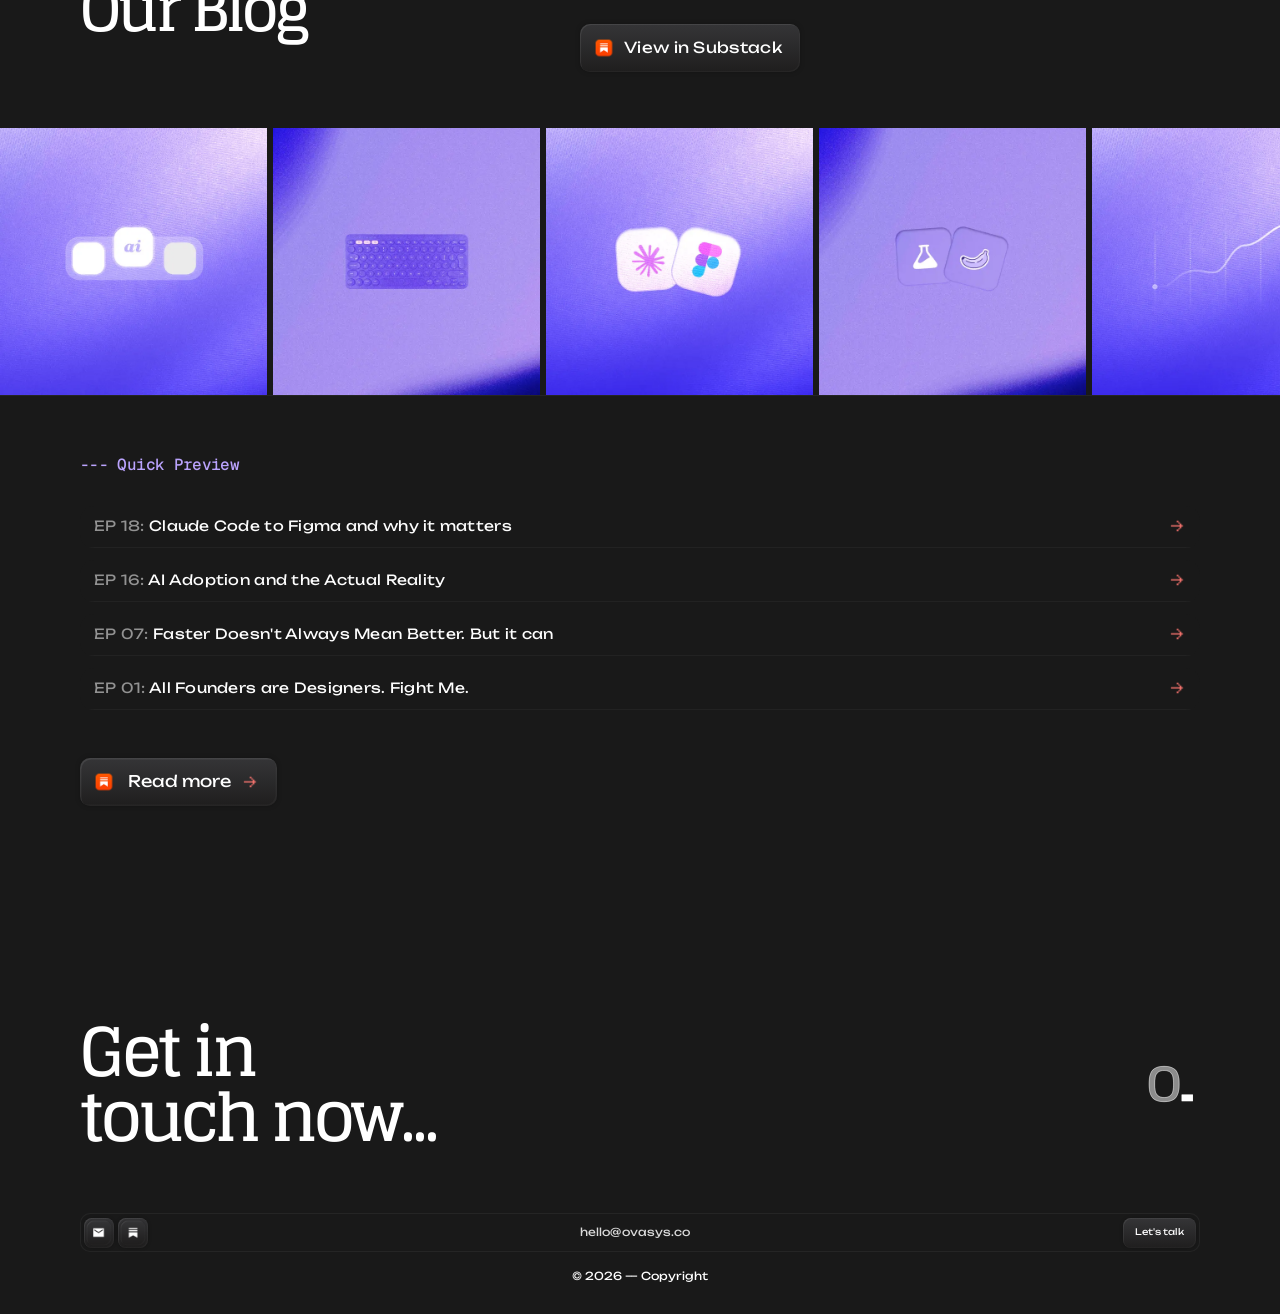
==== commit a1d1c2f8: "Update copy: broaden audience language across hero, WWO, and blog sections Co-Authored-By: Claude So" ====
--- a/index.html
+++ b/index.html
@@ -46,7 +46,7 @@
           <span class="hero-hl-accent">Productize your services</span><br><span class="hero-hl-white">& Automate your systems.</span>
         </h1>
         <p class="hero-sub fi">
-          Ovasys helps B2B service providers package their expertise into scalable software products and automate the operations behind them, so you can grow revenue and deliver more value to every client.
+          Ovasys helps B2B businesses package their expertise into scalable software products and automate the operations behind them, so you can grow revenue and deliver more value to every client.
         </p>
         <div class="hero-btns fi">
           <a href="consultation.html" class="btn-dark-pill hero-cta">Free Consultation</a>
@@ -76,7 +76,7 @@
 
       <p class="wwo-eyebrow fi">--- What We Offer</p>
       <h2 class="wwo-headline fi">
-        <span class="wwo-hl-muted">We build tools that</span> accelerate your<br>business operations.
+        <span class="wwo-hl-muted">We build tools that</span> accelerate your<br>business profit growth.
       </h2>
 
       <!-- Single bordered card container with internal dividers -->
@@ -154,7 +154,8 @@
           <p class="wwo-case-eyebrow">--- Case Study · Kelliworks Financial Services</p>
           <p class="wwo-case-headline">We cut a firm's weekly operational load from 10 hours to 1 — with 4 custom AI systems in one month.</p>
         </div>
-        <div class="wwo-case-cta">Read proposal →</div>
+        <div class="wwo-case-cta">Read proposal <img src="Images/Icons/Icon_arrow.png" alt="→" class="blog-post-arrow">
+        </div>
       </a>
 
     </div>
@@ -267,7 +268,7 @@
     <div class="wrap blog-header fi">
       <h2 class="blog-title">Follow<br>Our Blog</h2>
       <div class="blog-header-right">
-        <p class="blog-desc">When are we not building solutions for you, we are content to help founders, designers, PMs, and developers save time, cut costs, and build better with AI.</p>
+        <p class="blog-desc">When are we not building solutions for you, we are content to help businesses, founders, designers, PMs, and developers save time, cut costs, and build better with AI.</p>
         <a href="https://takesbyovasys.substack.com" target="_blank" rel="noopener" class="blog-substack-btn">
           <img src="Images/Icons/Icon_Subtext.png" alt="Substack" class="blog-substack-icon" />
           View in Substack
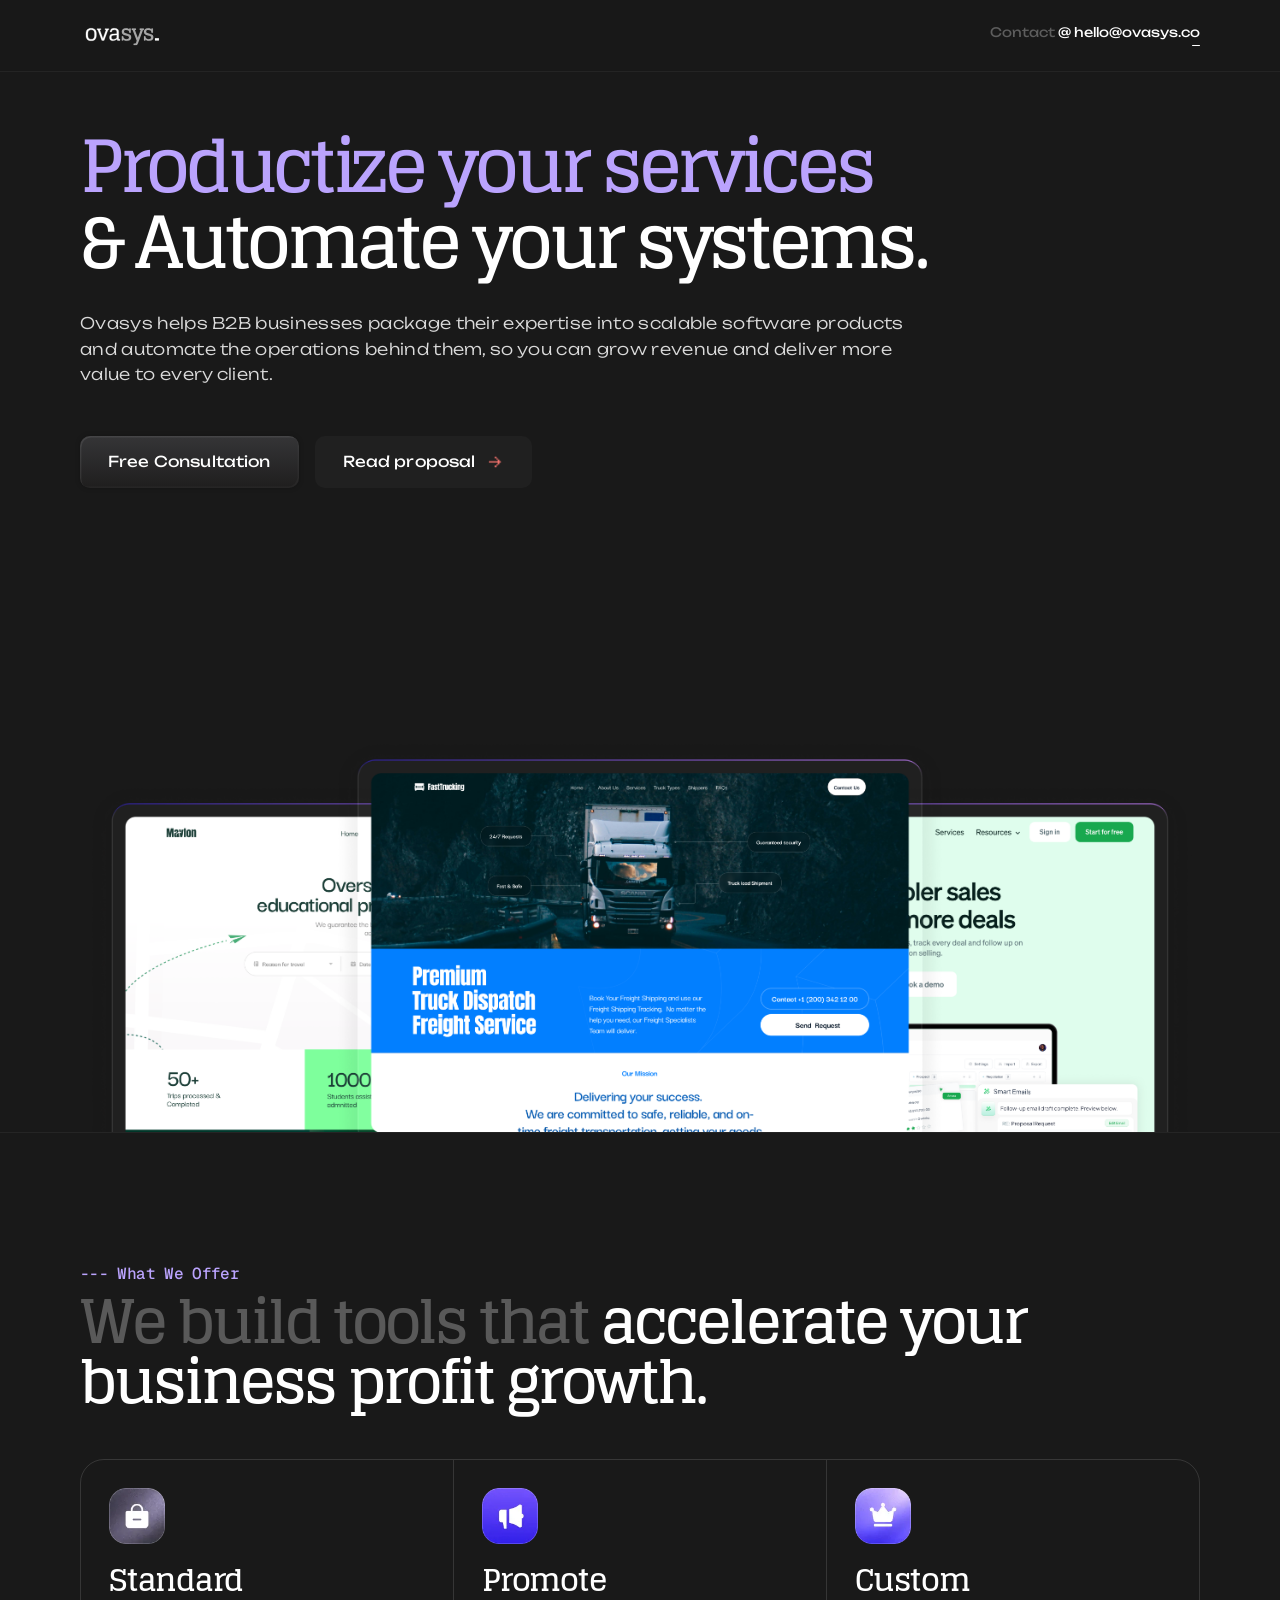
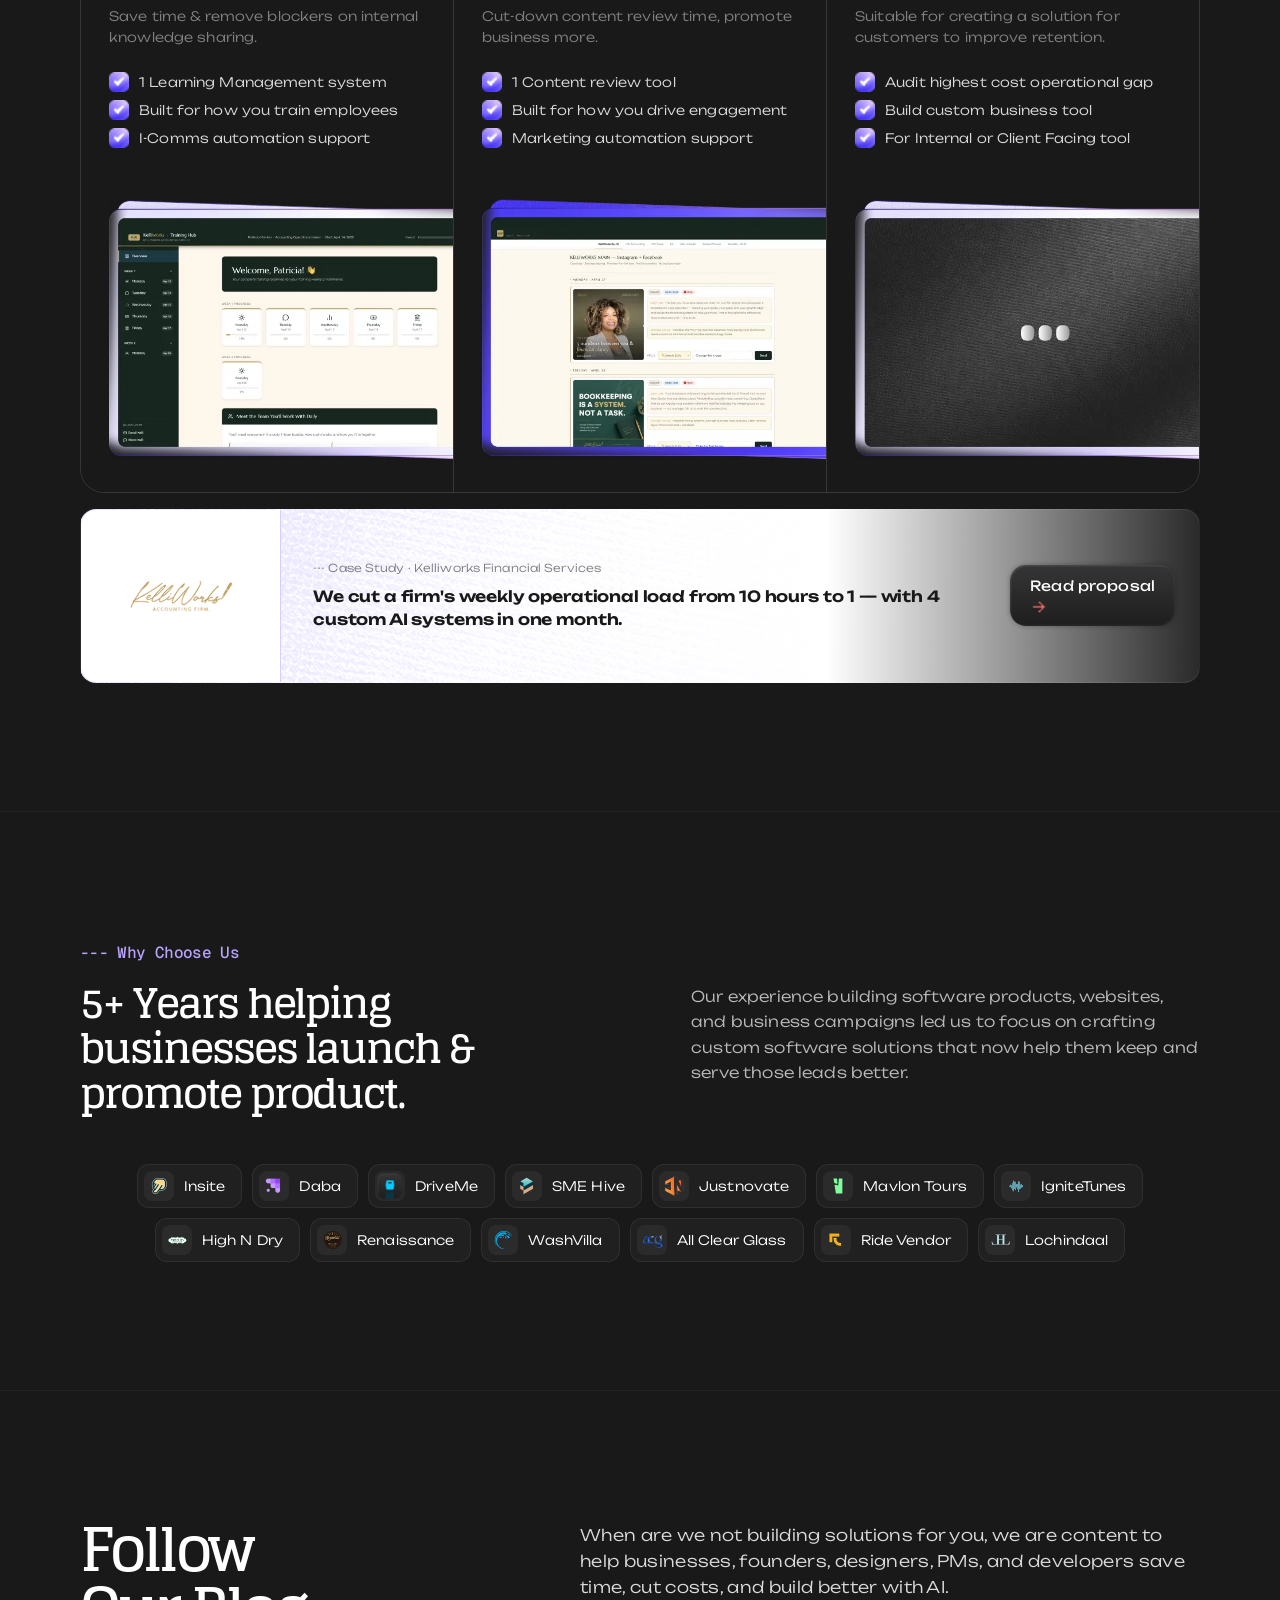
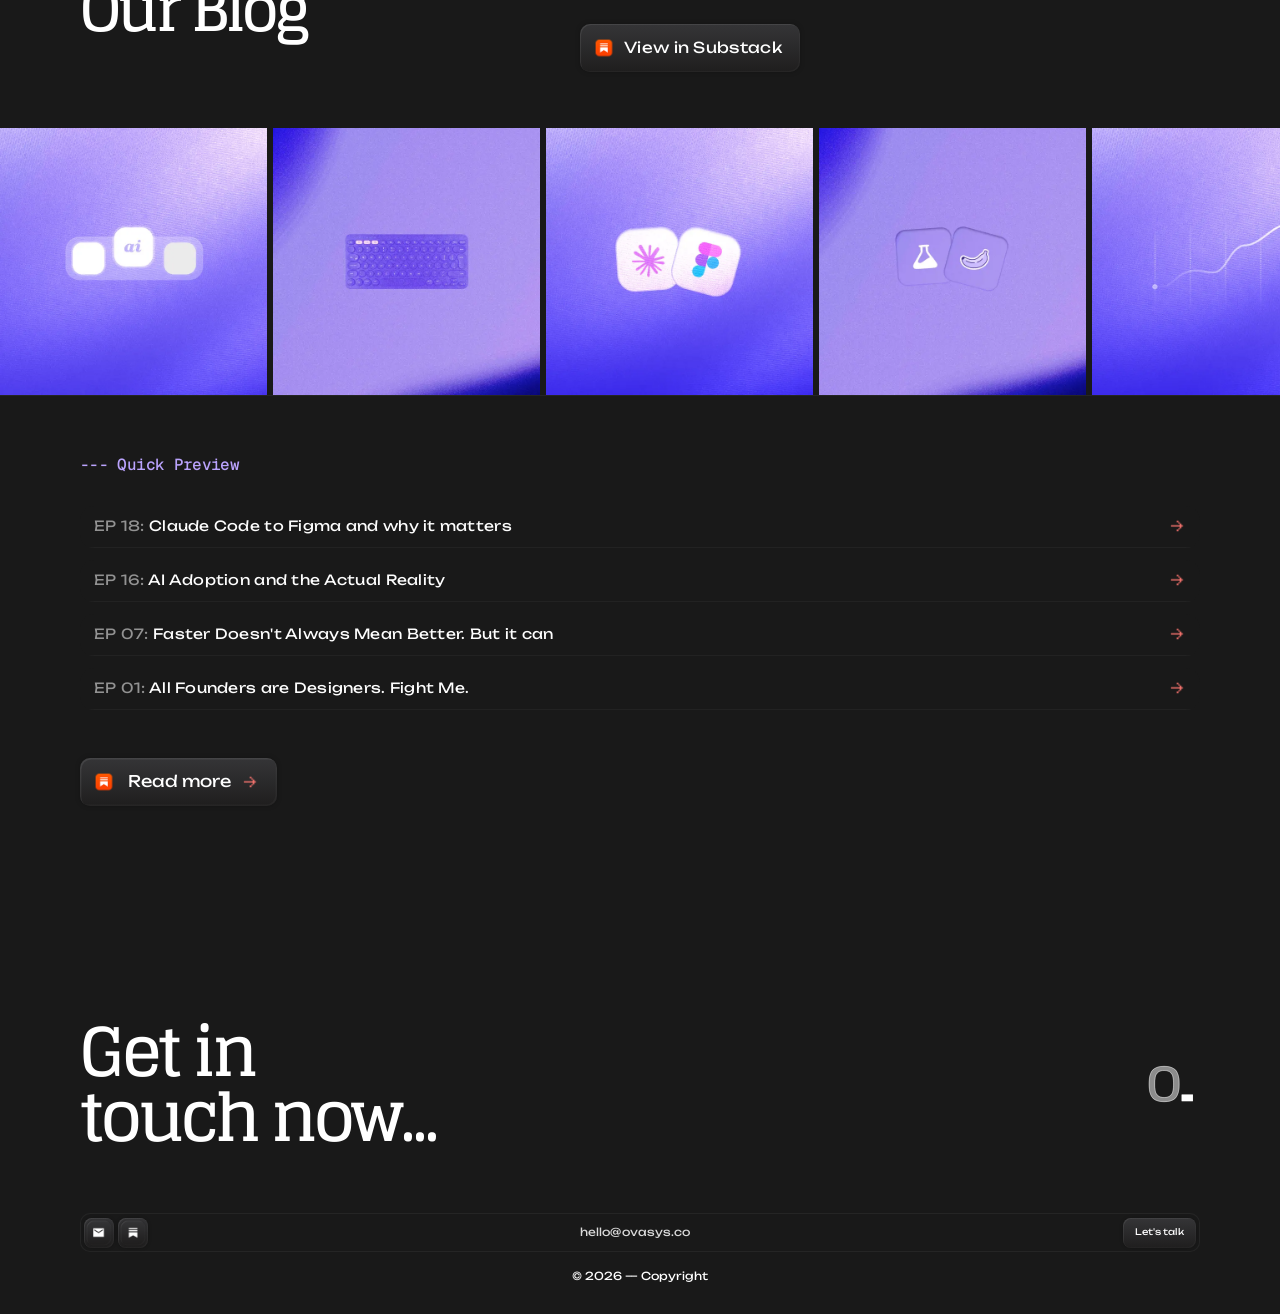
==== commit 225d4a99: "Replace text arrow with icon in hero Read proposal button Co-Authored-By: Claude Sonnet 4.6 <noreply" ====
--- a/index.html
+++ b/index.html
@@ -50,7 +50,7 @@
         </p>
         <div class="hero-btns fi">
           <a href="consultation.html" class="btn-dark-pill hero-cta">Free Consultation</a>
-          <a href="Ovasys Proposal Deck.pdf" target="_blank" rel="noopener" class="btn-proposal">Read proposal <span class="proposal-arrow">→</span></a>
+          <a href="Ovasys Proposal Deck.pdf" target="_blank" rel="noopener" class="btn-proposal">Read proposal <img src="Images/Icons/Icon_arrow.png" alt="→" class="blog-post-arrow"></a>
         </div>
       </div>
     
